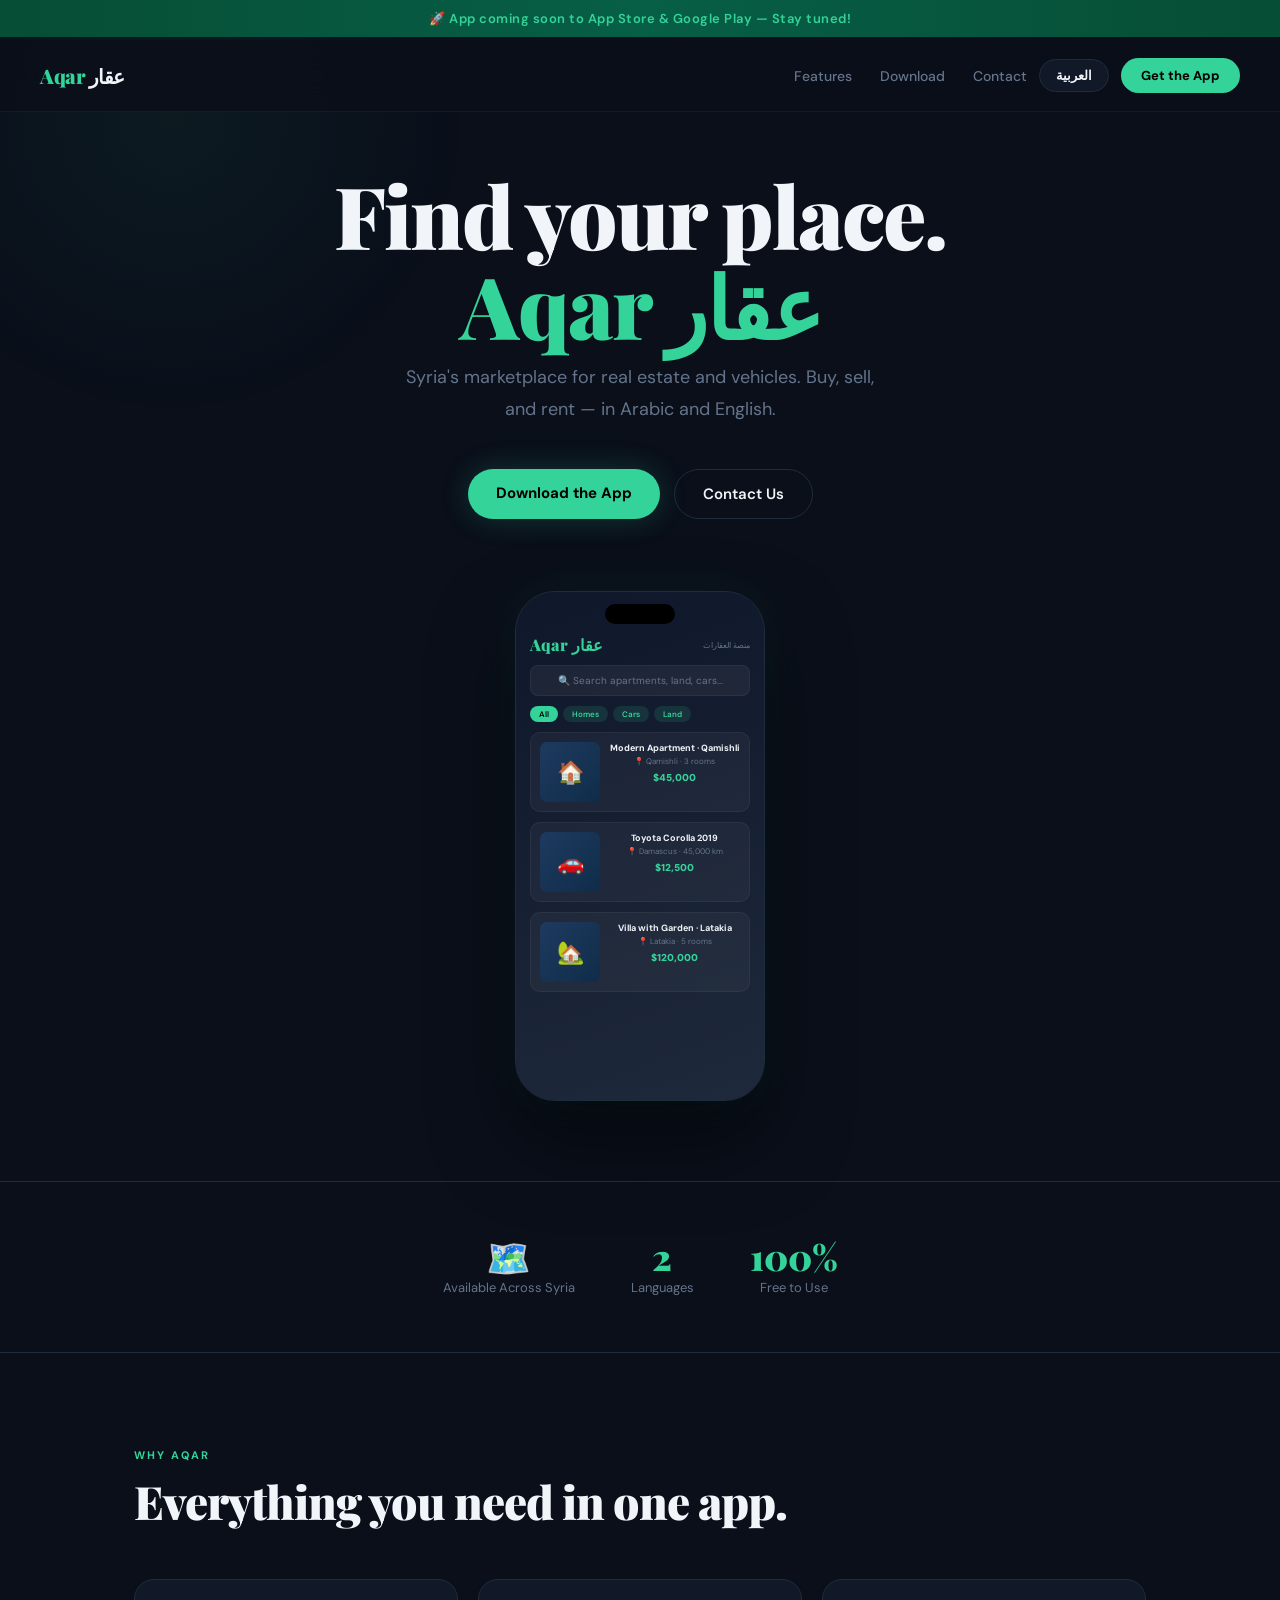
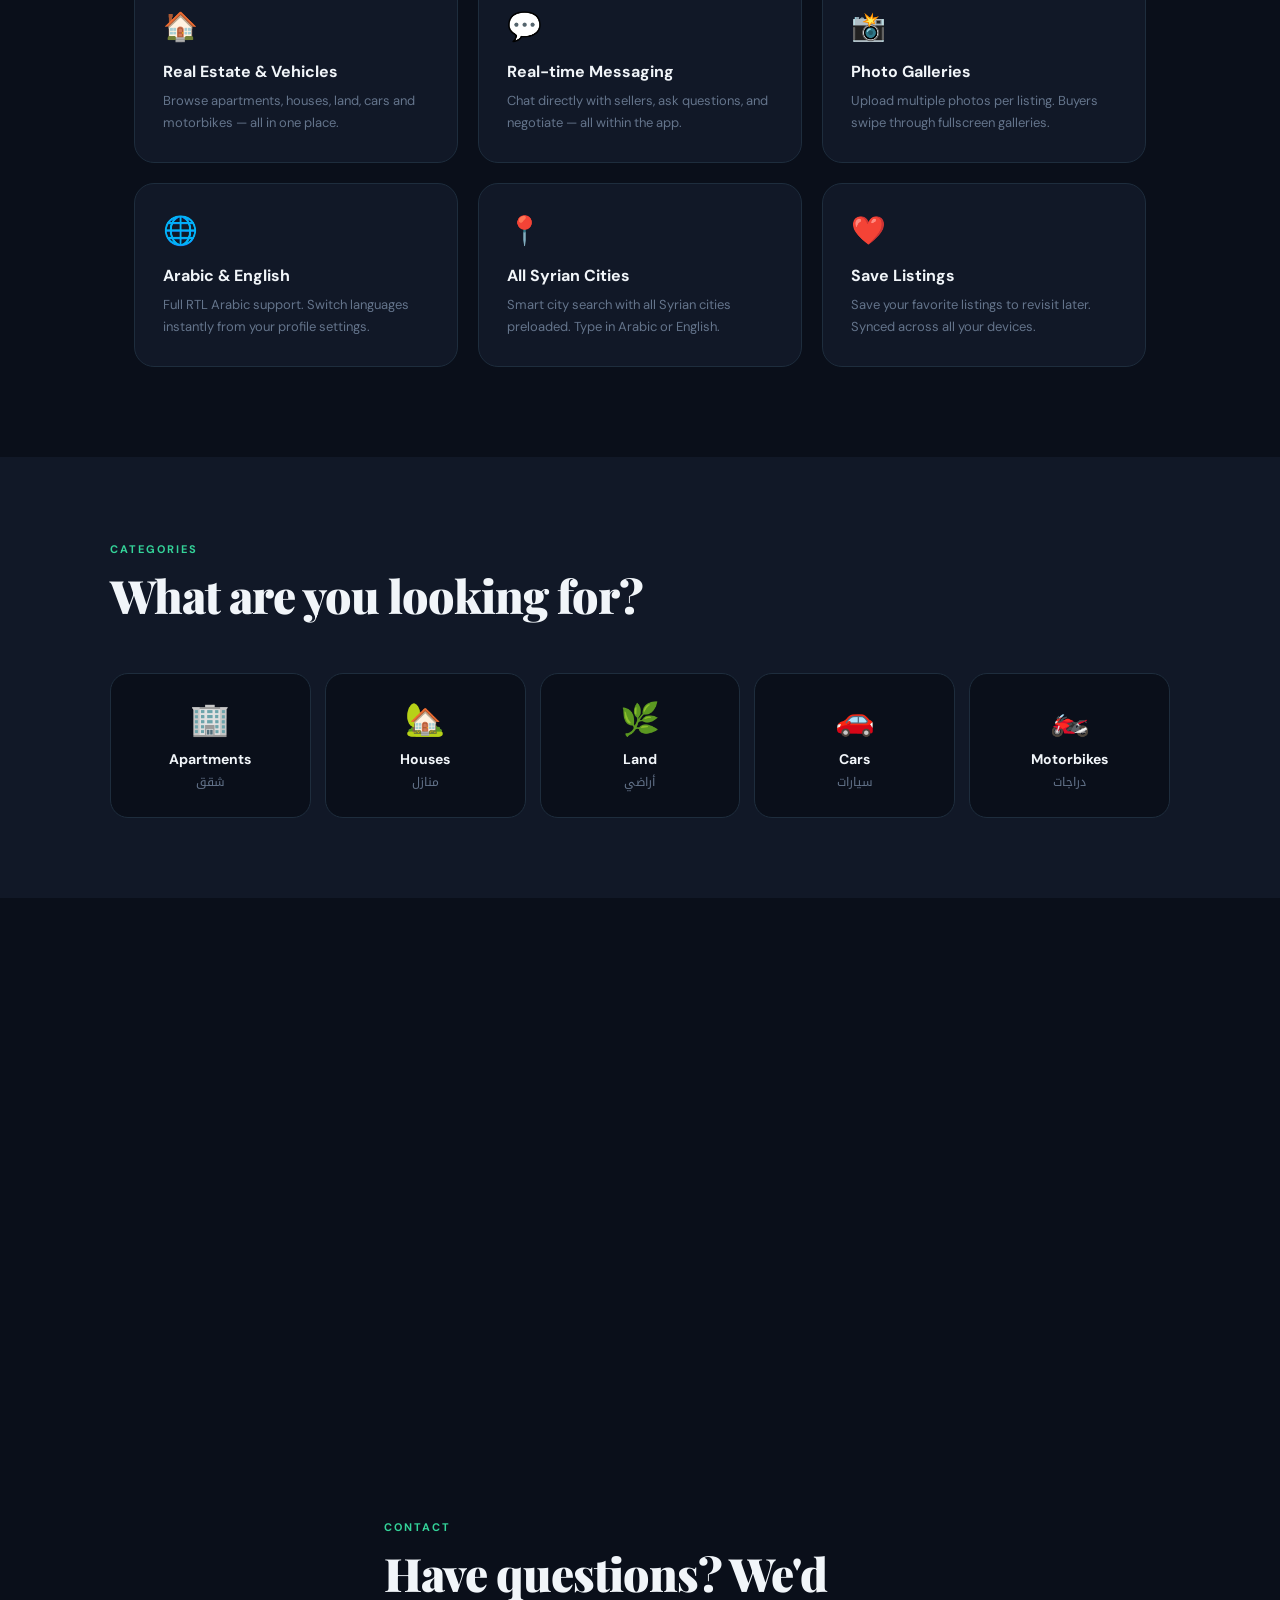
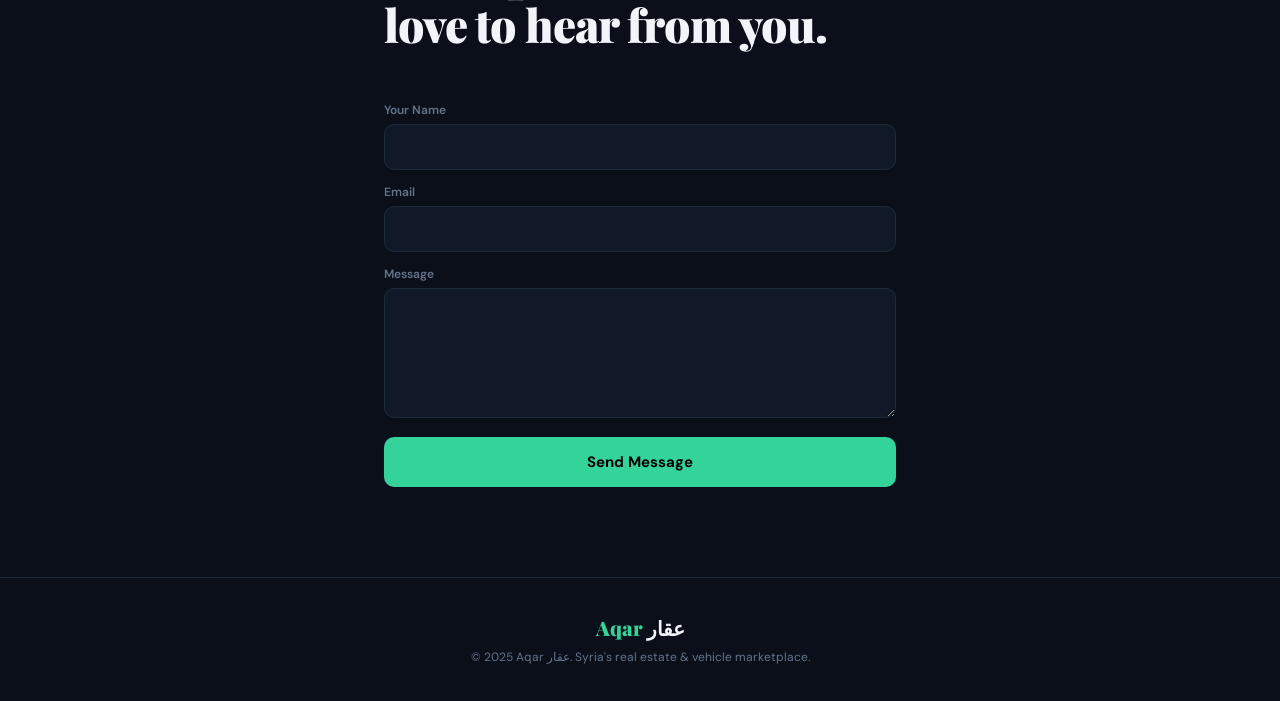
==== index.html @ 012011b3 "Fix banner height" ====
<!DOCTYPE html>
<html lang="en" dir="ltr">
<head>
  <meta charset="UTF-8" />
  <meta name="viewport" content="width=device-width, initial-scale=1.0" />
  <title>Aqar عقار</title>
  <link href="https://fonts.googleapis.com/css2?family=Playfair+Display:wght@700;900&family=DM+Sans:wght@300;400;500;600;700&family=Noto+Kufi+Arabic:wght@400;600;700;900&display=swap" rel="stylesheet">
  <style>
    *, *::before, *::after { box-sizing: border-box; margin: 0; padding: 0; }

    :root {
      --bg: #0a0f1a;
      --card: #111827;
      --border: #1e2d3d;
      --primary: #34d399;
      --text: #f1f5f9;
      --muted: #64748b;
      --subtle: #111827;
    }

    html { scroll-behavior: smooth; }

    body {
      background: var(--bg);
      color: var(--text);
      font-family: 'DM Sans', sans-serif;
      overflow-x: hidden;
    }

    body.ar {
      font-family: 'Noto Kufi Arabic', sans-serif;
      direction: rtl;
    }

    body::before {
      content: '';
      position: fixed; top: -20%; left: -10%;
      width: 600px; height: 600px;
      background: radial-gradient(circle, rgba(52,211,153,0.06) 0%, transparent 70%);
      pointer-events: none; z-index: 0;
    }

    /* NAV — always LTR so logo stays top-left */
    nav {
      position: fixed; top: 40px; left: 0; right: 0; z-index: 100;
      display: flex; align-items: center; justify-content: space-between;
      padding: 18px 40px;
      background: rgba(10,15,26,0.9);
      backdrop-filter: blur(20px);
      border-bottom: 1px solid rgba(255,255,255,0.05);
      direction: ltr;
    }

    .nav-logo {
      font-family: 'Playfair Display', serif;
      font-size: 20px; font-weight: 900;
      color: var(--primary); letter-spacing: -0.5px;
    }
    .nav-logo span { color: var(--text); }
    a.nav-logo { text-decoration: none; }
    .nav-right { display: flex; align-items: center; gap: 12px; }

    .nav-links { display: flex; gap: 28px; list-style: none; }
    .nav-links a {
      color: var(--muted); text-decoration: none;
      font-size: 14px; font-weight: 500; transition: color 0.2s;
    }
    .nav-links a:hover { color: var(--text); }

    .lang-btn {
      background: var(--card); border: 1px solid var(--border);
      color: var(--text); padding: 7px 16px; border-radius: 100px;
      font-size: 13px; font-weight: 600; cursor: pointer;
      transition: border-color 0.2s; font-family: inherit;
    }
    .lang-btn:hover { border-color: var(--primary); }

    .nav-cta {
      background: var(--primary); color: #000;
      border: none; padding: 9px 20px; border-radius: 100px;
      font-weight: 700; font-size: 13px; cursor: pointer;
      text-decoration: none; transition: opacity 0.2s;
    }
    .nav-cta:hover { opacity: 0.85; }

    /* HERO */
    .hero {
      min-height: 100vh;
      display: flex; flex-direction: column;
      align-items: center; justify-content: center;
      text-align: center; padding: 170px 24px 80px;
      position: relative; z-index: 1;
    }

    .hero-title {
      font-family: 'Playfair Display', serif;
      font-size: clamp(44px, 8vw, 86px);
      font-weight: 900; line-height: 1.05;
      letter-spacing: -2px; margin-bottom: 10px;
      animation: fadeUp 0.6s ease both;
    }
    body.ar .hero-title {
      font-family: 'Noto Kufi Arabic', sans-serif; letter-spacing: 0;
    }
    .hero-title-ar { display: block; color: var(--primary); }

    .hero-sub {
      font-size: clamp(15px, 2.5vw, 18px);
      color: var(--muted); max-width: 500px;
      line-height: 1.8; margin: 0 auto 44px;
      animation: fadeUp 0.6s ease 0.15s both;
    }

    .hero-buttons {
      display: flex; gap: 14px; flex-wrap: wrap;
      justify-content: center;
      animation: fadeUp 0.6s ease 0.25s both;
    }

    .btn-primary {
      background: var(--primary); color: #000;
      padding: 14px 28px; border-radius: 100px;
      font-weight: 700; font-size: 15px; text-decoration: none;
      transition: opacity 0.2s, transform 0.2s;
      box-shadow: 0 0 30px rgba(52,211,153,0.2);
    }
    .btn-primary:hover { opacity: 0.85; transform: translateY(-2px); }

    .btn-secondary {
      background: transparent; color: var(--text);
      padding: 14px 28px; border-radius: 100px;
      font-weight: 600; font-size: 15px; text-decoration: none;
      border: 1px solid var(--border); transition: border-color 0.2s;
    }
    .btn-secondary:hover { border-color: var(--primary); }

    /* PHONE */
    .phone-wrap {
      margin-top: 72px;
      animation: fadeUp 0.8s ease 0.35s both;
    }

    .phone-frame {
      width: 250px; height: 510px;
      background: var(--card); border-radius: 40px;
      border: 1px solid var(--border); overflow: hidden;
      position: relative; margin: 0 auto;
      box-shadow: 0 40px 80px rgba(0,0,0,0.5), 0 0 50px rgba(52,211,153,0.07);
    }
    .phone-notch {
      position: absolute; top: 12px; left: 50%;
      transform: translateX(-50%);
      width: 70px; height: 20px;
      background: #000; border-radius: 20px; z-index: 2;
    }
    .phone-screen {
      width: 100%; height: 100%;
      background: linear-gradient(160deg, #0f172a 0%, #1e293b 100%);
      padding: 42px 14px 14px;
      display: flex; flex-direction: column; gap: 10px;
    }
    .ps-header { display: flex; justify-content: space-between; align-items: center; }
    .ps-logo { font-family: 'Playfair Display', serif; font-size: 16px; font-weight: 900; color: var(--primary); }
    .ps-sub { font-size: 8px; color: var(--muted); }
    .ps-search {
      background: rgba(255,255,255,0.05); border-radius: 8px;
      padding: 8px 12px; font-size: 10px; color: var(--muted);
      border: 1px solid rgba(255,255,255,0.05);
    }
    .ps-cats { display: flex; gap: 5px; }
    .ps-cat {
      background: rgba(52,211,153,0.12); color: var(--primary);
      border-radius: 20px; padding: 3px 9px; font-size: 8px; font-weight: 600;
    }
    .ps-cat.active { background: var(--primary); color: #000; }
    .ps-card {
      background: rgba(255,255,255,0.04); border-radius: 10px;
      padding: 9px; display: flex; gap: 9px;
      border: 1px solid rgba(255,255,255,0.05);
    }
    .ps-img {
      width: 60px; height: 60px; border-radius: 7px; flex-shrink: 0;
      background: linear-gradient(135deg, #1e3a5f, #0f2d4a);
      display: flex; align-items: center; justify-content: center; font-size: 22px;
    }
    .ps-info { flex: 1; }
    .ps-title { font-size: 9px; font-weight: 700; color: var(--text); margin-bottom: 2px; }
    .ps-loc { font-size: 8px; color: var(--muted); margin-bottom: 5px; }
    .ps-price { font-size: 10px; font-weight: 900; color: var(--primary); }

    /* STATS */
    .stats {
      display: flex; justify-content: center;
      gap: 56px; flex-wrap: wrap;
      padding: 56px 24px;
      border-top: 1px solid var(--border);
      border-bottom: 1px solid var(--border);
      position: relative; z-index: 1;
    }
    .stat-item { text-align: center; }
    .stat-number {
      font-family: 'Playfair Display', serif;
      font-size: 36px; font-weight: 900;
      color: var(--primary); line-height: 1; margin-bottom: 5px;
    }
    .stat-label { font-size: 13px; color: var(--muted); }

    /* FEATURES */
    .features {
      padding: 90px 24px; max-width: 1060px;
      margin: 0 auto; position: relative; z-index: 1;
    }
    .section-label {
      display: inline-block; color: var(--primary);
      font-size: 11px; font-weight: 700;
      letter-spacing: 2px; text-transform: uppercase; margin-bottom: 14px;
    }
    .section-title {
      font-family: 'Playfair Display', serif;
      font-size: clamp(28px, 4vw, 46px); font-weight: 900;
      line-height: 1.1; letter-spacing: -1px; margin-bottom: 52px;
    }
    body.ar .section-title { font-family: 'Noto Kufi Arabic', sans-serif; letter-spacing: 0; }

    .features-grid {
      display: grid;
      grid-template-columns: repeat(auto-fit, minmax(280px, 1fr));
      gap: 20px;
    }
    .feature-card {
      background: var(--card); border: 1px solid var(--border);
      border-radius: 20px; padding: 28px;
      transition: border-color 0.3s, transform 0.3s;
    }
    .feature-card:hover { border-color: rgba(52,211,153,0.4); transform: translateY(-3px); }
    .feature-icon { font-size: 28px; margin-bottom: 16px; display: block; }
    .feature-title { font-size: 16px; font-weight: 700; margin-bottom: 8px; }
    .feature-desc { font-size: 13px; color: var(--muted); line-height: 1.7; }

    /* CATEGORIES */
    .categories { padding: 80px 24px; background: var(--subtle); position: relative; z-index: 1; }
    .categories-inner { max-width: 1060px; margin: 0 auto; }
    .cats-grid {
      display: grid;
      grid-template-columns: repeat(auto-fit, minmax(160px, 1fr));
      gap: 14px; margin-top: 44px;
    }
    .cat-card {
      background: var(--bg); border: 1px solid var(--border);
      border-radius: 18px; padding: 24px 20px; text-align: center;
      transition: border-color 0.3s, transform 0.3s;
    }
    .cat-card:hover { border-color: var(--primary); transform: translateY(-3px); }
    .cat-emoji { font-size: 32px; display: block; margin-bottom: 10px; }
    .cat-name { font-size: 14px; font-weight: 700; margin-bottom: 3px; }
    .cat-name-secondary { font-family: 'Noto Kufi Arabic', sans-serif; font-size: 12px; color: var(--muted); }

    /* DOWNLOAD */
    .download { padding: 90px 24px; text-align: center; position: relative; z-index: 1; }
    .download-card {
      max-width: 640px; margin: 0 auto;
      background: var(--card); border: 1px solid var(--border);
      border-radius: 28px; padding: 52px 36px; position: relative; overflow: hidden;
    }
    .download-card::before {
      content: ''; position: absolute; top: 0; left: 0; right: 0; height: 2px;
      background: linear-gradient(to right, transparent, var(--primary), transparent);
    }
    .download-title {
      font-family: 'Playfair Display', serif;
      font-size: clamp(26px, 4vw, 40px); font-weight: 900;
      margin-bottom: 14px; letter-spacing: -1px;
    }
    body.ar .download-title { font-family: 'Noto Kufi Arabic', sans-serif; letter-spacing: 0; }
    .download-sub { color: var(--muted); font-size: 15px; margin-bottom: 36px; line-height: 1.7; }

    .store-buttons { display: flex; gap: 14px; justify-content: center; flex-wrap: wrap; }
    .store-btn {
      display: flex; align-items: center; gap: 12px;
      background: var(--bg); border: 1px solid var(--border);
      border-radius: 14px; padding: 13px 22px;
      text-decoration: none; color: var(--text);
      transition: border-color 0.2s, background 0.2s; min-width: 170px;
    }
    .store-btn:hover { border-color: var(--primary); background: rgba(52,211,153,0.04); }
    .store-btn-text { text-align: left; }
    body.ar .store-btn-text { text-align: right; }
    .store-btn-label { font-size: 10px; color: var(--muted); }
    .store-btn-name { font-size: 15px; font-weight: 700; }
    .store-icon svg { width: 30px; height: 30px; display: block; }
    .coming-tag {
      display: inline-block; margin-top: 24px;
      background: rgba(52,211,153,0.1); color: var(--primary);
      border-radius: 100px; padding: 6px 16px; font-size: 12px; font-weight: 600;
    }

    /* CONTACT */
    .contact { padding: 90px 24px; max-width: 560px; margin: 0 auto; position: relative; z-index: 1; }
    .contact-form { display: flex; flex-direction: column; gap: 14px; margin-top: 44px; }
    .form-label { font-size: 12px; font-weight: 600; color: var(--muted); display: block; margin-bottom: 6px; }
    .form-input, .form-textarea {
      width: 100%; background: var(--card); border: 1px solid var(--border);
      border-radius: 10px; padding: 13px 15px; color: var(--text);
      font-size: 14px; font-family: inherit; outline: none; transition: border-color 0.2s;
    }
    .form-input:focus, .form-textarea:focus { border-color: var(--primary); }
    .form-input::placeholder, .form-textarea::placeholder { color: var(--muted); }
    .form-textarea { height: 130px; resize: vertical; }
    .form-submit {
      background: var(--primary); color: #000; border: none;
      padding: 15px; border-radius: 10px; font-size: 15px; font-weight: 700;
      cursor: pointer; font-family: inherit; transition: opacity 0.2s;
    }
    .form-submit:hover { opacity: 0.85; }

    /* FOOTER */
    footer {
      border-top: 1px solid var(--border); padding: 36px 24px;
      text-align: center; position: relative; z-index: 1;
    }
    .footer-logo {
      font-family: 'Playfair Display', serif; font-size: 20px; font-weight: 900;
      color: var(--primary); margin-bottom: 8px; display: inline-block;
      direction: ltr; unicode-bidi: isolate;
    }
    .footer-logo span { color: var(--text); }
    .footer-text { font-size: 12px; color: var(--muted); }

    /* ANIMATIONS */
    @keyframes fadeUp {
      from { opacity: 0; transform: translateY(20px); }
      to { opacity: 1; transform: translateY(0); }
    }
    .reveal { opacity: 0; transform: translateY(24px); transition: opacity 0.6s ease, transform 0.6s ease; }
    .reveal.visible { opacity: 1; transform: translateY(0); }

    @media (max-width: 640px) {
      nav { padding: 14px 18px; }
      .nav-links { display: none; }
    }
  </style>
</head>
<body>

  <!-- COMING SOON BANNER -->
  <div id="topBanner" style="background: linear-gradient(90deg, #064e35, #065f46, #064e35); text-align: center; padding: 10px 24px; font-size: 13px; font-weight: 600; color: #34d399; letter-spacing: 0.5px; position: fixed; top: 0; left: 0; right: 0; z-index: 101;">
    <span data-en="🚀 App coming soon to App Store & Google Play — Stay tuned!" data-ar="🚀 التطبيق قادم قريباً على App Store و Google Play — ابقَ على اطلاع!">🚀 App coming soon to App Store & Google Play — Stay tuned!</span>
  </div>

  <nav>
    <a href="#" class="nav-logo" style="text-decoration:none;">Aqar <span>عقار</span></a>
    <div class="nav-right">
      <ul class="nav-links">
        <li><a href="#features" data-en="Features" data-ar="المميزات">Features</a></li>
        <li><a href="#download" data-en="Download" data-ar="تحميل">Download</a></li>
        <li><a href="#contact" data-en="Contact" data-ar="تواصل">Contact</a></li>
      </ul>
      <button class="lang-btn" onclick="toggleLang()" id="langBtn">العربية</button>
      <a href="#download" class="nav-cta" data-en="Get the App" data-ar="حمّل التطبيق">Get the App</a>
    </div>
  </nav>

  <!-- HERO -->
  <section class="hero">
    <h1 class="hero-title">
      <span data-en="Find your place." data-ar="ابحث عن مكانك.">Find your place.</span><br>
      <span class="hero-title-ar" data-en="Aqar عقار" data-ar="عقار — بيتك هنا">Aqar عقار</span>
    </h1>
    <p class="hero-sub" data-en="Syria's marketplace for real estate and vehicles. Buy, sell, and rent — in Arabic and English." data-ar="منصة سوريا للعقارات والسيارات. بيع واشترِ واستأجر — بالعربية والإنجليزية.">
      Syria's marketplace for real estate and vehicles. Buy, sell, and rent — in Arabic and English.
    </p>
    <div class="hero-buttons">
      <a href="#download" class="btn-primary" data-en="Download the App" data-ar="حمّل التطبيق">Download the App</a>
      <a href="#contact" class="btn-secondary" data-en="Contact Us" data-ar="تواصل معنا">Contact Us</a>
    </div>

    <div class="phone-wrap">
      <div class="phone-frame">
        <div class="phone-notch"></div>
        <div class="phone-screen">
          <div class="ps-header">
            <div class="ps-logo">Aqar عقار</div>
            <div class="ps-sub">منصة العقارات</div>
          </div>
          <div class="ps-search">🔍 Search apartments, land, cars...</div>
          <div class="ps-cats">
            <div class="ps-cat active">All</div>
            <div class="ps-cat">Homes</div>
            <div class="ps-cat">Cars</div>
            <div class="ps-cat">Land</div>
          </div>
          <div class="ps-card">
            <div class="ps-img">🏠</div>
            <div class="ps-info">
              <div class="ps-title">Modern Apartment · Qamishli</div>
              <div class="ps-loc">📍 Qamishli · 3 rooms</div>
              <div class="ps-price">$45,000</div>
            </div>
          </div>
          <div class="ps-card">
            <div class="ps-img">🚗</div>
            <div class="ps-info">
              <div class="ps-title">Toyota Corolla 2019</div>
              <div class="ps-loc">📍 Damascus · 45,000 km</div>
              <div class="ps-price">$12,500</div>
            </div>
          </div>
          <div class="ps-card">
            <div class="ps-img">🏡</div>
            <div class="ps-info">
              <div class="ps-title">Villa with Garden · Latakia</div>
              <div class="ps-loc">📍 Latakia · 5 rooms</div>
              <div class="ps-price">$120,000</div>
            </div>
          </div>
        </div>
      </div>
    </div>
  </section>

  <!-- STATS -->
  <div class="stats">
    <div class="stat-item reveal">
      <div class="stat-number">🗺️</div>
      <div class="stat-label" data-en="Available Across Syria" data-ar="متاح في كل سوريا">Available Across Syria</div>
    </div>
    <div class="stat-item reveal">
      <div class="stat-number">2</div>
      <div class="stat-label" data-en="Languages" data-ar="لغتان">Languages</div>
    </div>
    <div class="stat-item reveal">
      <div class="stat-number">100%</div>
      <div class="stat-label" data-en="Free to Use" data-ar="مجاني تماماً">Free to Use</div>
    </div>
  </div>

  <!-- FEATURES -->
  <section class="features" id="features">
    <div class="reveal">
      <span class="section-label" data-en="Why Aqar" data-ar="لماذا عقار">Why Aqar</span>
      <h2 class="section-title" data-en="Everything you need in one app." data-ar="كل ما تحتاجه في تطبيق واحد.">Everything you need in one app.</h2>
    </div>
    <div class="features-grid">
      <div class="feature-card reveal">
        <span class="feature-icon">🏠</span>
        <div class="feature-title" data-en="Real Estate & Vehicles" data-ar="عقارات وسيارات">Real Estate & Vehicles</div>
        <div class="feature-desc" data-en="Browse apartments, houses, land, cars and motorbikes — all in one place." data-ar="تصفح الشقق والمنازل والأراضي والسيارات — كل شيء في مكان واحد.">Browse apartments, houses, land, cars and motorbikes — all in one place.</div>
      </div>
      <div class="feature-card reveal">
        <span class="feature-icon">💬</span>
        <div class="feature-title" data-en="Real-time Messaging" data-ar="مراسلة فورية">Real-time Messaging</div>
        <div class="feature-desc" data-en="Chat directly with sellers, ask questions, and negotiate — all within the app." data-ar="تواصل مع البائعين مباشرة، اسأل وتفاوض — كل ذلك داخل التطبيق.">Chat directly with sellers, ask questions, and negotiate — all within the app.</div>
      </div>
      <div class="feature-card reveal">
        <span class="feature-icon">📸</span>
        <div class="feature-title" data-en="Photo Galleries" data-ar="معرض صور">Photo Galleries</div>
        <div class="feature-desc" data-en="Upload multiple photos per listing. Buyers swipe through fullscreen galleries." data-ar="أضف صوراً متعددة لكل إعلان. المشترون يتصفحون الصور بشاشة كاملة.">Upload multiple photos per listing. Buyers swipe through fullscreen galleries.</div>
      </div>
      <div class="feature-card reveal">
        <span class="feature-icon">🌐</span>
        <div class="feature-title" data-en="Arabic & English" data-ar="عربي وإنجليزي">Arabic & English</div>
        <div class="feature-desc" data-en="Full RTL Arabic support. Switch languages instantly from your profile settings." data-ar="دعم كامل للعربية مع RTL. غيّر اللغة فوراً من إعدادات ملفك الشخصي.">Full RTL Arabic support. Switch languages instantly from your profile settings.</div>
      </div>
      <div class="feature-card reveal">
        <span class="feature-icon">📍</span>
        <div class="feature-title" data-en="All Syrian Cities" data-ar="جميع المدن السورية">All Syrian Cities</div>
        <div class="feature-desc" data-en="Smart city search with all Syrian cities preloaded. Type in Arabic or English." data-ar="بحث ذكي بجميع المدن السورية. اكتب بالعربية أو الإنجليزية.">Smart city search with all Syrian cities preloaded. Type in Arabic or English.</div>
      </div>
      <div class="feature-card reveal">
        <span class="feature-icon">❤️</span>
        <div class="feature-title" data-en="Save Listings" data-ar="احفظ الإعلانات">Save Listings</div>
        <div class="feature-desc" data-en="Save your favorite listings to revisit later. Synced across all your devices." data-ar="احفظ إعلاناتك المفضلة للرجوع إليها. متزامنة على جميع أجهزتك.">Save your favorite listings to revisit later. Synced across all your devices.</div>
      </div>
    </div>
  </section>

  <!-- CATEGORIES -->
  <section class="categories" id="categories">
    <div class="categories-inner">
      <div class="reveal">
        <span class="section-label" data-en="Categories" data-ar="الفئات">Categories</span>
        <h2 class="section-title" data-en="What are you looking for?" data-ar="ماذا تبحث عن؟">What are you looking for?</h2>
      </div>
      <div class="cats-grid">
        <div class="cat-card reveal">
          <span class="cat-emoji">🏢</span>
          <div class="cat-name" data-en="Apartments" data-ar="شقق">Apartments</div>
          <div class="cat-name-secondary" data-en="شقق" data-ar="Apartments">شقق</div>
        </div>
        <div class="cat-card reveal">
          <span class="cat-emoji">🏡</span>
          <div class="cat-name" data-en="Houses" data-ar="منازل">Houses</div>
          <div class="cat-name-secondary" data-en="منازل" data-ar="Houses">منازل</div>
        </div>
        <div class="cat-card reveal">
          <span class="cat-emoji">🌿</span>
          <div class="cat-name" data-en="Land" data-ar="أراضي">Land</div>
          <div class="cat-name-secondary" data-en="أراضي" data-ar="Land">أراضي</div>
        </div>
        <div class="cat-card reveal">
          <span class="cat-emoji">🚗</span>
          <div class="cat-name" data-en="Cars" data-ar="سيارات">Cars</div>
          <div class="cat-name-secondary" data-en="سيارات" data-ar="Cars">سيارات</div>
        </div>
        <div class="cat-card reveal">
          <span class="cat-emoji">🏍️</span>
          <div class="cat-name" data-en="Motorbikes" data-ar="دراجات">Motorbikes</div>
          <div class="cat-name-secondary" data-en="دراجات" data-ar="Motorbikes">دراجات</div>
        </div>
      </div>
    </div>
  </section>

  <!-- DOWNLOAD -->
  <section class="download" id="download">
    <div class="download-card reveal">
      <div class="download-title" data-en="Get Aqar on your phone." data-ar="حمّل عقار على هاتفك.">Get Aqar on your phone.</div>
      <p class="download-sub" data-en="Available soon on iOS and Android." data-ar="قريباً على iOS وAndroid.">Available soon on iOS and Android.</p>
      <div class="store-buttons">
        <a href="#" class="store-btn">
          <span class="store-icon">
            <svg viewBox="0 0 24 24" fill="white" xmlns="http://www.w3.org/2000/svg">
              <path d="M18.71 19.5c-.83 1.24-1.71 2.45-3.05 2.47-1.34.03-1.77-.79-3.29-.79-1.53 0-2 .77-3.27.82-1.31.05-2.3-1.32-3.14-2.53C4.25 17 2.94 12.45 4.7 9.39c.87-1.52 2.43-2.48 4.12-2.51 1.28-.02 2.5.87 3.29.87.78 0 2.26-1.07 3.8-.91.65.03 2.47.26 3.64 1.98-.09.06-2.17 1.28-2.15 3.81.03 3.02 2.65 4.03 2.68 4.04-.03.07-.42 1.44-1.38 2.83M13 3.5c.73-.83 1.94-1.46 2.94-1.5.13 1.17-.34 2.35-1.04 3.19-.69.85-1.83 1.51-2.95 1.42-.15-1.15.41-2.35 1.05-3.11z"/>
            </svg>
          </span>
          <div class="store-btn-text">
            <div class="store-btn-label" data-en="Download on the" data-ar="حمّل من">Download on the</div>
            <div class="store-btn-name">App Store</div>
          </div>
        </a>
        <a href="#" class="store-btn">
          <span class="store-icon">
            <svg viewBox="0 0 24 24" xmlns="http://www.w3.org/2000/svg">
              <path d="M3.18 23.76c.37.2.8.22 1.2.04l12.35-7.13-2.8-2.8-10.75 9.89z" fill="#EA4335"/>
              <path d="M22.33 10.3L19.88 8.9l-3.15 3.1 3.15 3.1 2.47-1.43c.7-.4.7-1.37.01-1.77l-.03.4z" fill="#FBBC04"/>
              <path d="M1.47.53C1.17.84 1 1.32 1 1.96v20.08c0 .64.17 1.12.48 1.43l.08.07 11.25-11.25v-.27L1.55.46l-.08.07z" fill="#4285F4"/>
              <path d="M16.73 8.9L12.8 5 1.55.53l11.26 11.47 3.92-3.1z" fill="#34A853"/>
            </svg>
          </span>
          <div class="store-btn-text">
            <div class="store-btn-label" data-en="Get it on" data-ar="احصل عليه من">Get it on</div>
            <div class="store-btn-name">Google Play</div>
          </div>
        </a>
      </div>
      <div class="coming-tag" data-en="🚀 Launching soon" data-ar="🚀 قريباً">🚀 Launching soon</div>
    </div>
  </section>

  <!-- CONTACT -->
  <section class="contact" id="contact">
    <div class="reveal">
      <span class="section-label" data-en="Contact" data-ar="تواصل">Contact</span>
      <h2 class="section-title" data-en="Have questions? We'd love to hear from you." data-ar="هل لديك أسئلة؟ نرحب بتواصلك.">Have questions? We'd love to hear from you.</h2>
    </div>
    <form class="contact-form reveal" action="https://formspree.io/f/mqeyavga" method="POST" enctype="application/x-www-form-urlencoded">
      <div>
        <label class="form-label" data-en="Your Name" data-ar="اسمك">Your Name</label>
        <input class="form-input" type="text" name="name" required />
      </div>
      <div>
        <label class="form-label" data-en="Email" data-ar="البريد الإلكتروني">Email</label>
        <input class="form-input" type="email" name="email" required />
      </div>
      <div>
        <label class="form-label" data-en="Message" data-ar="الرسالة">Message</label>
        <textarea class="form-textarea" name="message" required></textarea>
      </div>
      <button class="form-submit" type="submit" data-en="Send Message" data-ar="إرسال الرسالة">Send Message</button>
    </form>
  </section>

  <!-- FOOTER -->
  <footer>
    <div class="footer-logo">Aqar <span>عقار</span></div>
    <p class="footer-text" data-en="© 2025 Aqar عقار. Syria's real estate & vehicle marketplace." data-ar="© 2025 عقار. منصة العقارات والسيارات في سوريا.">© 2025 Aqar عقار. Syria's real estate & vehicle marketplace.</p>
  </footer>

  <script>
    let isAr = false;

    function toggleLang() {
      isAr = !isAr;
      const html = document.documentElement;
      const btn = document.getElementById('langBtn');

      html.lang = isAr ? 'ar' : 'en';
      html.dir = isAr ? 'rtl' : 'ltr';
      document.body.classList.toggle('ar', isAr);
      btn.textContent = isAr ? 'English' : 'العربية';

      document.querySelectorAll('[data-en]').forEach(el => {
        el.textContent = isAr ? el.dataset.ar : el.dataset.en;
      });
    }

    // Scroll reveal
    const observer = new IntersectionObserver((entries) => {
      entries.forEach((entry, i) => {
        if (entry.isIntersecting) {
          setTimeout(() => entry.target.classList.add('visible'), i * 70);
        }
      });
    }, { threshold: 0.1 });
    document.querySelectorAll('.reveal').forEach(el => observer.observe(el));
  </script>
</body>
</html>
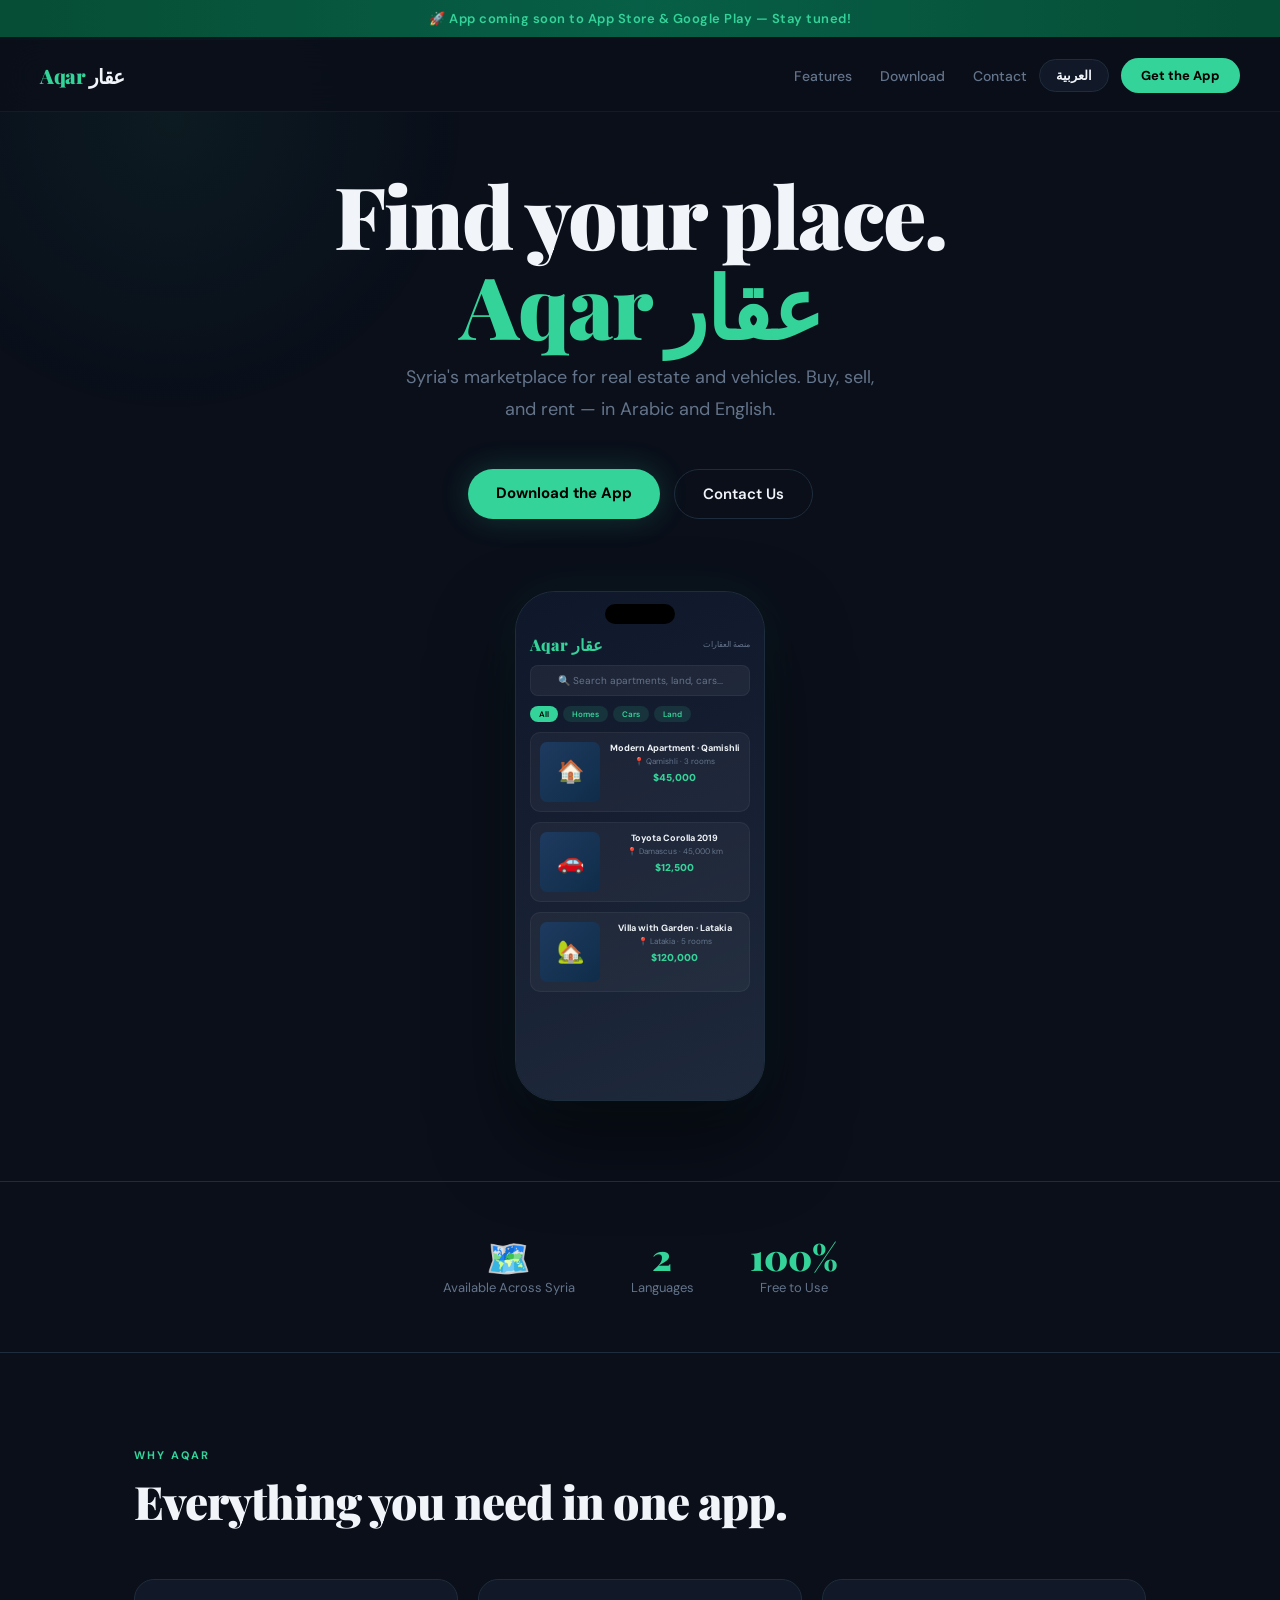
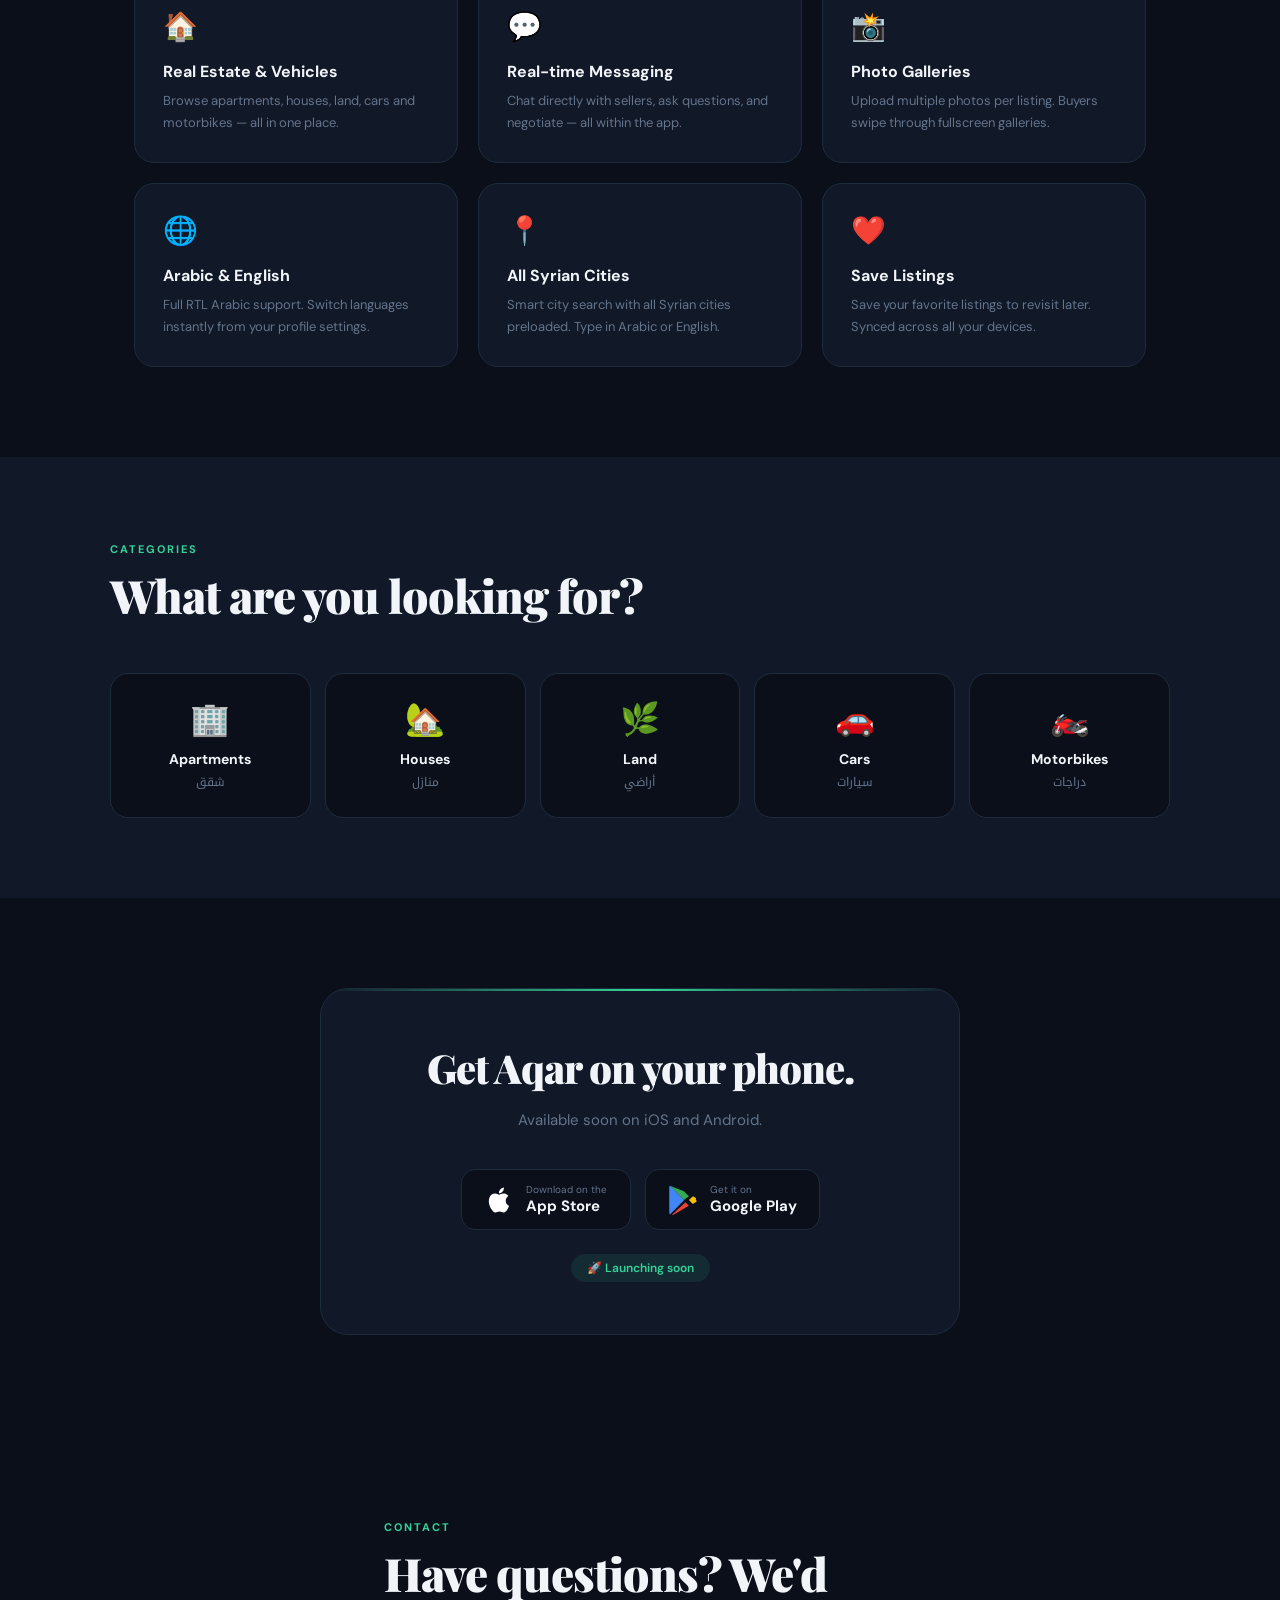
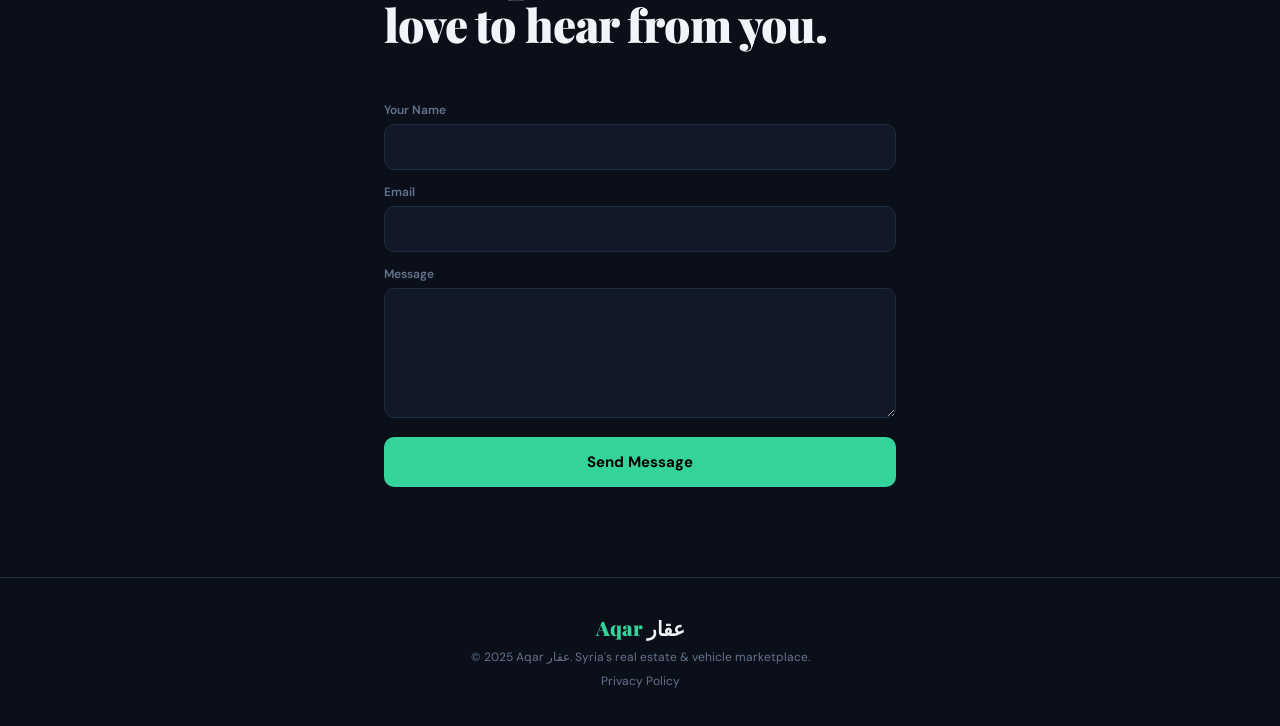
==== commit 4cc58875: "Add privacy policy link to footer" ====
--- a/index.html
+++ b/index.html
@@ -574,7 +574,7 @@
   <footer>
     <div class="footer-logo">Aqar <span>عقار</span></div>
     <p class="footer-text" data-en="© 2025 Aqar عقار. Syria's real estate & vehicle marketplace." data-ar="© 2025 عقار. منصة العقارات والسيارات في سوريا.">© 2025 Aqar عقار. Syria's real estate & vehicle marketplace.</p>
-  </footer>
+    <a href="privacy.html" style="font-size: 12px; color: #64748b; text-decoration: none; margin-top: 8px; display: inline-block;" data-en="Privacy Policy" data-ar="سياسة الخصوصية">Privacy Policy</a>  </footer>
 
   <script>
     let isAr = false;
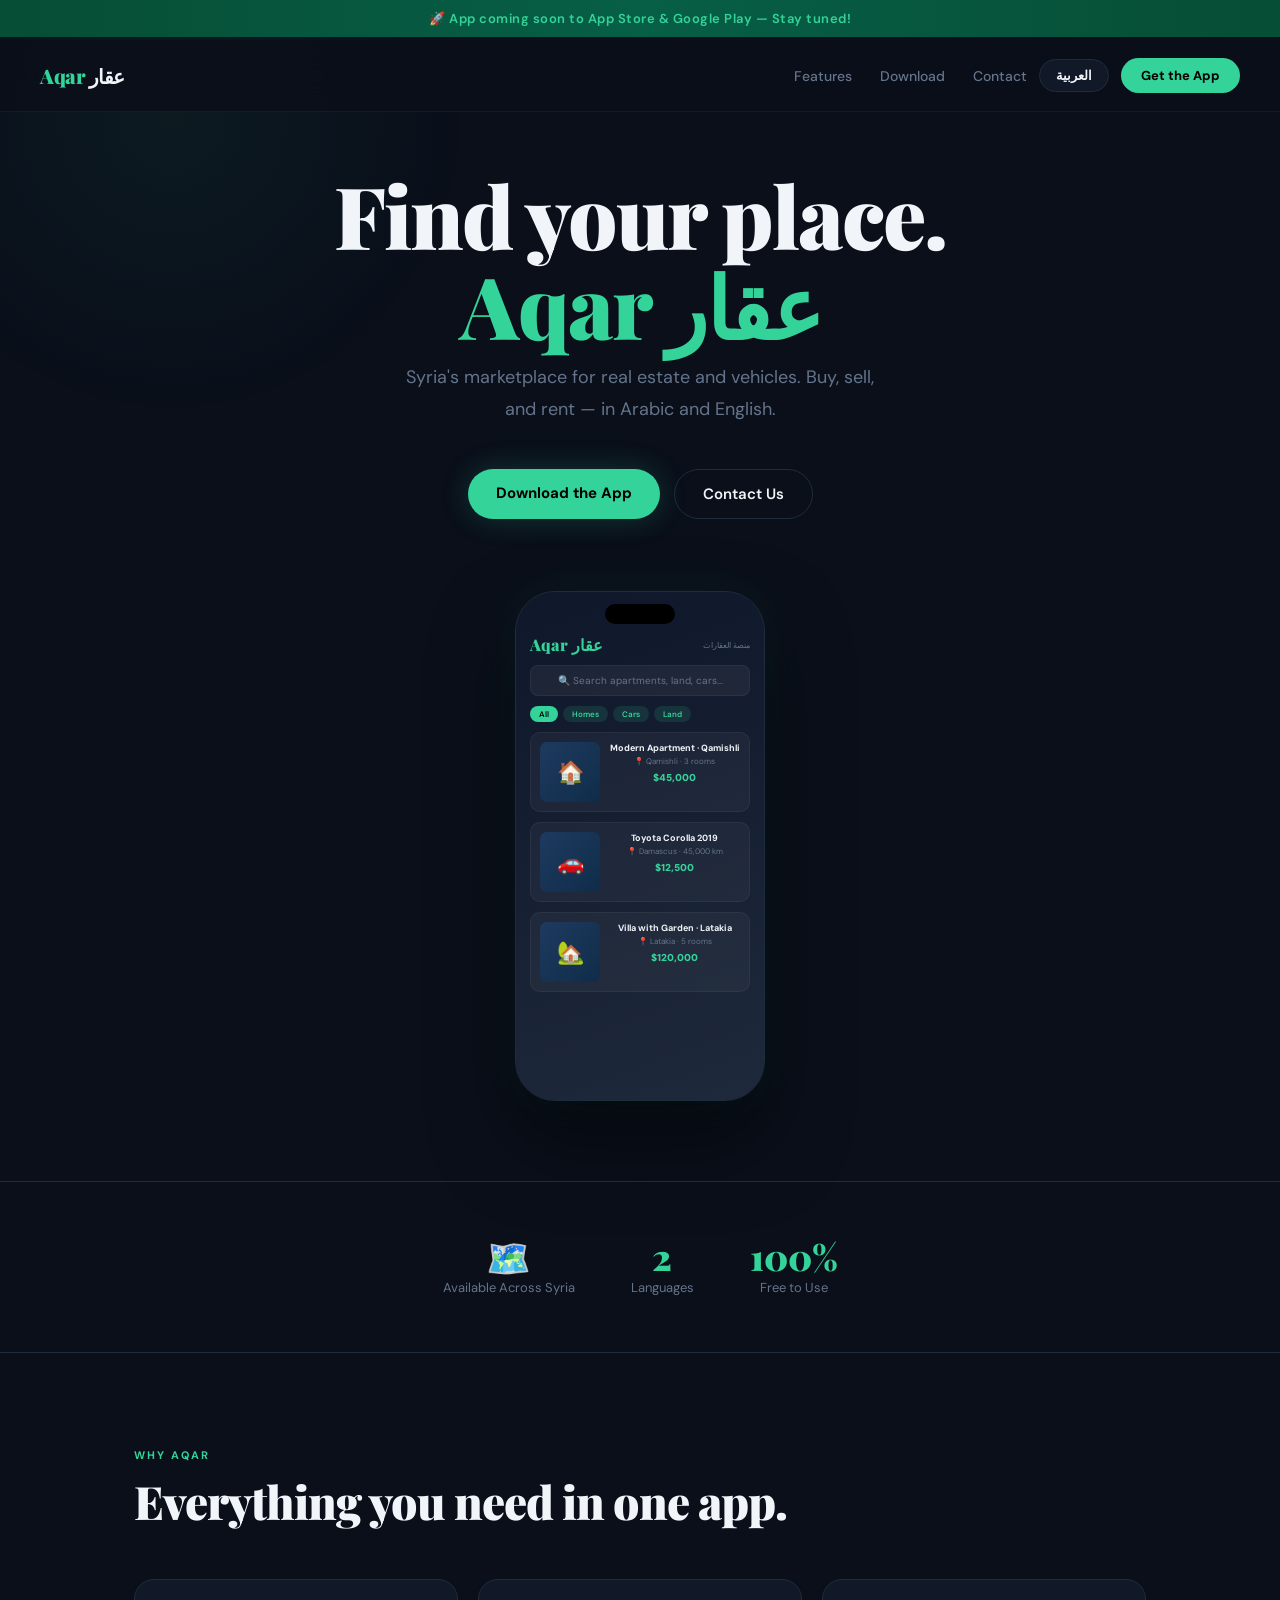
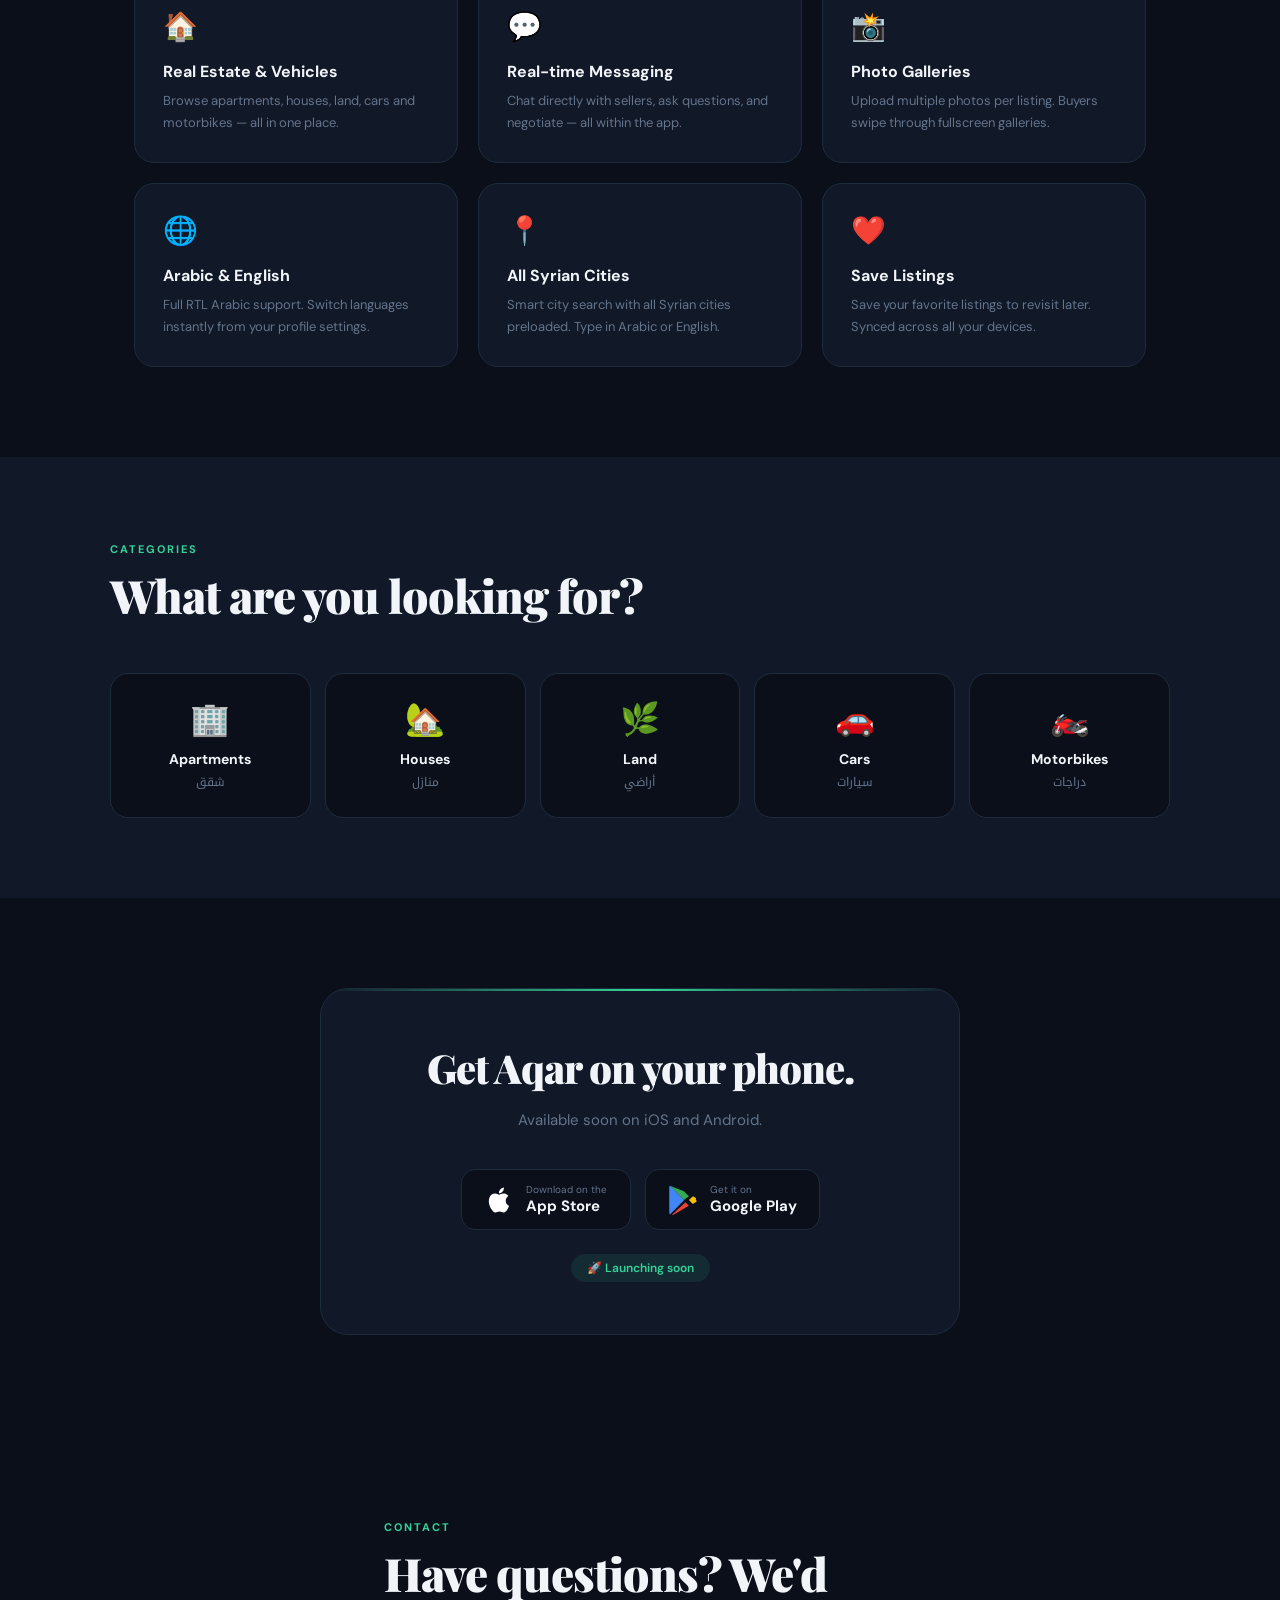
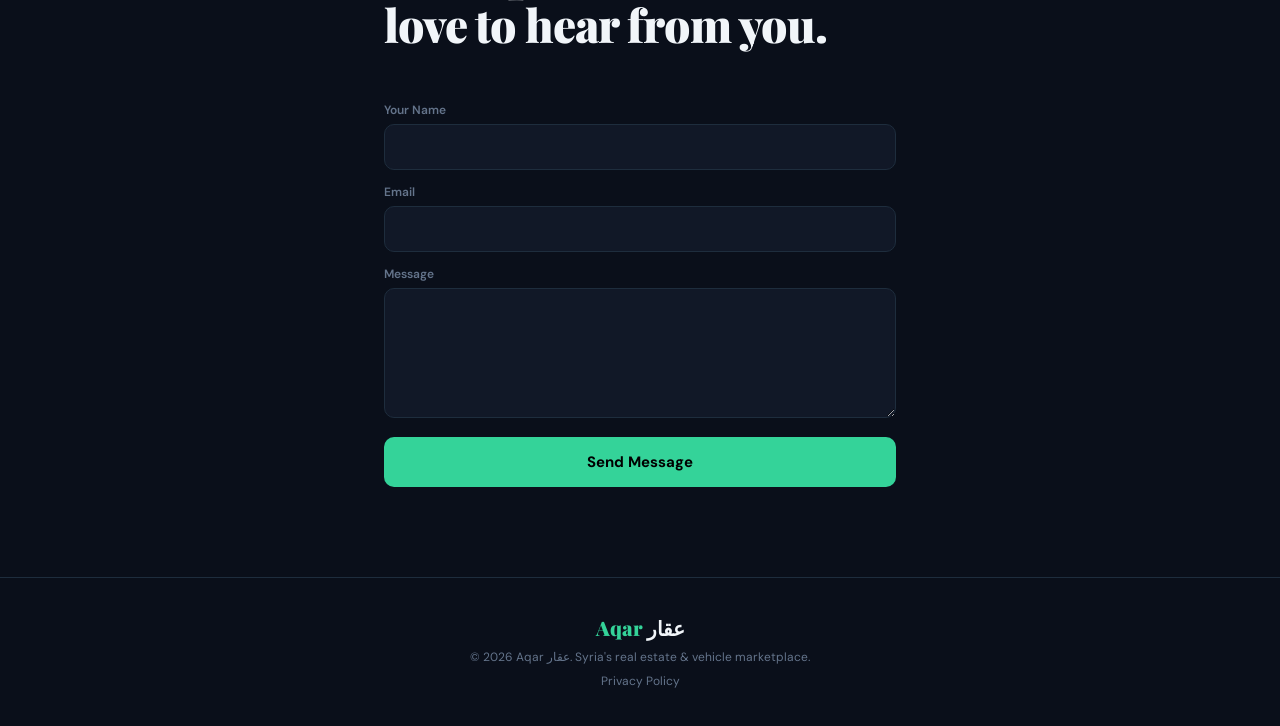
==== commit 2926a483: "Fix contact link and update year to 2026" ====
--- a/index.html
+++ b/index.html
@@ -573,7 +573,7 @@
   <!-- FOOTER -->
   <footer>
     <div class="footer-logo">Aqar <span>عقار</span></div>
-    <p class="footer-text" data-en="© 2025 Aqar عقار. Syria's real estate & vehicle marketplace." data-ar="© 2025 عقار. منصة العقارات والسيارات في سوريا.">© 2025 Aqar عقار. Syria's real estate & vehicle marketplace.</p>
+    <p class="footer-text" data-en="© 2026 Aqar عقار. Syria's real estate & vehicle marketplace." data-ar="© 2026 عقار. منصة العقارات والسيارات في سوريا.">© 2026 Aqar عقار. Syria's real estate & vehicle marketplace.</p>    
     <a href="privacy.html" style="font-size: 12px; color: #64748b; text-decoration: none; margin-top: 8px; display: inline-block;" data-en="Privacy Policy" data-ar="سياسة الخصوصية">Privacy Policy</a>  </footer>
 
   <script>
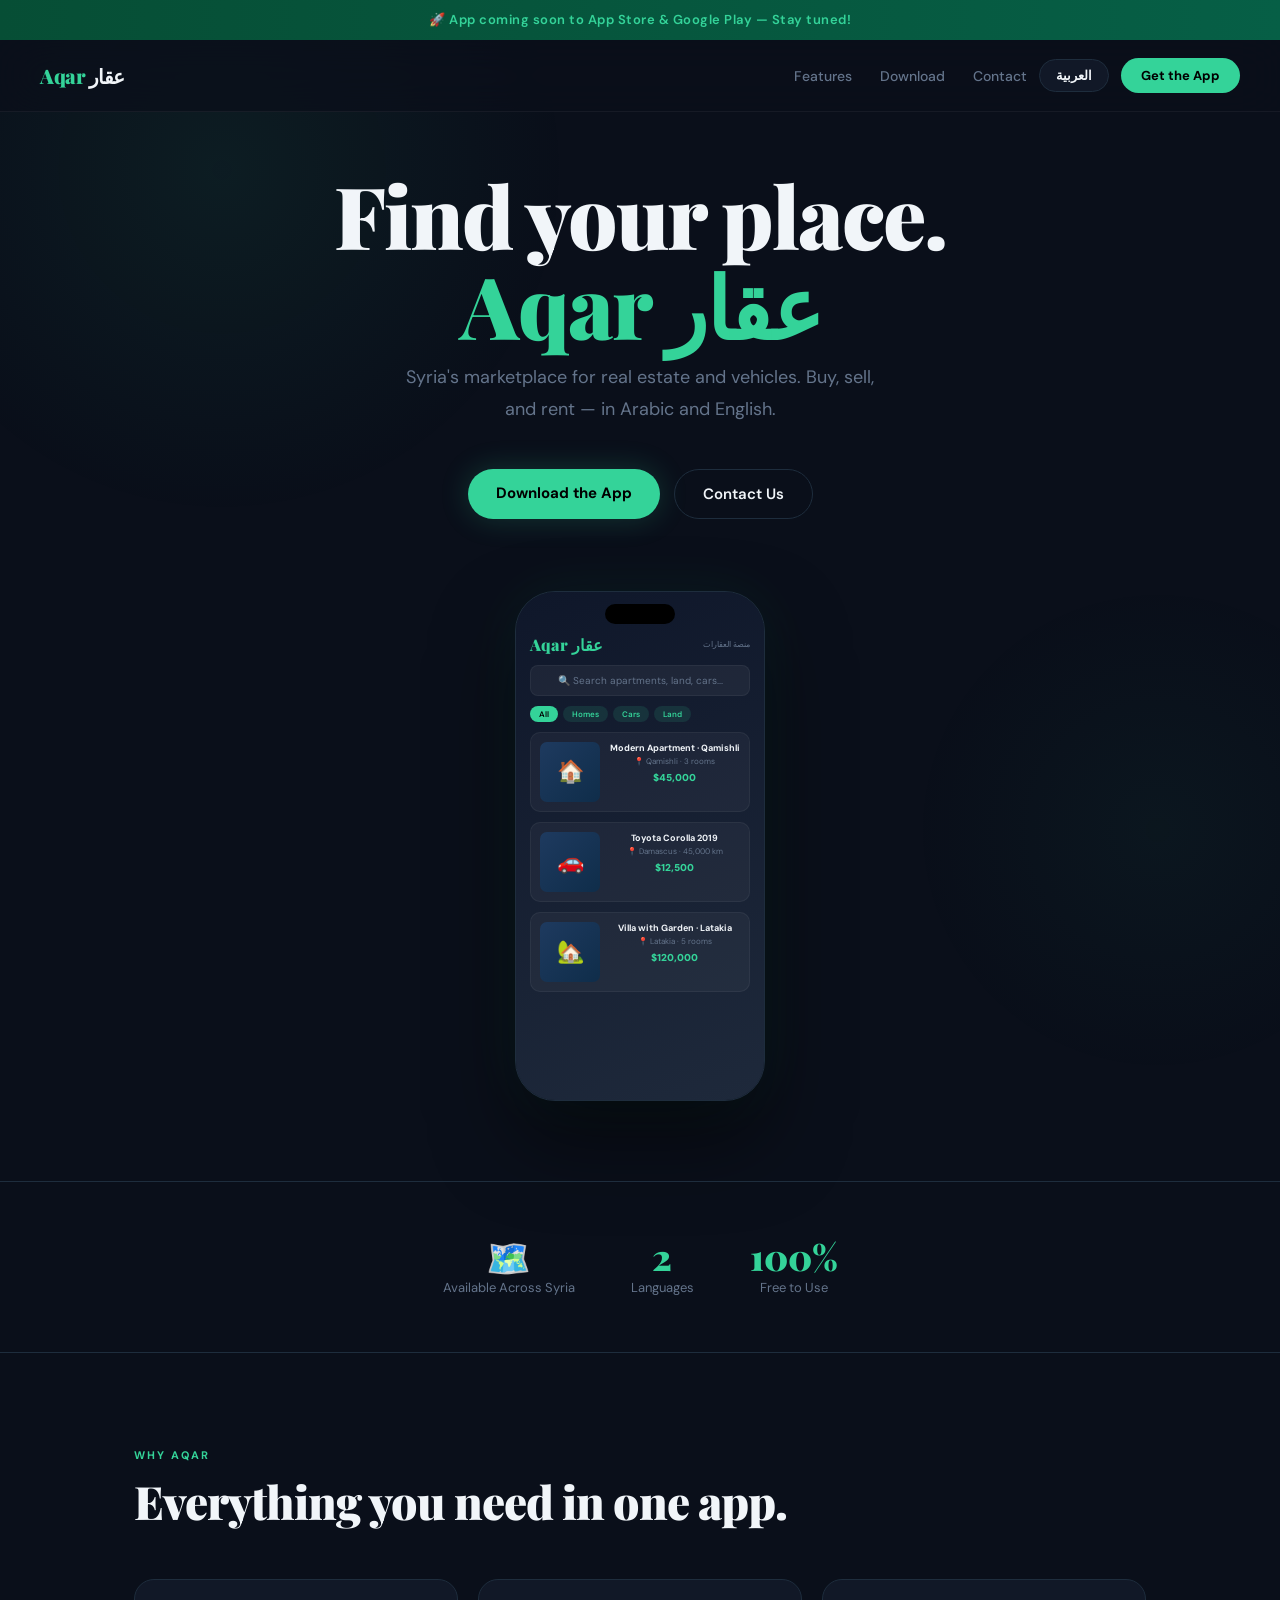
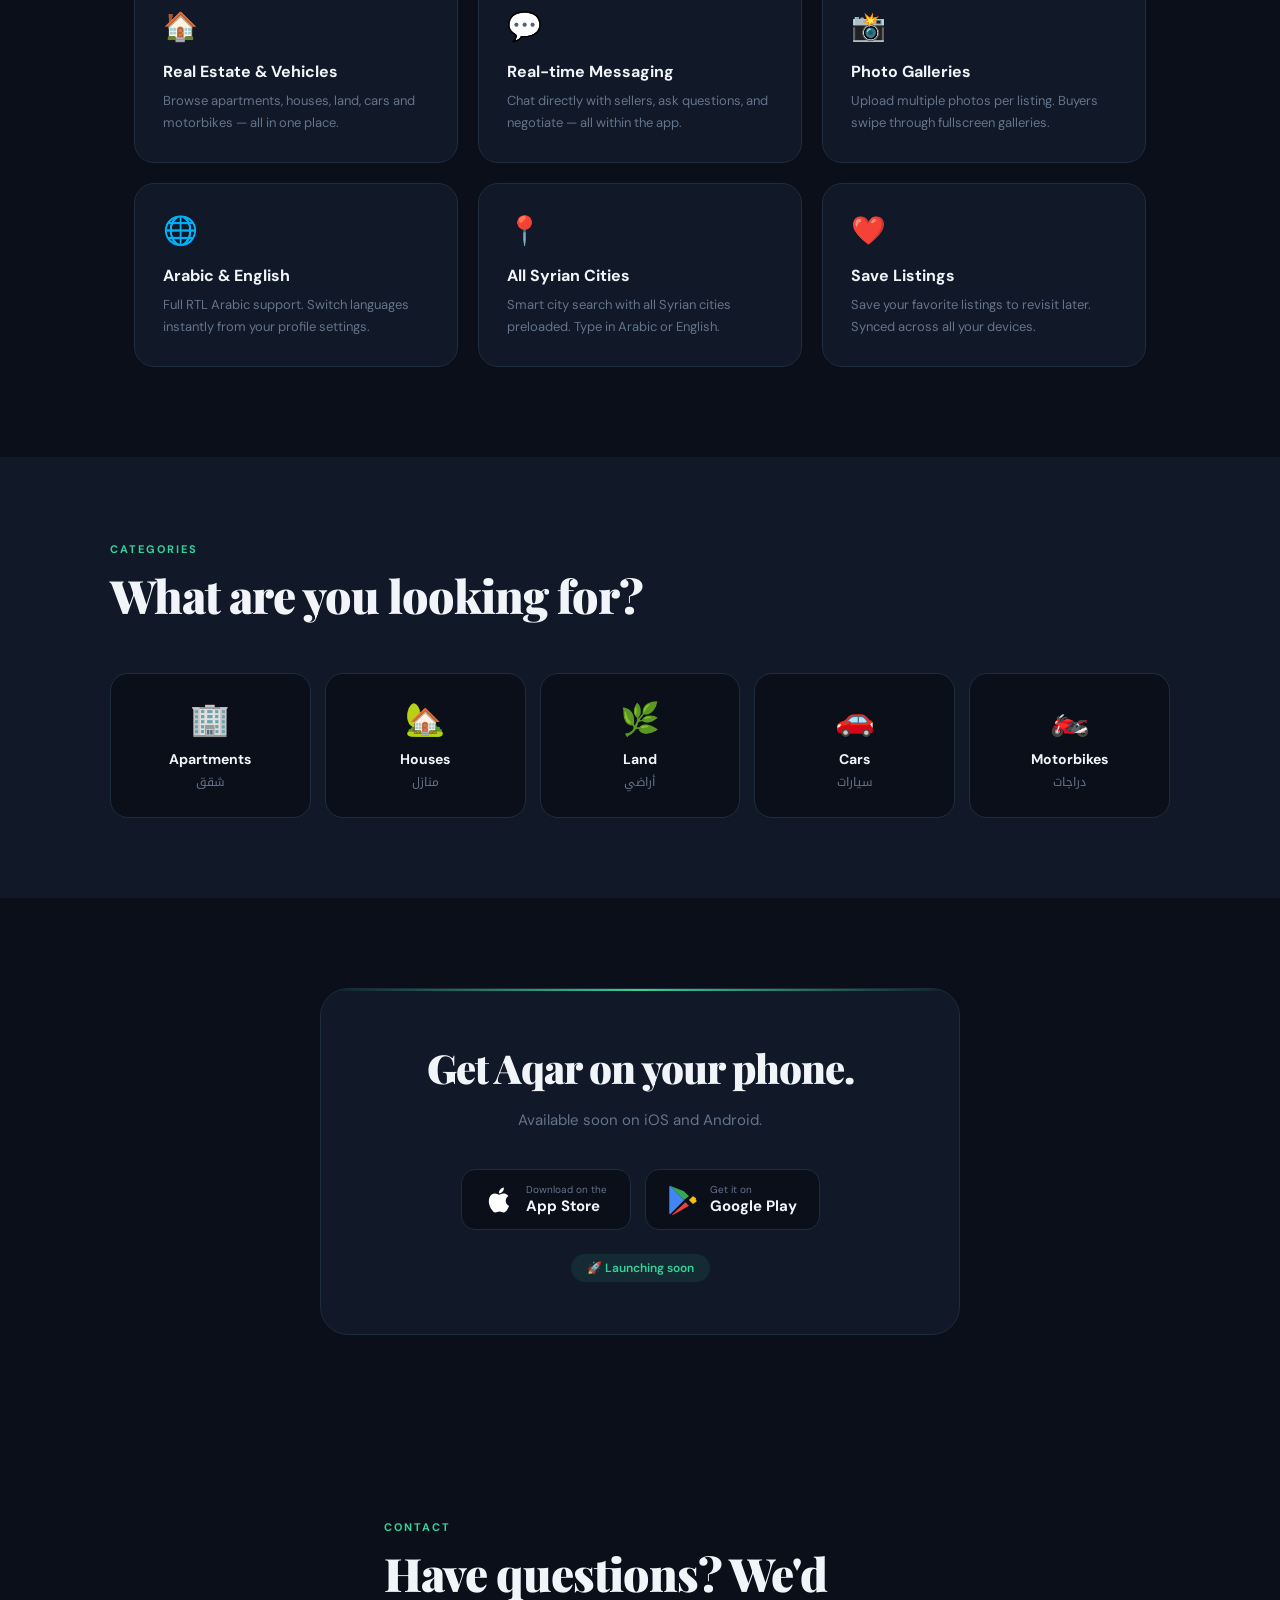
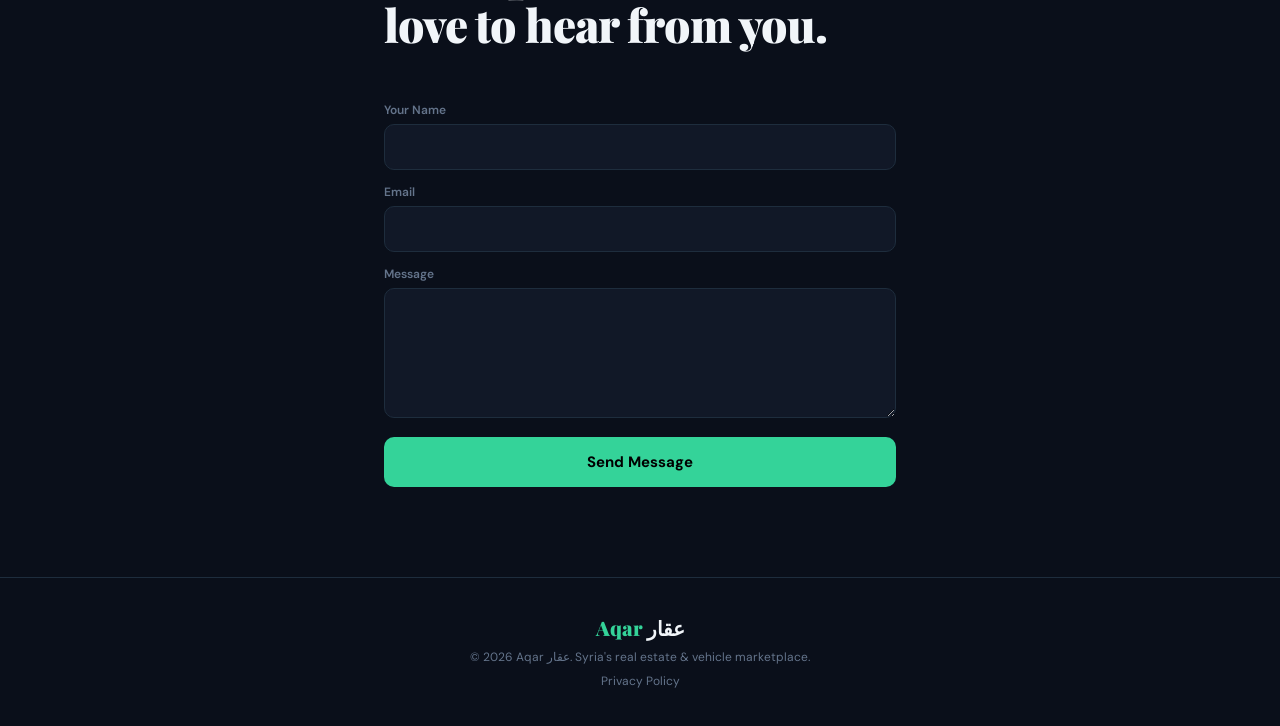
==== commit 54c0450f: "Separate HTML/CSS/JS and add animations" ====
--- a/index.html
+++ b/index.html
@@ -5,350 +5,18 @@
   <meta name="viewport" content="width=device-width, initial-scale=1.0" />
   <title>Aqar عقار</title>
   <link href="https://fonts.googleapis.com/css2?family=Playfair+Display:wght@700;900&family=DM+Sans:wght@300;400;500;600;700&family=Noto+Kufi+Arabic:wght@400;600;700;900&display=swap" rel="stylesheet">
-  <style>
-    *, *::before, *::after { box-sizing: border-box; margin: 0; padding: 0; }
-
-    :root {
-      --bg: #0a0f1a;
-      --card: #111827;
-      --border: #1e2d3d;
-      --primary: #34d399;
-      --text: #f1f5f9;
-      --muted: #64748b;
-      --subtle: #111827;
-    }
-
-    html { scroll-behavior: smooth; }
-
-    body {
-      background: var(--bg);
-      color: var(--text);
-      font-family: 'DM Sans', sans-serif;
-      overflow-x: hidden;
-    }
-
-    body.ar {
-      font-family: 'Noto Kufi Arabic', sans-serif;
-      direction: rtl;
-    }
-
-    body::before {
-      content: '';
-      position: fixed; top: -20%; left: -10%;
-      width: 600px; height: 600px;
-      background: radial-gradient(circle, rgba(52,211,153,0.06) 0%, transparent 70%);
-      pointer-events: none; z-index: 0;
-    }
-
-    /* NAV — always LTR so logo stays top-left */
-    nav {
-      position: fixed; top: 40px; left: 0; right: 0; z-index: 100;
-      display: flex; align-items: center; justify-content: space-between;
-      padding: 18px 40px;
-      background: rgba(10,15,26,0.9);
-      backdrop-filter: blur(20px);
-      border-bottom: 1px solid rgba(255,255,255,0.05);
-      direction: ltr;
-    }
-
-    .nav-logo {
-      font-family: 'Playfair Display', serif;
-      font-size: 20px; font-weight: 900;
-      color: var(--primary); letter-spacing: -0.5px;
-    }
-    .nav-logo span { color: var(--text); }
-    a.nav-logo { text-decoration: none; }
-    .nav-right { display: flex; align-items: center; gap: 12px; }
-
-    .nav-links { display: flex; gap: 28px; list-style: none; }
-    .nav-links a {
-      color: var(--muted); text-decoration: none;
-      font-size: 14px; font-weight: 500; transition: color 0.2s;
-    }
-    .nav-links a:hover { color: var(--text); }
-
-    .lang-btn {
-      background: var(--card); border: 1px solid var(--border);
-      color: var(--text); padding: 7px 16px; border-radius: 100px;
-      font-size: 13px; font-weight: 600; cursor: pointer;
-      transition: border-color 0.2s; font-family: inherit;
-    }
-    .lang-btn:hover { border-color: var(--primary); }
-
-    .nav-cta {
-      background: var(--primary); color: #000;
-      border: none; padding: 9px 20px; border-radius: 100px;
-      font-weight: 700; font-size: 13px; cursor: pointer;
-      text-decoration: none; transition: opacity 0.2s;
-    }
-    .nav-cta:hover { opacity: 0.85; }
-
-    /* HERO */
-    .hero {
-      min-height: 100vh;
-      display: flex; flex-direction: column;
-      align-items: center; justify-content: center;
-      text-align: center; padding: 170px 24px 80px;
-      position: relative; z-index: 1;
-    }
-
-    .hero-title {
-      font-family: 'Playfair Display', serif;
-      font-size: clamp(44px, 8vw, 86px);
-      font-weight: 900; line-height: 1.05;
-      letter-spacing: -2px; margin-bottom: 10px;
-      animation: fadeUp 0.6s ease both;
-    }
-    body.ar .hero-title {
-      font-family: 'Noto Kufi Arabic', sans-serif; letter-spacing: 0;
-    }
-    .hero-title-ar { display: block; color: var(--primary); }
-
-    .hero-sub {
-      font-size: clamp(15px, 2.5vw, 18px);
-      color: var(--muted); max-width: 500px;
-      line-height: 1.8; margin: 0 auto 44px;
-      animation: fadeUp 0.6s ease 0.15s both;
-    }
-
-    .hero-buttons {
-      display: flex; gap: 14px; flex-wrap: wrap;
-      justify-content: center;
-      animation: fadeUp 0.6s ease 0.25s both;
-    }
-
-    .btn-primary {
-      background: var(--primary); color: #000;
-      padding: 14px 28px; border-radius: 100px;
-      font-weight: 700; font-size: 15px; text-decoration: none;
-      transition: opacity 0.2s, transform 0.2s;
-      box-shadow: 0 0 30px rgba(52,211,153,0.2);
-    }
-    .btn-primary:hover { opacity: 0.85; transform: translateY(-2px); }
-
-    .btn-secondary {
-      background: transparent; color: var(--text);
-      padding: 14px 28px; border-radius: 100px;
-      font-weight: 600; font-size: 15px; text-decoration: none;
-      border: 1px solid var(--border); transition: border-color 0.2s;
-    }
-    .btn-secondary:hover { border-color: var(--primary); }
-
-    /* PHONE */
-    .phone-wrap {
-      margin-top: 72px;
-      animation: fadeUp 0.8s ease 0.35s both;
-    }
-
-    .phone-frame {
-      width: 250px; height: 510px;
-      background: var(--card); border-radius: 40px;
-      border: 1px solid var(--border); overflow: hidden;
-      position: relative; margin: 0 auto;
-      box-shadow: 0 40px 80px rgba(0,0,0,0.5), 0 0 50px rgba(52,211,153,0.07);
-    }
-    .phone-notch {
-      position: absolute; top: 12px; left: 50%;
-      transform: translateX(-50%);
-      width: 70px; height: 20px;
-      background: #000; border-radius: 20px; z-index: 2;
-    }
-    .phone-screen {
-      width: 100%; height: 100%;
-      background: linear-gradient(160deg, #0f172a 0%, #1e293b 100%);
-      padding: 42px 14px 14px;
-      display: flex; flex-direction: column; gap: 10px;
-    }
-    .ps-header { display: flex; justify-content: space-between; align-items: center; }
-    .ps-logo { font-family: 'Playfair Display', serif; font-size: 16px; font-weight: 900; color: var(--primary); }
-    .ps-sub { font-size: 8px; color: var(--muted); }
-    .ps-search {
-      background: rgba(255,255,255,0.05); border-radius: 8px;
-      padding: 8px 12px; font-size: 10px; color: var(--muted);
-      border: 1px solid rgba(255,255,255,0.05);
-    }
-    .ps-cats { display: flex; gap: 5px; }
-    .ps-cat {
-      background: rgba(52,211,153,0.12); color: var(--primary);
-      border-radius: 20px; padding: 3px 9px; font-size: 8px; font-weight: 600;
-    }
-    .ps-cat.active { background: var(--primary); color: #000; }
-    .ps-card {
-      background: rgba(255,255,255,0.04); border-radius: 10px;
-      padding: 9px; display: flex; gap: 9px;
-      border: 1px solid rgba(255,255,255,0.05);
-    }
-    .ps-img {
-      width: 60px; height: 60px; border-radius: 7px; flex-shrink: 0;
-      background: linear-gradient(135deg, #1e3a5f, #0f2d4a);
-      display: flex; align-items: center; justify-content: center; font-size: 22px;
-    }
-    .ps-info { flex: 1; }
-    .ps-title { font-size: 9px; font-weight: 700; color: var(--text); margin-bottom: 2px; }
-    .ps-loc { font-size: 8px; color: var(--muted); margin-bottom: 5px; }
-    .ps-price { font-size: 10px; font-weight: 900; color: var(--primary); }
-
-    /* STATS */
-    .stats {
-      display: flex; justify-content: center;
-      gap: 56px; flex-wrap: wrap;
-      padding: 56px 24px;
-      border-top: 1px solid var(--border);
-      border-bottom: 1px solid var(--border);
-      position: relative; z-index: 1;
-    }
-    .stat-item { text-align: center; }
-    .stat-number {
-      font-family: 'Playfair Display', serif;
-      font-size: 36px; font-weight: 900;
-      color: var(--primary); line-height: 1; margin-bottom: 5px;
-    }
-    .stat-label { font-size: 13px; color: var(--muted); }
-
-    /* FEATURES */
-    .features {
-      padding: 90px 24px; max-width: 1060px;
-      margin: 0 auto; position: relative; z-index: 1;
-    }
-    .section-label {
-      display: inline-block; color: var(--primary);
-      font-size: 11px; font-weight: 700;
-      letter-spacing: 2px; text-transform: uppercase; margin-bottom: 14px;
-    }
-    .section-title {
-      font-family: 'Playfair Display', serif;
-      font-size: clamp(28px, 4vw, 46px); font-weight: 900;
-      line-height: 1.1; letter-spacing: -1px; margin-bottom: 52px;
-    }
-    body.ar .section-title { font-family: 'Noto Kufi Arabic', sans-serif; letter-spacing: 0; }
-
-    .features-grid {
-      display: grid;
-      grid-template-columns: repeat(auto-fit, minmax(280px, 1fr));
-      gap: 20px;
-    }
-    .feature-card {
-      background: var(--card); border: 1px solid var(--border);
-      border-radius: 20px; padding: 28px;
-      transition: border-color 0.3s, transform 0.3s;
-    }
-    .feature-card:hover { border-color: rgba(52,211,153,0.4); transform: translateY(-3px); }
-    .feature-icon { font-size: 28px; margin-bottom: 16px; display: block; }
-    .feature-title { font-size: 16px; font-weight: 700; margin-bottom: 8px; }
-    .feature-desc { font-size: 13px; color: var(--muted); line-height: 1.7; }
-
-    /* CATEGORIES */
-    .categories { padding: 80px 24px; background: var(--subtle); position: relative; z-index: 1; }
-    .categories-inner { max-width: 1060px; margin: 0 auto; }
-    .cats-grid {
-      display: grid;
-      grid-template-columns: repeat(auto-fit, minmax(160px, 1fr));
-      gap: 14px; margin-top: 44px;
-    }
-    .cat-card {
-      background: var(--bg); border: 1px solid var(--border);
-      border-radius: 18px; padding: 24px 20px; text-align: center;
-      transition: border-color 0.3s, transform 0.3s;
-    }
-    .cat-card:hover { border-color: var(--primary); transform: translateY(-3px); }
-    .cat-emoji { font-size: 32px; display: block; margin-bottom: 10px; }
-    .cat-name { font-size: 14px; font-weight: 700; margin-bottom: 3px; }
-    .cat-name-secondary { font-family: 'Noto Kufi Arabic', sans-serif; font-size: 12px; color: var(--muted); }
-
-    /* DOWNLOAD */
-    .download { padding: 90px 24px; text-align: center; position: relative; z-index: 1; }
-    .download-card {
-      max-width: 640px; margin: 0 auto;
-      background: var(--card); border: 1px solid var(--border);
-      border-radius: 28px; padding: 52px 36px; position: relative; overflow: hidden;
-    }
-    .download-card::before {
-      content: ''; position: absolute; top: 0; left: 0; right: 0; height: 2px;
-      background: linear-gradient(to right, transparent, var(--primary), transparent);
-    }
-    .download-title {
-      font-family: 'Playfair Display', serif;
-      font-size: clamp(26px, 4vw, 40px); font-weight: 900;
-      margin-bottom: 14px; letter-spacing: -1px;
-    }
-    body.ar .download-title { font-family: 'Noto Kufi Arabic', sans-serif; letter-spacing: 0; }
-    .download-sub { color: var(--muted); font-size: 15px; margin-bottom: 36px; line-height: 1.7; }
-
-    .store-buttons { display: flex; gap: 14px; justify-content: center; flex-wrap: wrap; }
-    .store-btn {
-      display: flex; align-items: center; gap: 12px;
-      background: var(--bg); border: 1px solid var(--border);
-      border-radius: 14px; padding: 13px 22px;
-      text-decoration: none; color: var(--text);
-      transition: border-color 0.2s, background 0.2s; min-width: 170px;
-    }
-    .store-btn:hover { border-color: var(--primary); background: rgba(52,211,153,0.04); }
-    .store-btn-text { text-align: left; }
-    body.ar .store-btn-text { text-align: right; }
-    .store-btn-label { font-size: 10px; color: var(--muted); }
-    .store-btn-name { font-size: 15px; font-weight: 700; }
-    .store-icon svg { width: 30px; height: 30px; display: block; }
-    .coming-tag {
-      display: inline-block; margin-top: 24px;
-      background: rgba(52,211,153,0.1); color: var(--primary);
-      border-radius: 100px; padding: 6px 16px; font-size: 12px; font-weight: 600;
-    }
-
-    /* CONTACT */
-    .contact { padding: 90px 24px; max-width: 560px; margin: 0 auto; position: relative; z-index: 1; }
-    .contact-form { display: flex; flex-direction: column; gap: 14px; margin-top: 44px; }
-    .form-label { font-size: 12px; font-weight: 600; color: var(--muted); display: block; margin-bottom: 6px; }
-    .form-input, .form-textarea {
-      width: 100%; background: var(--card); border: 1px solid var(--border);
-      border-radius: 10px; padding: 13px 15px; color: var(--text);
-      font-size: 14px; font-family: inherit; outline: none; transition: border-color 0.2s;
-    }
-    .form-input:focus, .form-textarea:focus { border-color: var(--primary); }
-    .form-input::placeholder, .form-textarea::placeholder { color: var(--muted); }
-    .form-textarea { height: 130px; resize: vertical; }
-    .form-submit {
-      background: var(--primary); color: #000; border: none;
-      padding: 15px; border-radius: 10px; font-size: 15px; font-weight: 700;
-      cursor: pointer; font-family: inherit; transition: opacity 0.2s;
-    }
-    .form-submit:hover { opacity: 0.85; }
-
-    /* FOOTER */
-    footer {
-      border-top: 1px solid var(--border); padding: 36px 24px;
-      text-align: center; position: relative; z-index: 1;
-    }
-    .footer-logo {
-      font-family: 'Playfair Display', serif; font-size: 20px; font-weight: 900;
-      color: var(--primary); margin-bottom: 8px; display: inline-block;
-      direction: ltr; unicode-bidi: isolate;
-    }
-    .footer-logo span { color: var(--text); }
-    .footer-text { font-size: 12px; color: var(--muted); }
-
-    /* ANIMATIONS */
-    @keyframes fadeUp {
-      from { opacity: 0; transform: translateY(20px); }
-      to { opacity: 1; transform: translateY(0); }
-    }
-    .reveal { opacity: 0; transform: translateY(24px); transition: opacity 0.6s ease, transform 0.6s ease; }
-    .reveal.visible { opacity: 1; transform: translateY(0); }
-
-    @media (max-width: 640px) {
-      nav { padding: 14px 18px; }
-      .nav-links { display: none; }
-    }
-  </style>
+  <link rel="stylesheet" href="style.css">
 </head>
 <body>
 
   <!-- COMING SOON BANNER -->
-  <div id="topBanner" style="background: linear-gradient(90deg, #064e35, #065f46, #064e35); text-align: center; padding: 10px 24px; font-size: 13px; font-weight: 600; color: #34d399; letter-spacing: 0.5px; position: fixed; top: 0; left: 0; right: 0; z-index: 101;">
+  <div id="topBanner">
     <span data-en="🚀 App coming soon to App Store & Google Play — Stay tuned!" data-ar="🚀 التطبيق قادم قريباً على App Store و Google Play — ابقَ على اطلاع!">🚀 App coming soon to App Store & Google Play — Stay tuned!</span>
   </div>
 
-  <nav>
-    <a href="#" class="nav-logo" style="text-decoration:none;">Aqar <span>عقار</span></a>
+  <!-- NAV -->
+  <nav id="mainNav">
+    <a href="#" class="nav-logo">Aqar <span>عقار</span></a>
     <div class="nav-right">
       <ul class="nav-links">
         <li><a href="#features" data-en="Features" data-ar="المميزات">Features</a></li>
@@ -573,36 +241,10 @@
   <!-- FOOTER -->
   <footer>
     <div class="footer-logo">Aqar <span>عقار</span></div>
-    <p class="footer-text" data-en="© 2026 Aqar عقار. Syria's real estate & vehicle marketplace." data-ar="© 2026 عقار. منصة العقارات والسيارات في سوريا.">© 2026 Aqar عقار. Syria's real estate & vehicle marketplace.</p>    
-    <a href="privacy.html" style="font-size: 12px; color: #64748b; text-decoration: none; margin-top: 8px; display: inline-block;" data-en="Privacy Policy" data-ar="سياسة الخصوصية">Privacy Policy</a>  </footer>
-
-  <script>
-    let isAr = false;
-
-    function toggleLang() {
-      isAr = !isAr;
-      const html = document.documentElement;
-      const btn = document.getElementById('langBtn');
-
-      html.lang = isAr ? 'ar' : 'en';
-      html.dir = isAr ? 'rtl' : 'ltr';
-      document.body.classList.toggle('ar', isAr);
-      btn.textContent = isAr ? 'English' : 'العربية';
-
-      document.querySelectorAll('[data-en]').forEach(el => {
-        el.textContent = isAr ? el.dataset.ar : el.dataset.en;
-      });
-    }
-
-    // Scroll reveal
-    const observer = new IntersectionObserver((entries) => {
-      entries.forEach((entry, i) => {
-        if (entry.isIntersecting) {
-          setTimeout(() => entry.target.classList.add('visible'), i * 70);
-        }
-      });
-    }, { threshold: 0.1 });
-    document.querySelectorAll('.reveal').forEach(el => observer.observe(el));
-  </script>
+    <p class="footer-text" data-en="© 2026 Aqar عقار. Syria's real estate & vehicle marketplace." data-ar="© 2026 عقار. منصة العقارات والسيارات في سوريا.">© 2026 Aqar عقار. Syria's real estate & vehicle marketplace.</p>
+    <a href="privacy.html" class="footer-privacy" data-en="Privacy Policy" data-ar="سياسة الخصوصية">Privacy Policy</a>
+  </footer>
+
+  <script src="main.js"></script>
 </body>
 </html>
--- a/style.css
+++ b/style.css
@@ -0,0 +1,569 @@
+/* ============================================
+   AQAR عقار — Global Stylesheet
+   ============================================ */
+
+*, *::before, *::after { box-sizing: border-box; margin: 0; padding: 0; }
+
+:root {
+  --bg: #0a0f1a;
+  --card: #111827;
+  --border: #1e2d3d;
+  --primary: #34d399;
+  --primary-glow: rgba(52, 211, 153, 0.15);
+  --text: #f1f5f9;
+  --muted: #64748b;
+  --subtle: #111827;
+}
+
+html { scroll-behavior: smooth; }
+
+body {
+  background: var(--bg);
+  color: var(--text);
+  font-family: 'DM Sans', sans-serif;
+  overflow-x: hidden;
+}
+
+body.ar {
+  font-family: 'Noto Kufi Arabic', sans-serif;
+  direction: rtl;
+}
+
+/* ── Ambient background glow ── */
+body::before {
+  content: '';
+  position: fixed; top: -20%; left: -10%;
+  width: 700px; height: 700px;
+  background: radial-gradient(circle, rgba(52,211,153,0.07) 0%, transparent 70%);
+  pointer-events: none; z-index: 0;
+  animation: ambientDrift 12s ease-in-out infinite alternate;
+}
+body::after {
+  content: '';
+  position: fixed; bottom: -20%; right: -10%;
+  width: 500px; height: 500px;
+  background: radial-gradient(circle, rgba(52,211,153,0.04) 0%, transparent 70%);
+  pointer-events: none; z-index: 0;
+  animation: ambientDrift 16s ease-in-out infinite alternate-reverse;
+}
+
+@keyframes ambientDrift {
+  from { transform: translate(0, 0); }
+  to   { transform: translate(40px, 30px); }
+}
+
+/* ============================================
+   COMING SOON BANNER
+   ============================================ */
+#topBanner {
+  background: linear-gradient(90deg, #064e35, #065f46, #064e35);
+  background-size: 200% 100%;
+  text-align: center;
+  padding: 0 24px;
+  height: 40px;
+  line-height: 40px;
+  font-size: 13px;
+  font-weight: 600;
+  color: #34d399;
+  letter-spacing: 0.5px;
+  position: fixed;
+  top: 0; left: 0; right: 0;
+  z-index: 101;
+  animation: bannerShimmer 4s ease-in-out infinite;
+}
+
+@keyframes bannerShimmer {
+  0%, 100% { background-position: 0% 50%; }
+  50%       { background-position: 100% 50%; }
+}
+
+/* ============================================
+   NAV — always LTR so logo stays top-left
+   ============================================ */
+nav {
+  position: fixed; top: 40px; left: 0; right: 0; z-index: 100;
+  display: flex; align-items: center; justify-content: space-between;
+  padding: 18px 40px;
+  background: rgba(10,15,26,0.7);
+  backdrop-filter: blur(24px);
+  -webkit-backdrop-filter: blur(24px);
+  border-bottom: 1px solid rgba(255,255,255,0.05);
+  direction: ltr;
+  transition: background 0.3s ease, box-shadow 0.3s ease;
+}
+
+nav.scrolled {
+  background: rgba(10,15,26,0.95);
+  box-shadow: 0 4px 30px rgba(0,0,0,0.3);
+}
+
+.nav-logo {
+  font-family: 'Playfair Display', serif;
+  font-size: 20px; font-weight: 900;
+  color: var(--primary); letter-spacing: -0.5px;
+  text-decoration: none;
+  transition: opacity 0.2s;
+}
+.nav-logo:hover { opacity: 0.8; }
+.nav-logo span { color: var(--text); }
+
+.nav-right { display: flex; align-items: center; gap: 12px; }
+
+.nav-links { display: flex; gap: 28px; list-style: none; }
+.nav-links a {
+  color: var(--muted); text-decoration: none;
+  font-size: 14px; font-weight: 500;
+  transition: color 0.2s;
+  position: relative;
+}
+.nav-links a::after {
+  content: '';
+  position: absolute; bottom: -3px; left: 0; right: 0;
+  height: 1px; background: var(--primary);
+  transform: scaleX(0); transform-origin: left;
+  transition: transform 0.25s ease;
+}
+.nav-links a:hover { color: var(--text); }
+.nav-links a:hover::after { transform: scaleX(1); }
+
+.lang-btn {
+  background: var(--card); border: 1px solid var(--border);
+  color: var(--text); padding: 7px 16px; border-radius: 100px;
+  font-size: 13px; font-weight: 600; cursor: pointer;
+  transition: border-color 0.2s, background 0.2s; font-family: inherit;
+}
+.lang-btn:hover { border-color: var(--primary); background: rgba(52,211,153,0.06); }
+
+.nav-cta {
+  background: var(--primary); color: #000;
+  border: none; padding: 9px 20px; border-radius: 100px;
+  font-weight: 700; font-size: 13px; cursor: pointer;
+  text-decoration: none;
+  transition: opacity 0.2s, transform 0.2s, box-shadow 0.2s;
+  box-shadow: 0 0 0 rgba(52,211,153,0);
+}
+.nav-cta:hover {
+  opacity: 0.9;
+  transform: translateY(-1px);
+  box-shadow: 0 4px 20px rgba(52,211,153,0.3);
+}
+
+/* ============================================
+   HERO
+   ============================================ */
+.hero {
+  min-height: 100vh;
+  display: flex; flex-direction: column;
+  align-items: center; justify-content: center;
+  text-align: center; padding: 170px 24px 80px;
+  position: relative; z-index: 1;
+}
+
+.hero-title {
+  font-family: 'Playfair Display', serif;
+  font-size: clamp(44px, 8vw, 86px);
+  font-weight: 900; line-height: 1.05;
+  letter-spacing: -2px; margin-bottom: 10px;
+  animation: fadeUp 0.7s cubic-bezier(0.22,1,0.36,1) both;
+}
+body.ar .hero-title {
+  font-family: 'Noto Kufi Arabic', sans-serif; letter-spacing: 0;
+}
+.hero-title-ar { display: block; color: var(--primary); }
+
+.hero-sub {
+  font-size: clamp(15px, 2.5vw, 18px);
+  color: var(--muted); max-width: 500px;
+  line-height: 1.8; margin: 0 auto 44px;
+  animation: fadeUp 0.7s cubic-bezier(0.22,1,0.36,1) 0.12s both;
+}
+
+.hero-buttons {
+  display: flex; gap: 14px; flex-wrap: wrap;
+  justify-content: center;
+  animation: fadeUp 0.7s cubic-bezier(0.22,1,0.36,1) 0.22s both;
+}
+
+.btn-primary {
+  background: var(--primary); color: #000;
+  padding: 14px 28px; border-radius: 100px;
+  font-weight: 700; font-size: 15px; text-decoration: none;
+  transition: opacity 0.2s, transform 0.2s, box-shadow 0.2s;
+  box-shadow: 0 0 30px rgba(52,211,153,0.2);
+}
+.btn-primary:hover {
+  opacity: 0.88;
+  transform: translateY(-2px);
+  box-shadow: 0 8px 32px rgba(52,211,153,0.35);
+}
+
+.btn-secondary {
+  background: transparent; color: var(--text);
+  padding: 14px 28px; border-radius: 100px;
+  font-weight: 600; font-size: 15px; text-decoration: none;
+  border: 1px solid var(--border);
+  transition: border-color 0.2s, background 0.2s, transform 0.2s;
+}
+.btn-secondary:hover {
+  border-color: var(--primary);
+  background: rgba(52,211,153,0.04);
+  transform: translateY(-2px);
+}
+
+/* ── Phone mockup ── */
+.phone-wrap {
+  margin-top: 72px;
+  animation: fadeUp 0.9s cubic-bezier(0.22,1,0.36,1) 0.35s both;
+}
+
+.phone-frame {
+  width: 250px; height: 510px;
+  background: var(--card); border-radius: 40px;
+  border: 1px solid var(--border); overflow: hidden;
+  position: relative; margin: 0 auto;
+  box-shadow: 0 40px 80px rgba(0,0,0,0.5), 0 0 60px rgba(52,211,153,0.08);
+  animation: phoneFloat 5s ease-in-out infinite;
+}
+
+@keyframes phoneFloat {
+  0%, 100% { transform: translateY(0px); }
+  50%       { transform: translateY(-12px); }
+}
+
+.phone-notch {
+  position: absolute; top: 12px; left: 50%;
+  transform: translateX(-50%);
+  width: 70px; height: 20px;
+  background: #000; border-radius: 20px; z-index: 2;
+}
+.phone-screen {
+  width: 100%; height: 100%;
+  background: linear-gradient(160deg, #0f172a 0%, #1e293b 100%);
+  padding: 42px 14px 14px;
+  display: flex; flex-direction: column; gap: 10px;
+}
+.ps-header { display: flex; justify-content: space-between; align-items: center; }
+.ps-logo { font-family: 'Playfair Display', serif; font-size: 16px; font-weight: 900; color: var(--primary); }
+.ps-sub { font-size: 8px; color: var(--muted); }
+.ps-search {
+  background: rgba(255,255,255,0.05); border-radius: 8px;
+  padding: 8px 12px; font-size: 10px; color: var(--muted);
+  border: 1px solid rgba(255,255,255,0.05);
+}
+.ps-cats { display: flex; gap: 5px; }
+.ps-cat {
+  background: rgba(52,211,153,0.12); color: var(--primary);
+  border-radius: 20px; padding: 3px 9px; font-size: 8px; font-weight: 600;
+}
+.ps-cat.active { background: var(--primary); color: #000; }
+.ps-card {
+  background: rgba(255,255,255,0.04); border-radius: 10px;
+  padding: 9px; display: flex; gap: 9px;
+  border: 1px solid rgba(255,255,255,0.05);
+  transition: background 0.2s;
+}
+.ps-img {
+  width: 60px; height: 60px; border-radius: 7px; flex-shrink: 0;
+  background: linear-gradient(135deg, #1e3a5f, #0f2d4a);
+  display: flex; align-items: center; justify-content: center; font-size: 22px;
+}
+.ps-info { flex: 1; }
+.ps-title { font-size: 9px; font-weight: 700; color: var(--text); margin-bottom: 2px; }
+.ps-loc { font-size: 8px; color: var(--muted); margin-bottom: 5px; }
+.ps-price { font-size: 10px; font-weight: 900; color: var(--primary); }
+
+/* ============================================
+   STATS
+   ============================================ */
+.stats {
+  display: flex; justify-content: center;
+  gap: 56px; flex-wrap: wrap;
+  padding: 56px 24px;
+  border-top: 1px solid var(--border);
+  border-bottom: 1px solid var(--border);
+  position: relative; z-index: 1;
+}
+.stat-item { text-align: center; }
+.stat-number {
+  font-family: 'Playfair Display', serif;
+  font-size: 36px; font-weight: 900;
+  color: var(--primary); line-height: 1; margin-bottom: 5px;
+  transition: transform 0.3s ease;
+}
+.stat-item:hover .stat-number { transform: scale(1.1); }
+.stat-label { font-size: 13px; color: var(--muted); }
+
+/* ============================================
+   SECTIONS — shared
+   ============================================ */
+.section-label {
+  display: inline-block; color: var(--primary);
+  font-size: 11px; font-weight: 700;
+  letter-spacing: 2px; text-transform: uppercase; margin-bottom: 14px;
+}
+.section-title {
+  font-family: 'Playfair Display', serif;
+  font-size: clamp(28px, 4vw, 46px); font-weight: 900;
+  line-height: 1.1; letter-spacing: -1px; margin-bottom: 52px;
+}
+body.ar .section-title { font-family: 'Noto Kufi Arabic', sans-serif; letter-spacing: 0; }
+
+/* ============================================
+   FEATURES
+   ============================================ */
+.features {
+  padding: 90px 24px; max-width: 1060px;
+  margin: 0 auto; position: relative; z-index: 1;
+}
+.features-grid {
+  display: grid;
+  grid-template-columns: repeat(auto-fit, minmax(280px, 1fr));
+  gap: 20px;
+}
+.feature-card {
+  background: var(--card); border: 1px solid var(--border);
+  border-radius: 20px; padding: 28px;
+  transition: border-color 0.3s, transform 0.3s, box-shadow 0.3s;
+  position: relative; overflow: hidden;
+}
+.feature-card::before {
+  content: '';
+  position: absolute; top: 0; left: 0; right: 0; bottom: 0;
+  background: radial-gradient(circle at 50% 0%, rgba(52,211,153,0.06) 0%, transparent 60%);
+  opacity: 0; transition: opacity 0.3s;
+}
+.feature-card:hover {
+  border-color: rgba(52,211,153,0.4);
+  transform: translateY(-4px);
+  box-shadow: 0 12px 40px rgba(0,0,0,0.3), 0 0 0 1px rgba(52,211,153,0.1);
+}
+.feature-card:hover::before { opacity: 1; }
+.feature-icon { font-size: 28px; margin-bottom: 16px; display: block; }
+.feature-title { font-size: 16px; font-weight: 700; margin-bottom: 8px; }
+.feature-desc { font-size: 13px; color: var(--muted); line-height: 1.7; }
+
+/* ============================================
+   CATEGORIES
+   ============================================ */
+.categories { padding: 80px 24px; background: var(--subtle); position: relative; z-index: 1; }
+.categories-inner { max-width: 1060px; margin: 0 auto; }
+.cats-grid {
+  display: grid;
+  grid-template-columns: repeat(auto-fit, minmax(160px, 1fr));
+  gap: 14px; margin-top: 44px;
+}
+.cat-card {
+  background: var(--bg); border: 1px solid var(--border);
+  border-radius: 18px; padding: 24px 20px; text-align: center;
+  transition: border-color 0.3s, transform 0.3s, box-shadow 0.3s;
+  cursor: default;
+}
+.cat-card:hover {
+  border-color: var(--primary);
+  transform: translateY(-4px);
+  box-shadow: 0 8px 30px rgba(52,211,153,0.1);
+}
+.cat-emoji {
+  font-size: 32px; display: block; margin-bottom: 10px;
+  transition: transform 0.3s ease;
+}
+.cat-card:hover .cat-emoji { transform: scale(1.2) rotate(-5deg); }
+.cat-name { font-size: 14px; font-weight: 700; margin-bottom: 3px; }
+.cat-name-secondary { font-family: 'Noto Kufi Arabic', sans-serif; font-size: 12px; color: var(--muted); }
+
+/* ============================================
+   DOWNLOAD
+   ============================================ */
+.download { padding: 90px 24px; text-align: center; position: relative; z-index: 1; }
+.download-card {
+  max-width: 640px; margin: 0 auto;
+  background: var(--card); border: 1px solid var(--border);
+  border-radius: 28px; padding: 52px 36px; position: relative; overflow: hidden;
+}
+.download-card::before {
+  content: ''; position: absolute; top: 0; left: 0; right: 0; height: 2px;
+  background: linear-gradient(to right, transparent, var(--primary), transparent);
+  animation: lineSlide 3s ease-in-out infinite;
+}
+@keyframes lineSlide {
+  0%, 100% { opacity: 0.5; transform: scaleX(0.6); }
+  50%       { opacity: 1; transform: scaleX(1); }
+}
+.download-title {
+  font-family: 'Playfair Display', serif;
+  font-size: clamp(26px, 4vw, 40px); font-weight: 900;
+  margin-bottom: 14px; letter-spacing: -1px;
+}
+body.ar .download-title { font-family: 'Noto Kufi Arabic', sans-serif; letter-spacing: 0; }
+.download-sub { color: var(--muted); font-size: 15px; margin-bottom: 36px; line-height: 1.7; }
+
+.store-buttons { display: flex; gap: 14px; justify-content: center; flex-wrap: wrap; }
+.store-btn {
+  display: flex; align-items: center; gap: 12px;
+  background: var(--bg); border: 1px solid var(--border);
+  border-radius: 14px; padding: 13px 22px;
+  text-decoration: none; color: var(--text);
+  transition: border-color 0.2s, background 0.2s, transform 0.2s; min-width: 170px;
+}
+.store-btn:hover {
+  border-color: var(--primary);
+  background: rgba(52,211,153,0.04);
+  transform: translateY(-2px);
+}
+.store-btn-text { text-align: left; }
+body.ar .store-btn-text { text-align: right; }
+.store-btn-label { font-size: 10px; color: var(--muted); }
+.store-btn-name { font-size: 15px; font-weight: 700; }
+.store-icon svg { width: 30px; height: 30px; display: block; }
+.coming-tag {
+  display: inline-block; margin-top: 24px;
+  background: rgba(52,211,153,0.1); color: var(--primary);
+  border-radius: 100px; padding: 6px 16px; font-size: 12px; font-weight: 600;
+  animation: pulseBadge 2.5s ease-in-out infinite;
+}
+@keyframes pulseBadge {
+  0%, 100% { box-shadow: 0 0 0 0 rgba(52,211,153,0.2); }
+  50%       { box-shadow: 0 0 0 8px rgba(52,211,153,0); }
+}
+
+/* ============================================
+   CONTACT
+   ============================================ */
+.contact { padding: 90px 24px; max-width: 560px; margin: 0 auto; position: relative; z-index: 1; }
+.contact-form { display: flex; flex-direction: column; gap: 14px; margin-top: 44px; }
+.form-label { font-size: 12px; font-weight: 600; color: var(--muted); display: block; margin-bottom: 6px; }
+.form-input, .form-textarea {
+  width: 100%; background: var(--card); border: 1px solid var(--border);
+  border-radius: 10px; padding: 13px 15px; color: var(--text);
+  font-size: 14px; font-family: inherit; outline: none;
+  transition: border-color 0.2s, box-shadow 0.2s;
+}
+.form-input:focus, .form-textarea:focus {
+  border-color: var(--primary);
+  box-shadow: 0 0 0 3px rgba(52,211,153,0.1);
+}
+.form-input::placeholder, .form-textarea::placeholder { color: var(--muted); }
+.form-textarea { height: 130px; resize: vertical; }
+.form-submit {
+  background: var(--primary); color: #000; border: none;
+  padding: 15px; border-radius: 10px; font-size: 15px; font-weight: 700;
+  cursor: pointer; font-family: inherit;
+  transition: opacity 0.2s, transform 0.2s, box-shadow 0.2s;
+}
+.form-submit:hover {
+  opacity: 0.88;
+  transform: translateY(-1px);
+  box-shadow: 0 6px 20px rgba(52,211,153,0.3);
+}
+.form-submit:active { transform: translateY(0); }
+
+/* ============================================
+   FOOTER
+   ============================================ */
+footer {
+  border-top: 1px solid var(--border); padding: 36px 24px;
+  text-align: center; position: relative; z-index: 1;
+}
+.footer-logo {
+  font-family: 'Playfair Display', serif; font-size: 20px; font-weight: 900;
+  color: var(--primary); margin-bottom: 8px; display: inline-block;
+  direction: ltr; unicode-bidi: isolate;
+}
+.footer-logo span { color: var(--text); }
+.footer-text { font-size: 12px; color: var(--muted); }
+.footer-privacy {
+  font-size: 12px; color: var(--muted); text-decoration: none;
+  margin-top: 8px; display: inline-block;
+  transition: color 0.2s;
+}
+.footer-privacy:hover { color: var(--primary); }
+
+/* ============================================
+   ANIMATIONS
+   ============================================ */
+@keyframes fadeUp {
+  from { opacity: 0; transform: translateY(24px); }
+  to   { opacity: 1; transform: translateY(0); }
+}
+
+/* Scroll reveal */
+.reveal {
+  opacity: 0;
+  transform: translateY(28px);
+  transition: opacity 0.65s cubic-bezier(0.22,1,0.36,1),
+              transform 0.65s cubic-bezier(0.22,1,0.36,1);
+}
+.reveal.visible { opacity: 1; transform: translateY(0); }
+
+/* ============================================
+   PRIVACY PAGE SPECIFIC
+   ============================================ */
+.privacy-nav {
+  display: flex; align-items: center; justify-content: space-between;
+  padding: 18px 40px;
+  background: rgba(10,15,26,0.95);
+  border-bottom: 1px solid var(--border);
+  direction: ltr;
+}
+.privacy-nav .nav-logo {
+  font-family: 'Playfair Display', serif;
+}
+
+.container {
+  max-width: 760px;
+  margin: 0 auto;
+  padding: 60px 24px 100px;
+}
+.page-title {
+  font-size: 36px; font-weight: 900;
+  margin-bottom: 8px; color: var(--text);
+  animation: fadeUp 0.6s cubic-bezier(0.22,1,0.36,1) both;
+}
+.page-date {
+  font-size: 13px; color: var(--muted);
+  margin-bottom: 48px;
+  animation: fadeUp 0.6s cubic-bezier(0.22,1,0.36,1) 0.1s both;
+}
+.privacy-body { animation: fadeUp 0.6s cubic-bezier(0.22,1,0.36,1) 0.2s both; }
+
+.container h2 {
+  font-size: 18px; font-weight: 700;
+  color: var(--primary);
+  margin-top: 40px; margin-bottom: 12px;
+}
+.container p {
+  font-size: 15px; color: #94a3b8;
+  margin-bottom: 16px;
+}
+.container ul {
+  margin: 0 0 16px 20px;
+  color: #94a3b8; font-size: 15px;
+}
+body.ar .container ul { margin: 0 20px 16px 0; }
+.container li { margin-bottom: 8px; }
+.container a { color: var(--primary); }
+
+.divider {
+  border: none;
+  border-top: 1px solid var(--border);
+  margin: 40px 0;
+}
+.contact-box {
+  background: var(--card);
+  border: 1px solid var(--border);
+  border-radius: 16px;
+  padding: 24px;
+  margin-top: 40px;
+  transition: border-color 0.3s;
+}
+.contact-box:hover { border-color: rgba(52,211,153,0.3); }
+.contact-box p { margin: 0; }
+
+/* ============================================
+   RESPONSIVE
+   ============================================ */
+@media (max-width: 640px) {
+  nav { padding: 14px 18px; }
+  .nav-links { display: none; }
+  .privacy-nav { padding: 14px 18px; }
+}
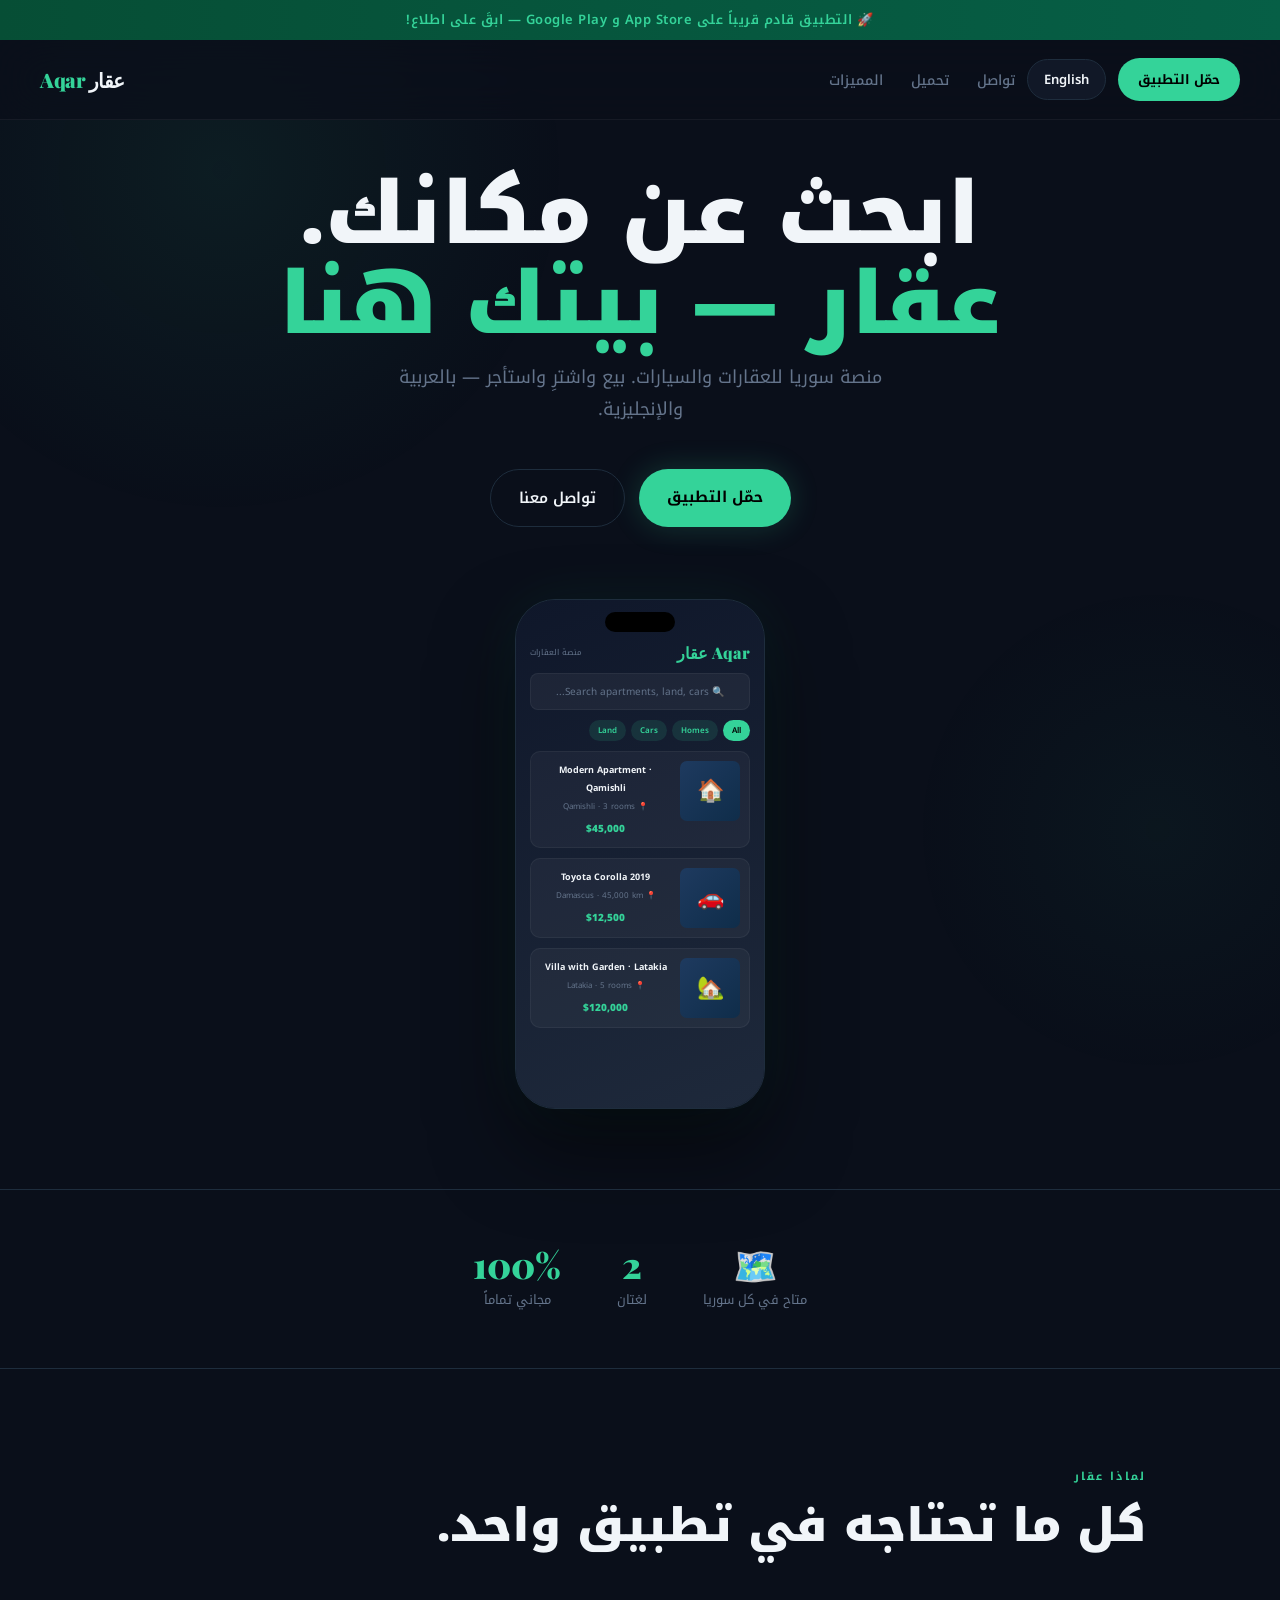
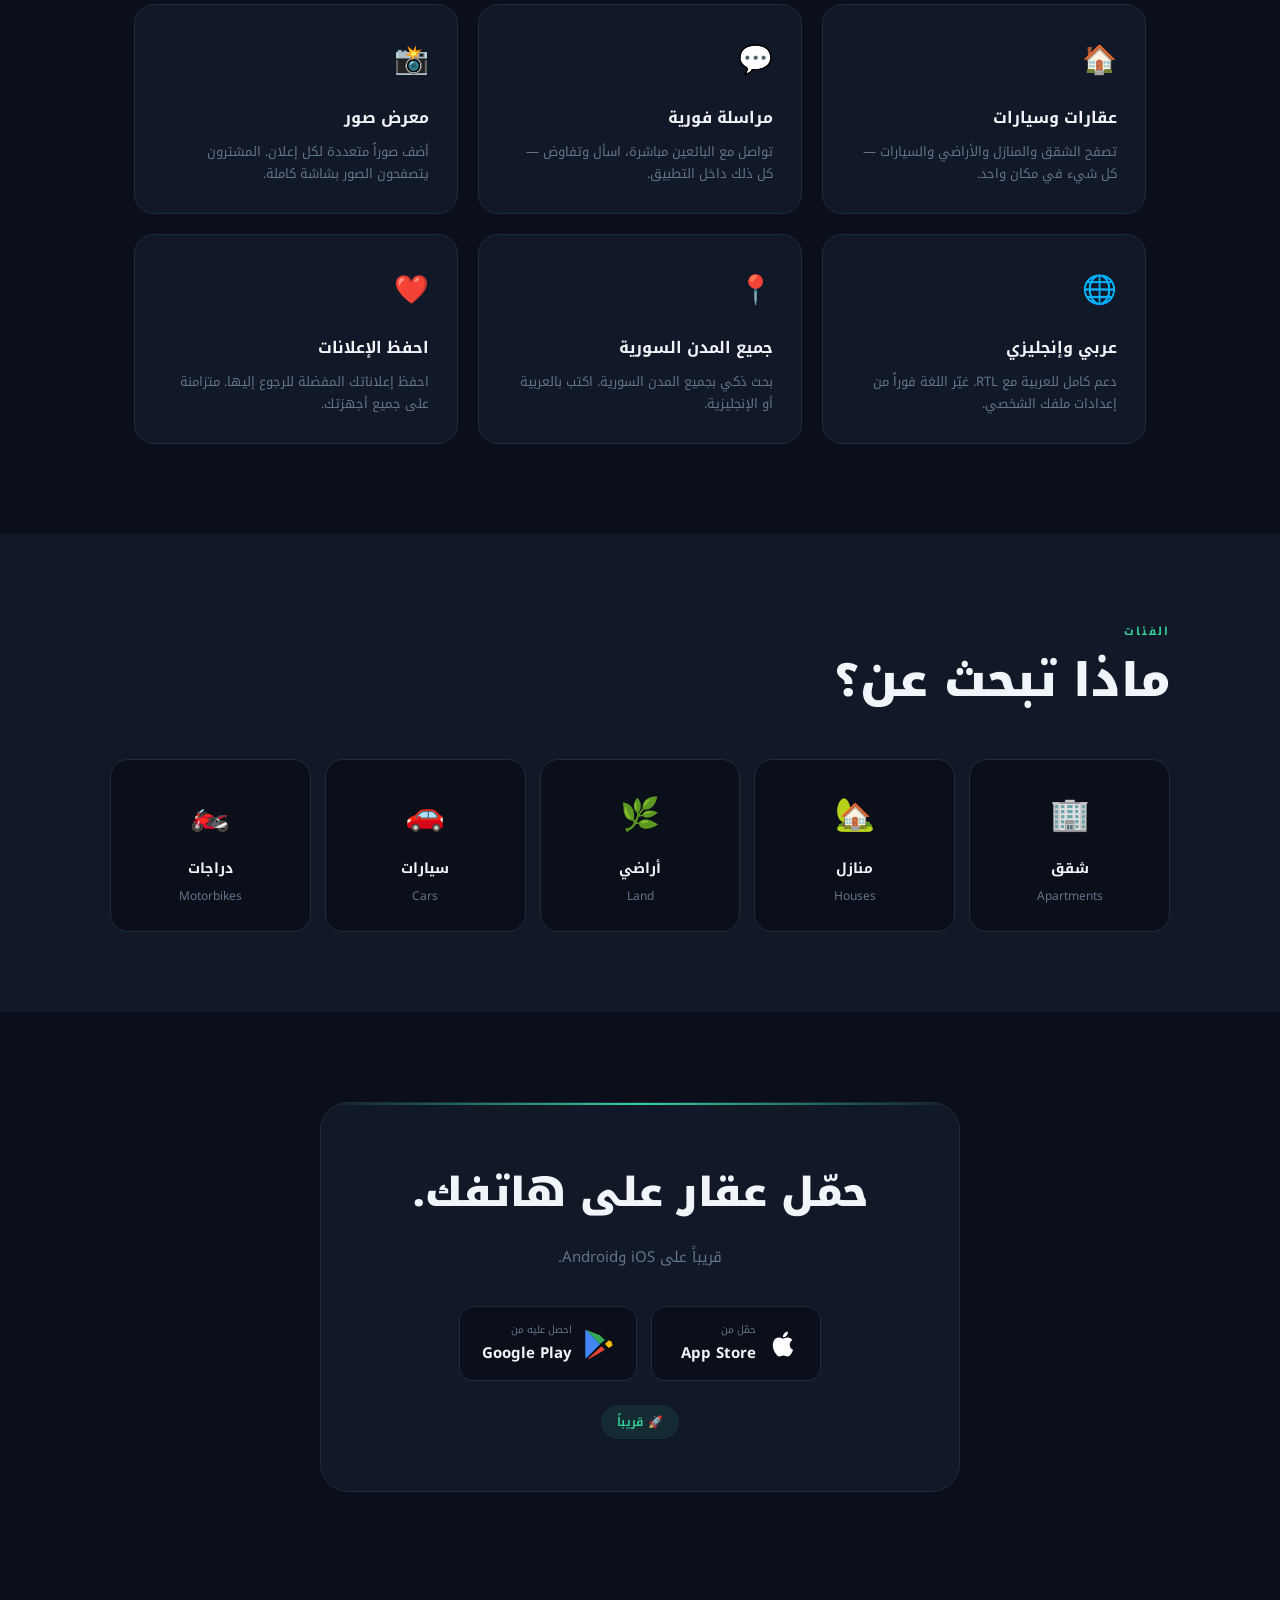
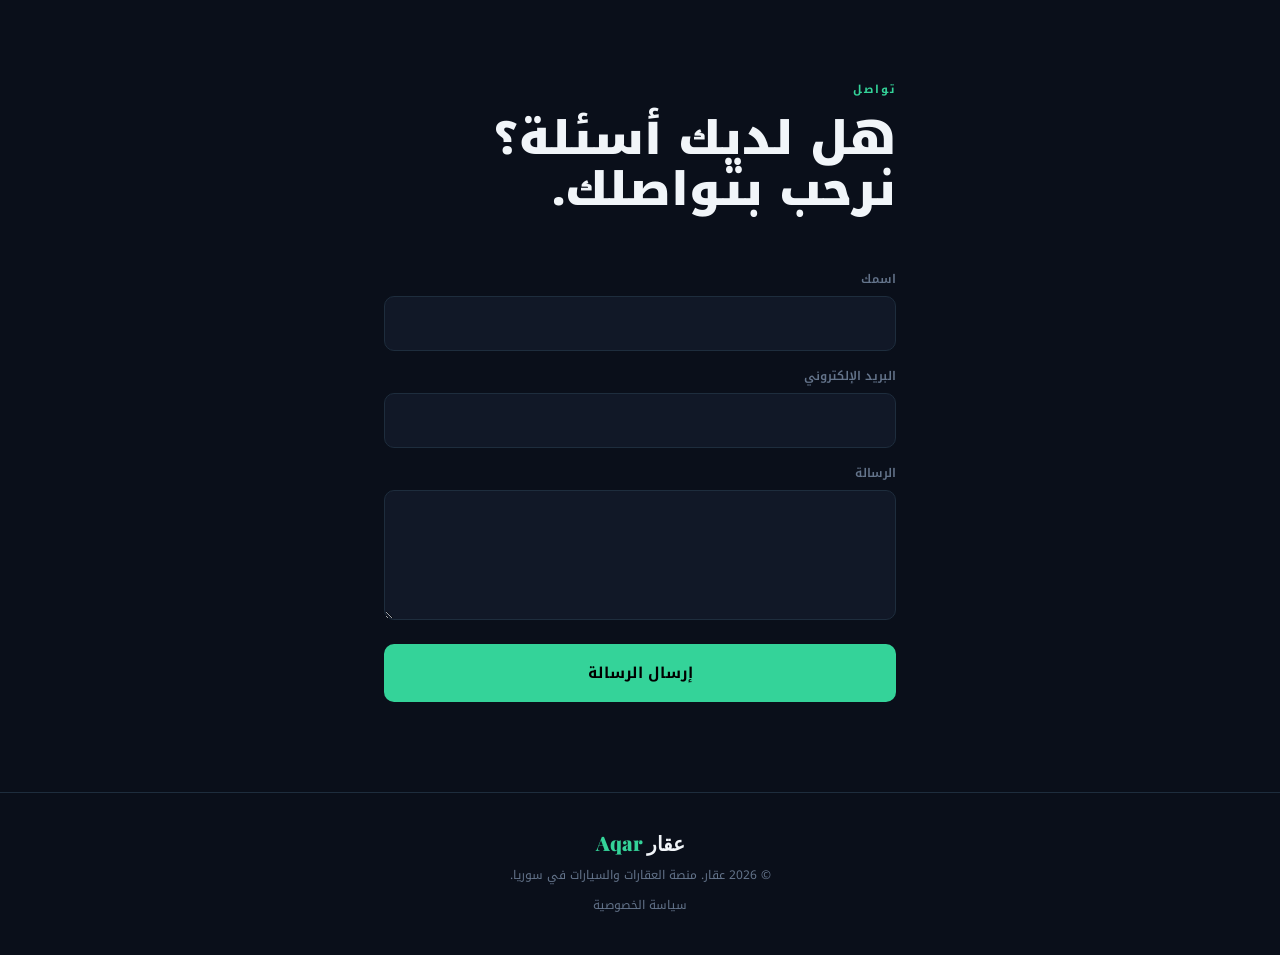
==== commit 7829d10a: "Set Arabic as default language" ====
--- a/index.html
+++ b/index.html
@@ -1,6 +1,6 @@
 <!DOCTYPE html>
-<html lang="en" dir="ltr">
-<head>
+<html lang="ar" dir="rtl">
+  <head>
   <meta charset="UTF-8" />
   <meta name="viewport" content="width=device-width, initial-scale=1.0" />
   <title>Aqar عقار</title>
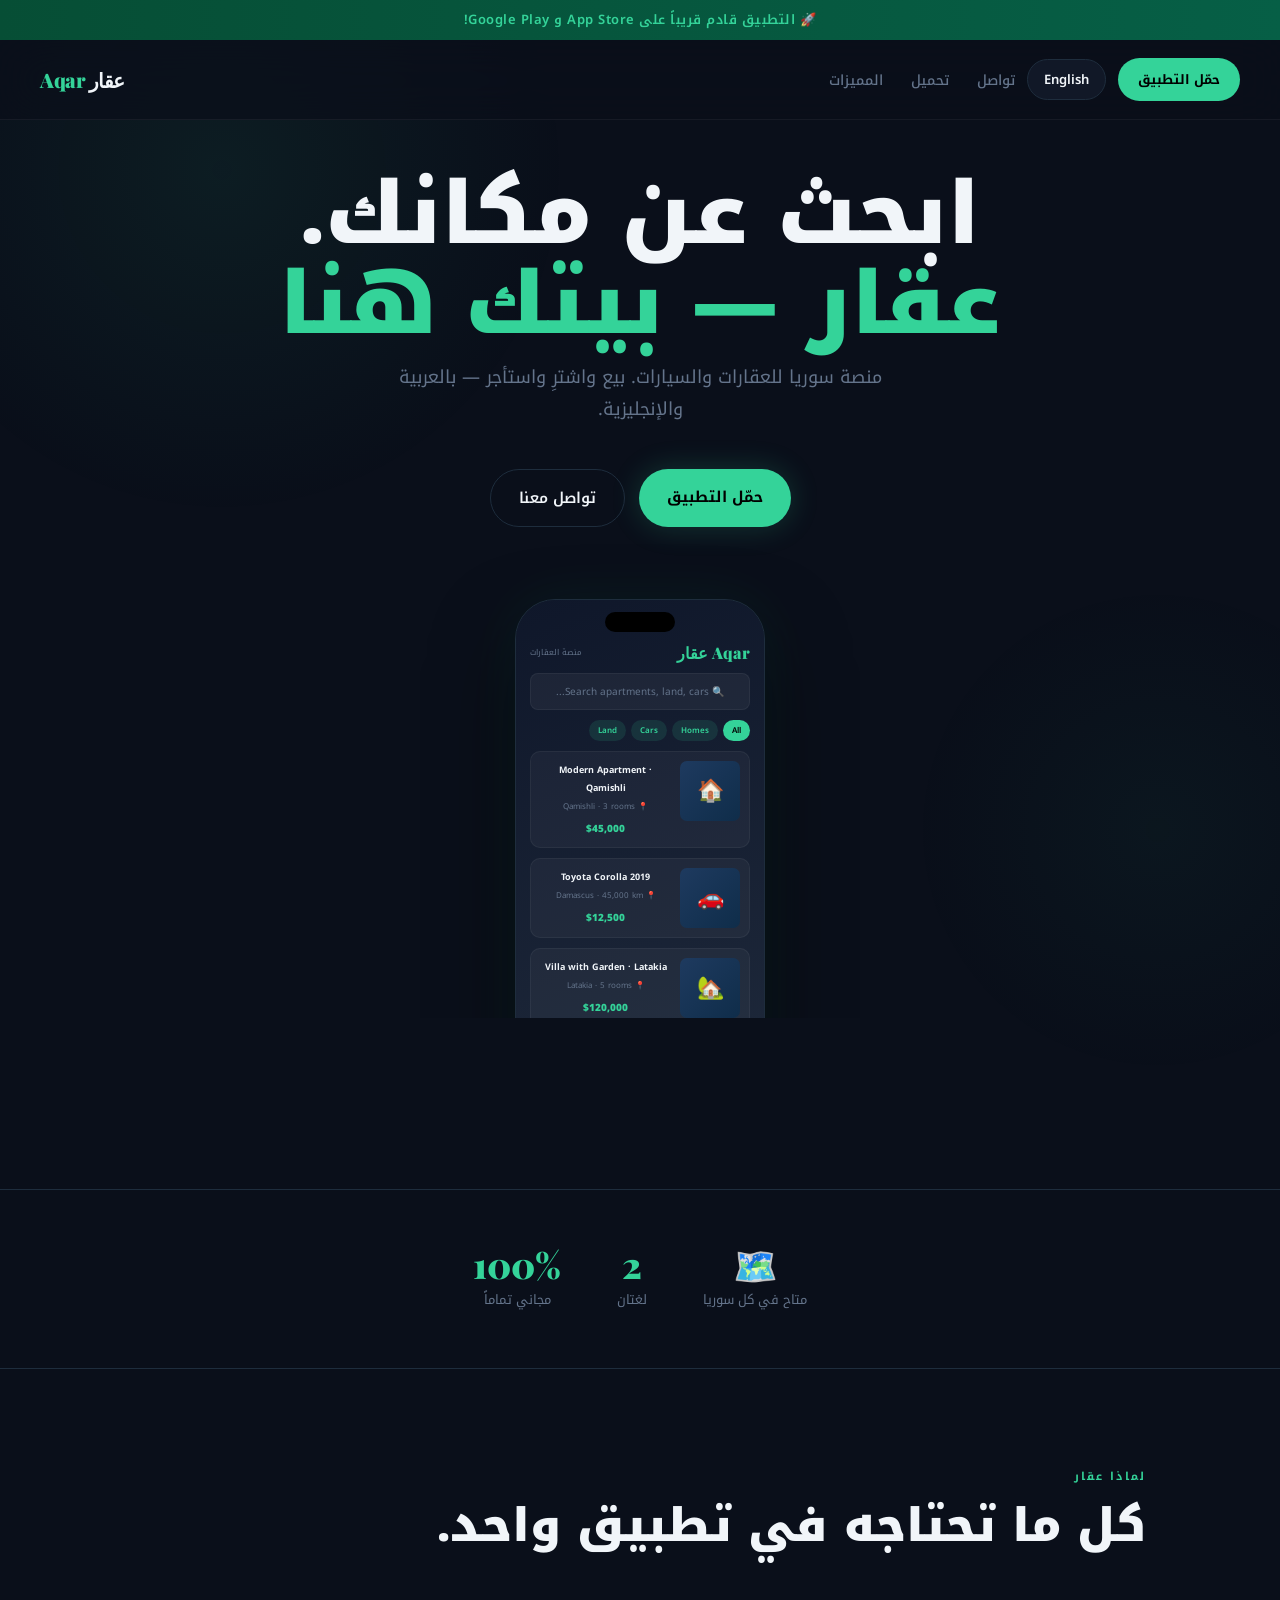
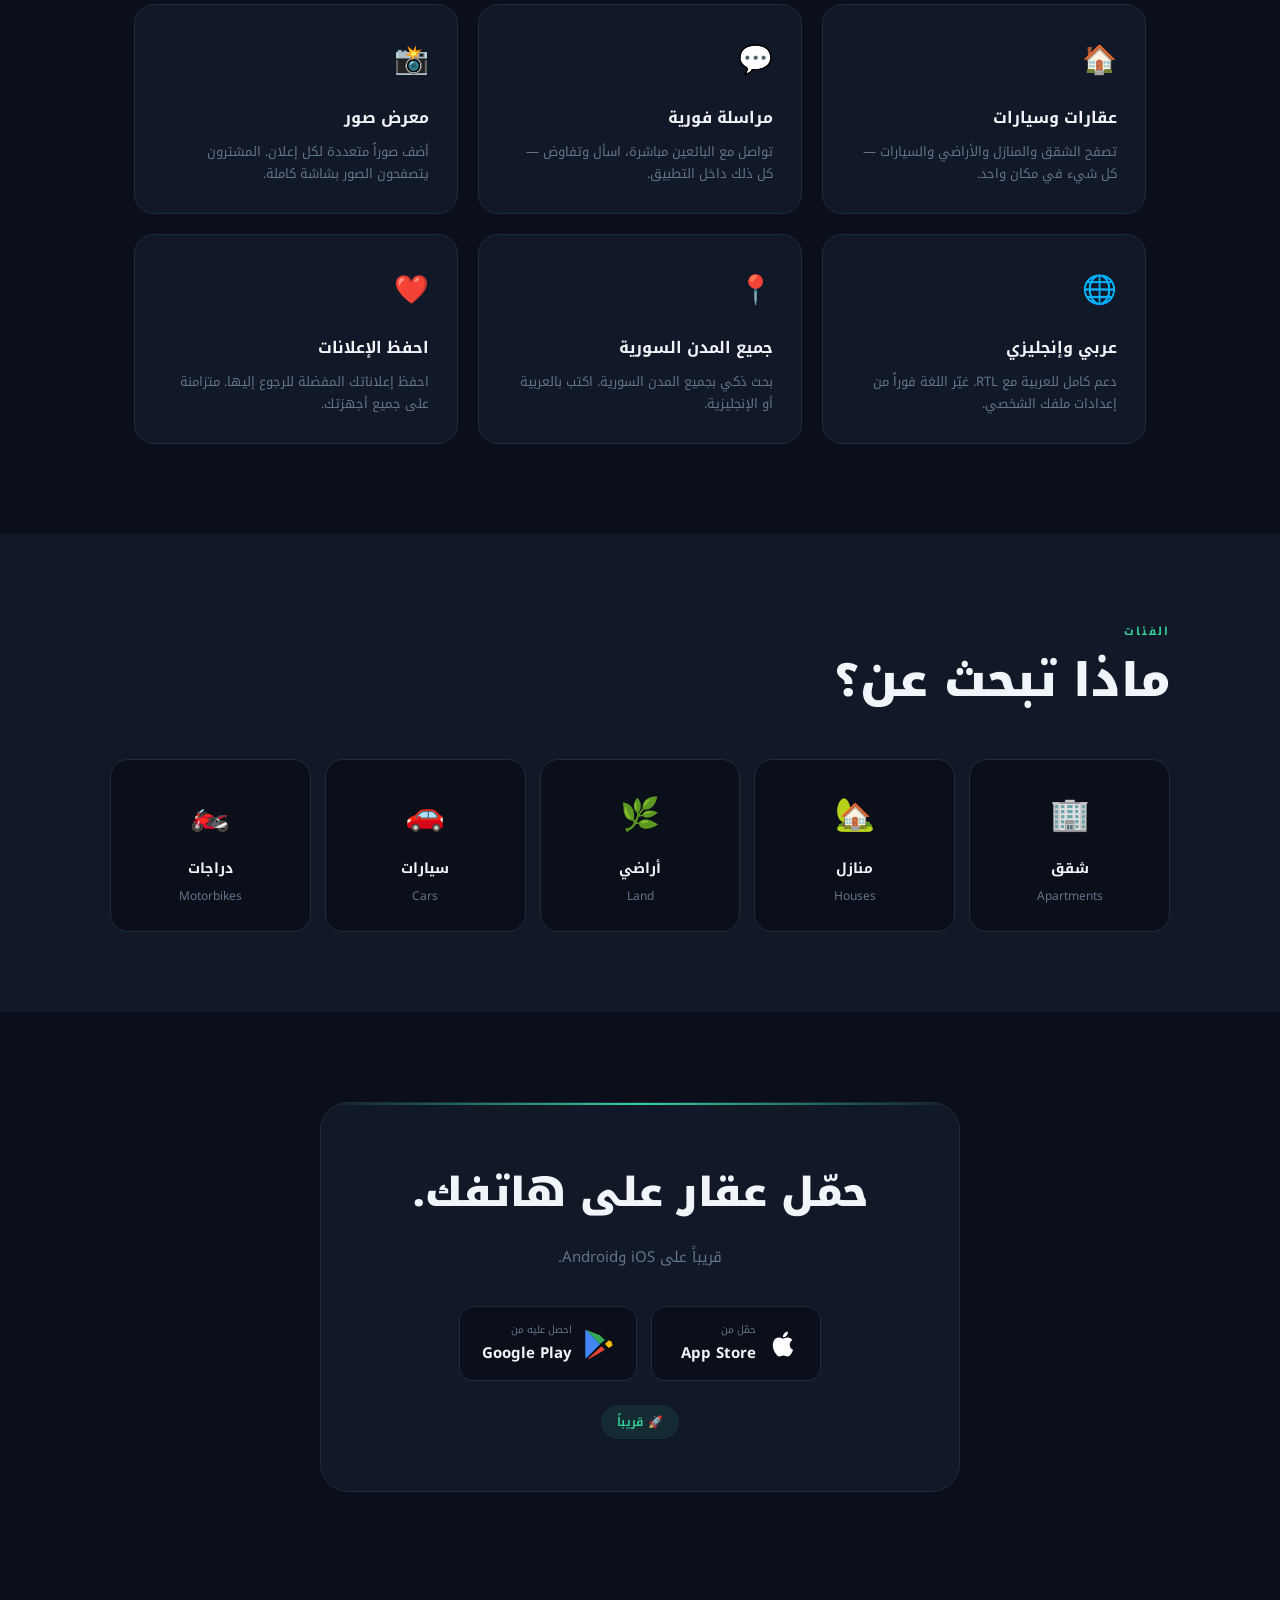
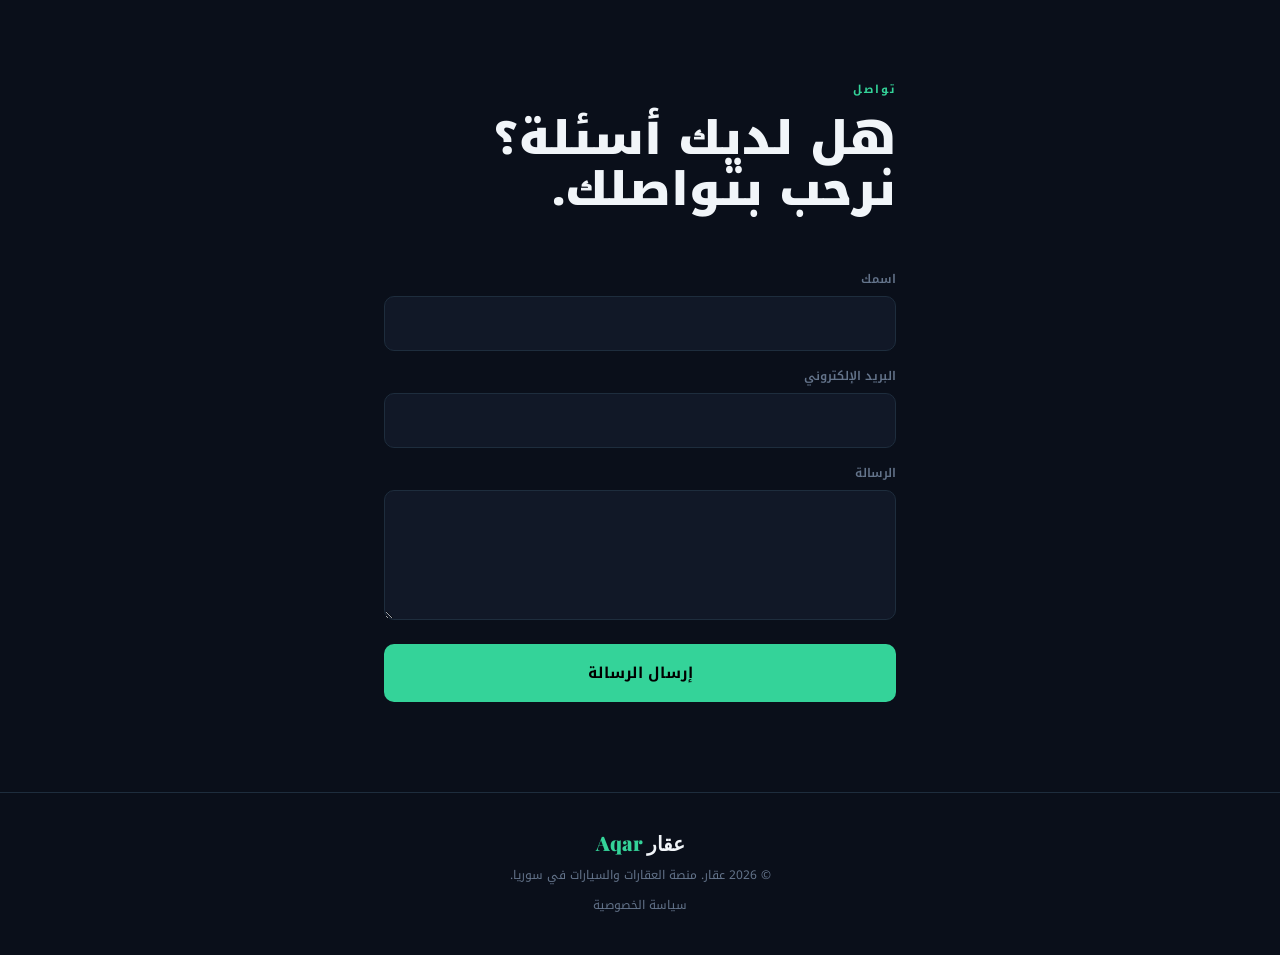
==== commit 7ba950c0: "Fix Arabic banner text on mobile" ====
--- a/index.html
+++ b/index.html
@@ -1,17 +1,22 @@
 <!DOCTYPE html>
 <html lang="ar" dir="rtl">
-  <head>
+
+<head>
   <meta charset="UTF-8" />
   <meta name="viewport" content="width=device-width, initial-scale=1.0" />
   <title>Aqar عقار</title>
-  <link href="https://fonts.googleapis.com/css2?family=Playfair+Display:wght@700;900&family=DM+Sans:wght@300;400;500;600;700&family=Noto+Kufi+Arabic:wght@400;600;700;900&display=swap" rel="stylesheet">
+  <link
+    href="https://fonts.googleapis.com/css2?family=Playfair+Display:wght@700;900&family=DM+Sans:wght@300;400;500;600;700&family=Noto+Kufi+Arabic:wght@400;600;700;900&display=swap"
+    rel="stylesheet">
   <link rel="stylesheet" href="style.css">
 </head>
+
 <body>
 
   <!-- COMING SOON BANNER -->
   <div id="topBanner">
-    <span data-en="🚀 App coming soon to App Store & Google Play — Stay tuned!" data-ar="🚀 التطبيق قادم قريباً على App Store و Google Play — ابقَ على اطلاع!">🚀 App coming soon to App Store & Google Play — Stay tuned!</span>
+    <span data-en="🚀 App coming soon to App Store & Google Play — Stay tuned!"
+      data-ar="🚀 التطبيق قادم قريباً على App Store و Google Play!">
   </div>
 
   <!-- NAV -->
@@ -34,7 +39,9 @@
       <span data-en="Find your place." data-ar="ابحث عن مكانك.">Find your place.</span><br>
       <span class="hero-title-ar" data-en="Aqar عقار" data-ar="عقار — بيتك هنا">Aqar عقار</span>
     </h1>
-    <p class="hero-sub" data-en="Syria's marketplace for real estate and vehicles. Buy, sell, and rent — in Arabic and English." data-ar="منصة سوريا للعقارات والسيارات. بيع واشترِ واستأجر — بالعربية والإنجليزية.">
+    <p class="hero-sub"
+      data-en="Syria's marketplace for real estate and vehicles. Buy, sell, and rent — in Arabic and English."
+      data-ar="منصة سوريا للعقارات والسيارات. بيع واشترِ واستأجر — بالعربية والإنجليزية.">
       Syria's marketplace for real estate and vehicles. Buy, sell, and rent — in Arabic and English.
     </p>
     <div class="hero-buttons">
@@ -106,38 +113,57 @@
   <section class="features" id="features">
     <div class="reveal">
       <span class="section-label" data-en="Why Aqar" data-ar="لماذا عقار">Why Aqar</span>
-      <h2 class="section-title" data-en="Everything you need in one app." data-ar="كل ما تحتاجه في تطبيق واحد.">Everything you need in one app.</h2>
+      <h2 class="section-title" data-en="Everything you need in one app." data-ar="كل ما تحتاجه في تطبيق واحد.">
+        Everything you need in one app.</h2>
     </div>
     <div class="features-grid">
       <div class="feature-card reveal">
         <span class="feature-icon">🏠</span>
-        <div class="feature-title" data-en="Real Estate & Vehicles" data-ar="عقارات وسيارات">Real Estate & Vehicles</div>
-        <div class="feature-desc" data-en="Browse apartments, houses, land, cars and motorbikes — all in one place." data-ar="تصفح الشقق والمنازل والأراضي والسيارات — كل شيء في مكان واحد.">Browse apartments, houses, land, cars and motorbikes — all in one place.</div>
+        <div class="feature-title" data-en="Real Estate & Vehicles" data-ar="عقارات وسيارات">Real Estate & Vehicles
+        </div>
+        <div class="feature-desc" data-en="Browse apartments, houses, land, cars and motorbikes — all in one place."
+          data-ar="تصفح الشقق والمنازل والأراضي والسيارات — كل شيء في مكان واحد.">Browse apartments, houses, land, cars
+          and motorbikes — all in one place.</div>
       </div>
       <div class="feature-card reveal">
         <span class="feature-icon">💬</span>
         <div class="feature-title" data-en="Real-time Messaging" data-ar="مراسلة فورية">Real-time Messaging</div>
-        <div class="feature-desc" data-en="Chat directly with sellers, ask questions, and negotiate — all within the app." data-ar="تواصل مع البائعين مباشرة، اسأل وتفاوض — كل ذلك داخل التطبيق.">Chat directly with sellers, ask questions, and negotiate — all within the app.</div>
+        <div class="feature-desc"
+          data-en="Chat directly with sellers, ask questions, and negotiate — all within the app."
+          data-ar="تواصل مع البائعين مباشرة، اسأل وتفاوض — كل ذلك داخل التطبيق.">Chat directly with sellers, ask
+          questions, and negotiate — all within the app.</div>
       </div>
       <div class="feature-card reveal">
         <span class="feature-icon">📸</span>
         <div class="feature-title" data-en="Photo Galleries" data-ar="معرض صور">Photo Galleries</div>
-        <div class="feature-desc" data-en="Upload multiple photos per listing. Buyers swipe through fullscreen galleries." data-ar="أضف صوراً متعددة لكل إعلان. المشترون يتصفحون الصور بشاشة كاملة.">Upload multiple photos per listing. Buyers swipe through fullscreen galleries.</div>
+        <div class="feature-desc"
+          data-en="Upload multiple photos per listing. Buyers swipe through fullscreen galleries."
+          data-ar="أضف صوراً متعددة لكل إعلان. المشترون يتصفحون الصور بشاشة كاملة.">Upload multiple photos per listing.
+          Buyers swipe through fullscreen galleries.</div>
       </div>
       <div class="feature-card reveal">
         <span class="feature-icon">🌐</span>
         <div class="feature-title" data-en="Arabic & English" data-ar="عربي وإنجليزي">Arabic & English</div>
-        <div class="feature-desc" data-en="Full RTL Arabic support. Switch languages instantly from your profile settings." data-ar="دعم كامل للعربية مع RTL. غيّر اللغة فوراً من إعدادات ملفك الشخصي.">Full RTL Arabic support. Switch languages instantly from your profile settings.</div>
+        <div class="feature-desc"
+          data-en="Full RTL Arabic support. Switch languages instantly from your profile settings."
+          data-ar="دعم كامل للعربية مع RTL. غيّر اللغة فوراً من إعدادات ملفك الشخصي.">Full RTL Arabic support. Switch
+          languages instantly from your profile settings.</div>
       </div>
       <div class="feature-card reveal">
         <span class="feature-icon">📍</span>
         <div class="feature-title" data-en="All Syrian Cities" data-ar="جميع المدن السورية">All Syrian Cities</div>
-        <div class="feature-desc" data-en="Smart city search with all Syrian cities preloaded. Type in Arabic or English." data-ar="بحث ذكي بجميع المدن السورية. اكتب بالعربية أو الإنجليزية.">Smart city search with all Syrian cities preloaded. Type in Arabic or English.</div>
+        <div class="feature-desc"
+          data-en="Smart city search with all Syrian cities preloaded. Type in Arabic or English."
+          data-ar="بحث ذكي بجميع المدن السورية. اكتب بالعربية أو الإنجليزية.">Smart city search with all Syrian cities
+          preloaded. Type in Arabic or English.</div>
       </div>
       <div class="feature-card reveal">
         <span class="feature-icon">❤️</span>
         <div class="feature-title" data-en="Save Listings" data-ar="احفظ الإعلانات">Save Listings</div>
-        <div class="feature-desc" data-en="Save your favorite listings to revisit later. Synced across all your devices." data-ar="احفظ إعلاناتك المفضلة للرجوع إليها. متزامنة على جميع أجهزتك.">Save your favorite listings to revisit later. Synced across all your devices.</div>
+        <div class="feature-desc"
+          data-en="Save your favorite listings to revisit later. Synced across all your devices."
+          data-ar="احفظ إعلاناتك المفضلة للرجوع إليها. متزامنة على جميع أجهزتك.">Save your favorite listings to revisit
+          later. Synced across all your devices.</div>
       </div>
     </div>
   </section>
@@ -147,7 +173,8 @@
     <div class="categories-inner">
       <div class="reveal">
         <span class="section-label" data-en="Categories" data-ar="الفئات">Categories</span>
-        <h2 class="section-title" data-en="What are you looking for?" data-ar="ماذا تبحث عن؟">What are you looking for?</h2>
+        <h2 class="section-title" data-en="What are you looking for?" data-ar="ماذا تبحث عن؟">What are you looking for?
+        </h2>
       </div>
       <div class="cats-grid">
         <div class="cat-card reveal">
@@ -182,13 +209,16 @@
   <!-- DOWNLOAD -->
   <section class="download" id="download">
     <div class="download-card reveal">
-      <div class="download-title" data-en="Get Aqar on your phone." data-ar="حمّل عقار على هاتفك.">Get Aqar on your phone.</div>
-      <p class="download-sub" data-en="Available soon on iOS and Android." data-ar="قريباً على iOS وAndroid.">Available soon on iOS and Android.</p>
+      <div class="download-title" data-en="Get Aqar on your phone." data-ar="حمّل عقار على هاتفك.">Get Aqar on your
+        phone.</div>
+      <p class="download-sub" data-en="Available soon on iOS and Android." data-ar="قريباً على iOS وAndroid.">Available
+        soon on iOS and Android.</p>
       <div class="store-buttons">
         <a href="#" class="store-btn">
           <span class="store-icon">
             <svg viewBox="0 0 24 24" fill="white" xmlns="http://www.w3.org/2000/svg">
-              <path d="M18.71 19.5c-.83 1.24-1.71 2.45-3.05 2.47-1.34.03-1.77-.79-3.29-.79-1.53 0-2 .77-3.27.82-1.31.05-2.3-1.32-3.14-2.53C4.25 17 2.94 12.45 4.7 9.39c.87-1.52 2.43-2.48 4.12-2.51 1.28-.02 2.5.87 3.29.87.78 0 2.26-1.07 3.8-.91.65.03 2.47.26 3.64 1.98-.09.06-2.17 1.28-2.15 3.81.03 3.02 2.65 4.03 2.68 4.04-.03.07-.42 1.44-1.38 2.83M13 3.5c.73-.83 1.94-1.46 2.94-1.5.13 1.17-.34 2.35-1.04 3.19-.69.85-1.83 1.51-2.95 1.42-.15-1.15.41-2.35 1.05-3.11z"/>
+              <path
+                d="M18.71 19.5c-.83 1.24-1.71 2.45-3.05 2.47-1.34.03-1.77-.79-3.29-.79-1.53 0-2 .77-3.27.82-1.31.05-2.3-1.32-3.14-2.53C4.25 17 2.94 12.45 4.7 9.39c.87-1.52 2.43-2.48 4.12-2.51 1.28-.02 2.5.87 3.29.87.78 0 2.26-1.07 3.8-.91.65.03 2.47.26 3.64 1.98-.09.06-2.17 1.28-2.15 3.81.03 3.02 2.65 4.03 2.68 4.04-.03.07-.42 1.44-1.38 2.83M13 3.5c.73-.83 1.94-1.46 2.94-1.5.13 1.17-.34 2.35-1.04 3.19-.69.85-1.83 1.51-2.95 1.42-.15-1.15.41-2.35 1.05-3.11z" />
             </svg>
           </span>
           <div class="store-btn-text">
@@ -199,10 +229,13 @@
         <a href="#" class="store-btn">
           <span class="store-icon">
             <svg viewBox="0 0 24 24" xmlns="http://www.w3.org/2000/svg">
-              <path d="M3.18 23.76c.37.2.8.22 1.2.04l12.35-7.13-2.8-2.8-10.75 9.89z" fill="#EA4335"/>
-              <path d="M22.33 10.3L19.88 8.9l-3.15 3.1 3.15 3.1 2.47-1.43c.7-.4.7-1.37.01-1.77l-.03.4z" fill="#FBBC04"/>
-              <path d="M1.47.53C1.17.84 1 1.32 1 1.96v20.08c0 .64.17 1.12.48 1.43l.08.07 11.25-11.25v-.27L1.55.46l-.08.07z" fill="#4285F4"/>
-              <path d="M16.73 8.9L12.8 5 1.55.53l11.26 11.47 3.92-3.1z" fill="#34A853"/>
+              <path d="M3.18 23.76c.37.2.8.22 1.2.04l12.35-7.13-2.8-2.8-10.75 9.89z" fill="#EA4335" />
+              <path d="M22.33 10.3L19.88 8.9l-3.15 3.1 3.15 3.1 2.47-1.43c.7-.4.7-1.37.01-1.77l-.03.4z"
+                fill="#FBBC04" />
+              <path
+                d="M1.47.53C1.17.84 1 1.32 1 1.96v20.08c0 .64.17 1.12.48 1.43l.08.07 11.25-11.25v-.27L1.55.46l-.08.07z"
+                fill="#4285F4" />
+              <path d="M16.73 8.9L12.8 5 1.55.53l11.26 11.47 3.92-3.1z" fill="#34A853" />
             </svg>
           </span>
           <div class="store-btn-text">
@@ -219,9 +252,11 @@
   <section class="contact" id="contact">
     <div class="reveal">
       <span class="section-label" data-en="Contact" data-ar="تواصل">Contact</span>
-      <h2 class="section-title" data-en="Have questions? We'd love to hear from you." data-ar="هل لديك أسئلة؟ نرحب بتواصلك.">Have questions? We'd love to hear from you.</h2>
-    </div>
-    <form class="contact-form reveal" action="https://formspree.io/f/mqeyavga" method="POST" enctype="application/x-www-form-urlencoded">
+      <h2 class="section-title" data-en="Have questions? We'd love to hear from you."
+        data-ar="هل لديك أسئلة؟ نرحب بتواصلك.">Have questions? We'd love to hear from you.</h2>
+    </div>
+    <form class="contact-form reveal" action="https://formspree.io/f/mqeyavga" method="POST"
+      enctype="application/x-www-form-urlencoded">
       <div>
         <label class="form-label" data-en="Your Name" data-ar="اسمك">Your Name</label>
         <input class="form-input" type="text" name="name" required />
@@ -241,10 +276,13 @@
   <!-- FOOTER -->
   <footer>
     <div class="footer-logo">Aqar <span>عقار</span></div>
-    <p class="footer-text" data-en="© 2026 Aqar عقار. Syria's real estate & vehicle marketplace." data-ar="© 2026 عقار. منصة العقارات والسيارات في سوريا.">© 2026 Aqar عقار. Syria's real estate & vehicle marketplace.</p>
+    <p class="footer-text" data-en="© 2026 Aqar عقار. Syria's real estate & vehicle marketplace."
+      data-ar="© 2026 عقار. منصة العقارات والسيارات في سوريا.">© 2026 Aqar عقار. Syria's real estate & vehicle
+      marketplace.</p>
     <a href="privacy.html" class="footer-privacy" data-en="Privacy Policy" data-ar="سياسة الخصوصية">Privacy Policy</a>
   </footer>
 
   <script src="main.js"></script>
 </body>
-</html>
+
+</html>
--- a/style.css
+++ b/style.css
@@ -2,7 +2,13 @@
    AQAR عقار — Global Stylesheet
    ============================================ */
 
-*, *::before, *::after { box-sizing: border-box; margin: 0; padding: 0; }
+*,
+*::before,
+*::after {
+  box-sizing: border-box;
+  margin: 0;
+  padding: 0;
+}
 
 :root {
   --bg: #0a0f1a;
@@ -15,7 +21,9 @@
   --subtle: #111827;
 }
 
-html { scroll-behavior: smooth; }
+html {
+  scroll-behavior: smooth;
+}
 
 body {
   background: var(--bg);
@@ -32,24 +40,38 @@
 /* ── Ambient background glow ── */
 body::before {
   content: '';
-  position: fixed; top: -20%; left: -10%;
-  width: 700px; height: 700px;
-  background: radial-gradient(circle, rgba(52,211,153,0.07) 0%, transparent 70%);
-  pointer-events: none; z-index: 0;
+  position: fixed;
+  top: -20%;
+  left: -10%;
+  width: 700px;
+  height: 700px;
+  background: radial-gradient(circle, rgba(52, 211, 153, 0.07) 0%, transparent 70%);
+  pointer-events: none;
+  z-index: 0;
   animation: ambientDrift 12s ease-in-out infinite alternate;
 }
+
 body::after {
   content: '';
-  position: fixed; bottom: -20%; right: -10%;
-  width: 500px; height: 500px;
-  background: radial-gradient(circle, rgba(52,211,153,0.04) 0%, transparent 70%);
-  pointer-events: none; z-index: 0;
+  position: fixed;
+  bottom: -20%;
+  right: -10%;
+  width: 500px;
+  height: 500px;
+  background: radial-gradient(circle, rgba(52, 211, 153, 0.04) 0%, transparent 70%);
+  pointer-events: none;
+  z-index: 0;
   animation: ambientDrift 16s ease-in-out infinite alternate-reverse;
 }
 
 @keyframes ambientDrift {
-  from { transform: translate(0, 0); }
-  to   { transform: translate(40px, 30px); }
+  from {
+    transform: translate(0, 0);
+  }
+
+  to {
+    transform: translate(40px, 30px);
+  }
 }
 
 /* ============================================
@@ -67,85 +89,147 @@
   color: #34d399;
   letter-spacing: 0.5px;
   position: fixed;
-  top: 0; left: 0; right: 0;
+  top: 0;
+  left: 0;
+  right: 0;
   z-index: 101;
   animation: bannerShimmer 4s ease-in-out infinite;
 }
 
 @keyframes bannerShimmer {
-  0%, 100% { background-position: 0% 50%; }
-  50%       { background-position: 100% 50%; }
+
+  0%,
+  100% {
+    background-position: 0% 50%;
+  }
+
+  50% {
+    background-position: 100% 50%;
+  }
 }
 
 /* ============================================
    NAV — always LTR so logo stays top-left
    ============================================ */
 nav {
-  position: fixed; top: 40px; left: 0; right: 0; z-index: 100;
-  display: flex; align-items: center; justify-content: space-between;
+  position: fixed;
+  top: 40px;
+  left: 0;
+  right: 0;
+  z-index: 100;
+  display: flex;
+  align-items: center;
+  justify-content: space-between;
   padding: 18px 40px;
-  background: rgba(10,15,26,0.7);
+  background: rgba(10, 15, 26, 0.7);
   backdrop-filter: blur(24px);
   -webkit-backdrop-filter: blur(24px);
-  border-bottom: 1px solid rgba(255,255,255,0.05);
+  border-bottom: 1px solid rgba(255, 255, 255, 0.05);
   direction: ltr;
   transition: background 0.3s ease, box-shadow 0.3s ease;
 }
 
 nav.scrolled {
-  background: rgba(10,15,26,0.95);
-  box-shadow: 0 4px 30px rgba(0,0,0,0.3);
+  background: rgba(10, 15, 26, 0.95);
+  box-shadow: 0 4px 30px rgba(0, 0, 0, 0.3);
 }
 
 .nav-logo {
   font-family: 'Playfair Display', serif;
-  font-size: 20px; font-weight: 900;
-  color: var(--primary); letter-spacing: -0.5px;
+  font-size: 20px;
+  font-weight: 900;
+  color: var(--primary);
+  letter-spacing: -0.5px;
   text-decoration: none;
   transition: opacity 0.2s;
 }
-.nav-logo:hover { opacity: 0.8; }
-.nav-logo span { color: var(--text); }
-
-.nav-right { display: flex; align-items: center; gap: 12px; }
-
-.nav-links { display: flex; gap: 28px; list-style: none; }
+
+.nav-logo:hover {
+  opacity: 0.8;
+}
+
+.nav-logo span {
+  color: var(--text);
+}
+
+.nav-right {
+  display: flex;
+  align-items: center;
+  gap: 12px;
+}
+
+.nav-links {
+  display: flex;
+  gap: 28px;
+  list-style: none;
+}
+
 .nav-links a {
-  color: var(--muted); text-decoration: none;
-  font-size: 14px; font-weight: 500;
+  color: var(--muted);
+  text-decoration: none;
+  font-size: 14px;
+  font-weight: 500;
   transition: color 0.2s;
   position: relative;
 }
+
 .nav-links a::after {
   content: '';
-  position: absolute; bottom: -3px; left: 0; right: 0;
-  height: 1px; background: var(--primary);
-  transform: scaleX(0); transform-origin: left;
+  position: absolute;
+  bottom: -3px;
+  left: 0;
+  right: 0;
+  height: 1px;
+  background: var(--primary);
+  transform: scaleX(0);
+  transform-origin: left;
   transition: transform 0.25s ease;
 }
-.nav-links a:hover { color: var(--text); }
-.nav-links a:hover::after { transform: scaleX(1); }
+
+.nav-links a:hover {
+  color: var(--text);
+}
+
+.nav-links a:hover::after {
+  transform: scaleX(1);
+}
 
 .lang-btn {
-  background: var(--card); border: 1px solid var(--border);
-  color: var(--text); padding: 7px 16px; border-radius: 100px;
-  font-size: 13px; font-weight: 600; cursor: pointer;
-  transition: border-color 0.2s, background 0.2s; font-family: inherit;
-}
-.lang-btn:hover { border-color: var(--primary); background: rgba(52,211,153,0.06); }
+  background: var(--card);
+  border: 1px solid var(--border);
+  color: var(--text);
+  padding: 7px 16px;
+  border-radius: 100px;
+  font-size: 13px;
+  font-weight: 600;
+  cursor: pointer;
+  transition: border-color 0.2s, background 0.2s;
+  font-family: inherit;
+}
+
+.lang-btn:hover {
+  border-color: var(--primary);
+  background: rgba(52, 211, 153, 0.06);
+}
 
 .nav-cta {
-  background: var(--primary); color: #000;
-  border: none; padding: 9px 20px; border-radius: 100px;
-  font-weight: 700; font-size: 13px; cursor: pointer;
+  background: var(--primary);
+  color: #000;
+  border: none;
+  padding: 9px 20px;
+  border-radius: 100px;
+  font-weight: 700;
+  font-size: 13px;
+  cursor: pointer;
   text-decoration: none;
   transition: opacity 0.2s, transform 0.2s, box-shadow 0.2s;
-  box-shadow: 0 0 0 rgba(52,211,153,0);
-}
+  box-shadow: 0 0 0 rgba(52, 211, 153, 0);
+}
+
 .nav-cta:hover {
   opacity: 0.9;
   transform: translateY(-1px);
-  box-shadow: 0 4px 20px rgba(52,211,153,0.3);
+  box-shadow: 0 4px 20px rgba(52, 211, 153, 0.3);
 }
 
 /* ============================================
@@ -153,358 +237,731 @@
    ============================================ */
 .hero {
   min-height: 100vh;
-  display: flex; flex-direction: column;
-  align-items: center; justify-content: center;
-  text-align: center; padding: 170px 24px 80px;
-  position: relative; z-index: 1;
+  display: flex;
+  flex-direction: column;
+  align-items: center;
+  justify-content: center;
+  text-align: center;
+  padding: 170px 24px 80px;
+  position: relative;
+  z-index: 1;
 }
 
 .hero-title {
   font-family: 'Playfair Display', serif;
   font-size: clamp(44px, 8vw, 86px);
-  font-weight: 900; line-height: 1.05;
-  letter-spacing: -2px; margin-bottom: 10px;
-  animation: fadeUp 0.7s cubic-bezier(0.22,1,0.36,1) both;
-}
+  font-weight: 900;
+  line-height: 1.05;
+  letter-spacing: -2px;
+  margin-bottom: 10px;
+  animation: fadeUp 0.7s cubic-bezier(0.22, 1, 0.36, 1) both;
+}
+
 body.ar .hero-title {
-  font-family: 'Noto Kufi Arabic', sans-serif; letter-spacing: 0;
-}
-.hero-title-ar { display: block; color: var(--primary); }
+  font-family: 'Noto Kufi Arabic', sans-serif;
+  letter-spacing: 0;
+}
+
+.hero-title-ar {
+  display: block;
+  color: var(--primary);
+}
 
 .hero-sub {
   font-size: clamp(15px, 2.5vw, 18px);
-  color: var(--muted); max-width: 500px;
-  line-height: 1.8; margin: 0 auto 44px;
-  animation: fadeUp 0.7s cubic-bezier(0.22,1,0.36,1) 0.12s both;
+  color: var(--muted);
+  max-width: 500px;
+  line-height: 1.8;
+  margin: 0 auto 44px;
+  animation: fadeUp 0.7s cubic-bezier(0.22, 1, 0.36, 1) 0.12s both;
 }
 
 .hero-buttons {
-  display: flex; gap: 14px; flex-wrap: wrap;
+  display: flex;
+  gap: 14px;
+  flex-wrap: wrap;
   justify-content: center;
-  animation: fadeUp 0.7s cubic-bezier(0.22,1,0.36,1) 0.22s both;
+  animation: fadeUp 0.7s cubic-bezier(0.22, 1, 0.36, 1) 0.22s both;
 }
 
 .btn-primary {
-  background: var(--primary); color: #000;
-  padding: 14px 28px; border-radius: 100px;
-  font-weight: 700; font-size: 15px; text-decoration: none;
+  background: var(--primary);
+  color: #000;
+  padding: 14px 28px;
+  border-radius: 100px;
+  font-weight: 700;
+  font-size: 15px;
+  text-decoration: none;
   transition: opacity 0.2s, transform 0.2s, box-shadow 0.2s;
-  box-shadow: 0 0 30px rgba(52,211,153,0.2);
-}
+  box-shadow: 0 0 30px rgba(52, 211, 153, 0.2);
+}
+
 .btn-primary:hover {
   opacity: 0.88;
   transform: translateY(-2px);
-  box-shadow: 0 8px 32px rgba(52,211,153,0.35);
+  box-shadow: 0 8px 32px rgba(52, 211, 153, 0.35);
 }
 
 .btn-secondary {
-  background: transparent; color: var(--text);
-  padding: 14px 28px; border-radius: 100px;
-  font-weight: 600; font-size: 15px; text-decoration: none;
+  background: transparent;
+  color: var(--text);
+  padding: 14px 28px;
+  border-radius: 100px;
+  font-weight: 600;
+  font-size: 15px;
+  text-decoration: none;
   border: 1px solid var(--border);
   transition: border-color 0.2s, background 0.2s, transform 0.2s;
 }
+
 .btn-secondary:hover {
   border-color: var(--primary);
-  background: rgba(52,211,153,0.04);
+  background: rgba(52, 211, 153, 0.04);
   transform: translateY(-2px);
 }
 
 /* ── Phone mockup ── */
 .phone-wrap {
   margin-top: 72px;
-  animation: fadeUp 0.9s cubic-bezier(0.22,1,0.36,1) 0.35s both;
+  animation: fadeUp 0.9s cubic-bezier(0.22, 1, 0.36, 1) 0.35s both;
 }
 
 .phone-frame {
-  width: 250px; height: 510px;
-  background: var(--card); border-radius: 40px;
-  border: 1px solid var(--border); overflow: hidden;
-  position: relative; margin: 0 auto;
-  box-shadow: 0 40px 80px rgba(0,0,0,0.5), 0 0 60px rgba(52,211,153,0.08);
+  width: 250px;
+  height: 510px;
+  background: var(--card);
+  border-radius: 40px;
+  border: 1px solid var(--border);
+  overflow: hidden;
+  position: relative;
+  margin: 0 auto;
+  box-shadow: 0 40px 80px rgba(0, 0, 0, 0.5), 0 0 60px rgba(52, 211, 153, 0.08);
   animation: phoneFloat 5s ease-in-out infinite;
 }
 
 @keyframes phoneFloat {
-  0%, 100% { transform: translateY(0px); }
-  50%       { transform: translateY(-12px); }
+
+  0%,
+  100% {
+    transform: translateY(0px);
+  }
+
+  50% {
+    transform: translateY(-12px);
+  }
 }
 
 .phone-notch {
-  position: absolute; top: 12px; left: 50%;
+  position: absolute;
+  top: 12px;
+  left: 50%;
   transform: translateX(-50%);
-  width: 70px; height: 20px;
-  background: #000; border-radius: 20px; z-index: 2;
-}
+  width: 70px;
+  height: 20px;
+  background: #000;
+  border-radius: 20px;
+  z-index: 2;
+}
+
 .phone-screen {
-  width: 100%; height: 100%;
+  width: 100%;
+  height: 100%;
   background: linear-gradient(160deg, #0f172a 0%, #1e293b 100%);
   padding: 42px 14px 14px;
-  display: flex; flex-direction: column; gap: 10px;
-}
-.ps-header { display: flex; justify-content: space-between; align-items: center; }
-.ps-logo { font-family: 'Playfair Display', serif; font-size: 16px; font-weight: 900; color: var(--primary); }
-.ps-sub { font-size: 8px; color: var(--muted); }
+  display: flex;
+  flex-direction: column;
+  gap: 10px;
+}
+
+.ps-header {
+  display: flex;
+  justify-content: space-between;
+  align-items: center;
+}
+
+.ps-logo {
+  font-family: 'Playfair Display', serif;
+  font-size: 16px;
+  font-weight: 900;
+  color: var(--primary);
+}
+
+.ps-sub {
+  font-size: 8px;
+  color: var(--muted);
+}
+
 .ps-search {
-  background: rgba(255,255,255,0.05); border-radius: 8px;
-  padding: 8px 12px; font-size: 10px; color: var(--muted);
-  border: 1px solid rgba(255,255,255,0.05);
-}
-.ps-cats { display: flex; gap: 5px; }
+  background: rgba(255, 255, 255, 0.05);
+  border-radius: 8px;
+  padding: 8px 12px;
+  font-size: 10px;
+  color: var(--muted);
+  border: 1px solid rgba(255, 255, 255, 0.05);
+}
+
+.ps-cats {
+  display: flex;
+  gap: 5px;
+}
+
 .ps-cat {
-  background: rgba(52,211,153,0.12); color: var(--primary);
-  border-radius: 20px; padding: 3px 9px; font-size: 8px; font-weight: 600;
-}
-.ps-cat.active { background: var(--primary); color: #000; }
+  background: rgba(52, 211, 153, 0.12);
+  color: var(--primary);
+  border-radius: 20px;
+  padding: 3px 9px;
+  font-size: 8px;
+  font-weight: 600;
+}
+
+.ps-cat.active {
+  background: var(--primary);
+  color: #000;
+}
+
 .ps-card {
-  background: rgba(255,255,255,0.04); border-radius: 10px;
-  padding: 9px; display: flex; gap: 9px;
-  border: 1px solid rgba(255,255,255,0.05);
+  background: rgba(255, 255, 255, 0.04);
+  border-radius: 10px;
+  padding: 9px;
+  display: flex;
+  gap: 9px;
+  border: 1px solid rgba(255, 255, 255, 0.05);
   transition: background 0.2s;
 }
+
 .ps-img {
-  width: 60px; height: 60px; border-radius: 7px; flex-shrink: 0;
+  width: 60px;
+  height: 60px;
+  border-radius: 7px;
+  flex-shrink: 0;
   background: linear-gradient(135deg, #1e3a5f, #0f2d4a);
-  display: flex; align-items: center; justify-content: center; font-size: 22px;
-}
-.ps-info { flex: 1; }
-.ps-title { font-size: 9px; font-weight: 700; color: var(--text); margin-bottom: 2px; }
-.ps-loc { font-size: 8px; color: var(--muted); margin-bottom: 5px; }
-.ps-price { font-size: 10px; font-weight: 900; color: var(--primary); }
+  display: flex;
+  align-items: center;
+  justify-content: center;
+  font-size: 22px;
+}
+
+.ps-info {
+  flex: 1;
+}
+
+.ps-title {
+  font-size: 9px;
+  font-weight: 700;
+  color: var(--text);
+  margin-bottom: 2px;
+}
+
+.ps-loc {
+  font-size: 8px;
+  color: var(--muted);
+  margin-bottom: 5px;
+}
+
+.ps-price {
+  font-size: 10px;
+  font-weight: 900;
+  color: var(--primary);
+}
 
 /* ============================================
    STATS
    ============================================ */
 .stats {
-  display: flex; justify-content: center;
-  gap: 56px; flex-wrap: wrap;
+  display: flex;
+  justify-content: center;
+  gap: 56px;
+  flex-wrap: wrap;
   padding: 56px 24px;
   border-top: 1px solid var(--border);
   border-bottom: 1px solid var(--border);
-  position: relative; z-index: 1;
-}
-.stat-item { text-align: center; }
+  position: relative;
+  z-index: 1;
+}
+
+.stat-item {
+  text-align: center;
+}
+
 .stat-number {
   font-family: 'Playfair Display', serif;
-  font-size: 36px; font-weight: 900;
-  color: var(--primary); line-height: 1; margin-bottom: 5px;
+  font-size: 36px;
+  font-weight: 900;
+  color: var(--primary);
+  line-height: 1;
+  margin-bottom: 5px;
   transition: transform 0.3s ease;
 }
-.stat-item:hover .stat-number { transform: scale(1.1); }
-.stat-label { font-size: 13px; color: var(--muted); }
+
+.stat-item:hover .stat-number {
+  transform: scale(1.1);
+}
+
+.stat-label {
+  font-size: 13px;
+  color: var(--muted);
+}
 
 /* ============================================
    SECTIONS — shared
    ============================================ */
 .section-label {
-  display: inline-block; color: var(--primary);
-  font-size: 11px; font-weight: 700;
-  letter-spacing: 2px; text-transform: uppercase; margin-bottom: 14px;
-}
+  display: inline-block;
+  color: var(--primary);
+  font-size: 11px;
+  font-weight: 700;
+  letter-spacing: 2px;
+  text-transform: uppercase;
+  margin-bottom: 14px;
+}
+
 .section-title {
   font-family: 'Playfair Display', serif;
-  font-size: clamp(28px, 4vw, 46px); font-weight: 900;
-  line-height: 1.1; letter-spacing: -1px; margin-bottom: 52px;
-}
-body.ar .section-title { font-family: 'Noto Kufi Arabic', sans-serif; letter-spacing: 0; }
+  font-size: clamp(28px, 4vw, 46px);
+  font-weight: 900;
+  line-height: 1.1;
+  letter-spacing: -1px;
+  margin-bottom: 52px;
+}
+
+body.ar .section-title {
+  font-family: 'Noto Kufi Arabic', sans-serif;
+  letter-spacing: 0;
+}
 
 /* ============================================
    FEATURES
    ============================================ */
 .features {
-  padding: 90px 24px; max-width: 1060px;
-  margin: 0 auto; position: relative; z-index: 1;
-}
+  padding: 90px 24px;
+  max-width: 1060px;
+  margin: 0 auto;
+  position: relative;
+  z-index: 1;
+}
+
 .features-grid {
   display: grid;
   grid-template-columns: repeat(auto-fit, minmax(280px, 1fr));
   gap: 20px;
 }
+
 .feature-card {
-  background: var(--card); border: 1px solid var(--border);
-  border-radius: 20px; padding: 28px;
+  background: var(--card);
+  border: 1px solid var(--border);
+  border-radius: 20px;
+  padding: 28px;
   transition: border-color 0.3s, transform 0.3s, box-shadow 0.3s;
-  position: relative; overflow: hidden;
-}
+  position: relative;
+  overflow: hidden;
+}
+
 .feature-card::before {
   content: '';
-  position: absolute; top: 0; left: 0; right: 0; bottom: 0;
-  background: radial-gradient(circle at 50% 0%, rgba(52,211,153,0.06) 0%, transparent 60%);
-  opacity: 0; transition: opacity 0.3s;
-}
+  position: absolute;
+  top: 0;
+  left: 0;
+  right: 0;
+  bottom: 0;
+  background: radial-gradient(circle at 50% 0%, rgba(52, 211, 153, 0.06) 0%, transparent 60%);
+  opacity: 0;
+  transition: opacity 0.3s;
+}
+
 .feature-card:hover {
-  border-color: rgba(52,211,153,0.4);
+  border-color: rgba(52, 211, 153, 0.4);
   transform: translateY(-4px);
-  box-shadow: 0 12px 40px rgba(0,0,0,0.3), 0 0 0 1px rgba(52,211,153,0.1);
-}
-.feature-card:hover::before { opacity: 1; }
-.feature-icon { font-size: 28px; margin-bottom: 16px; display: block; }
-.feature-title { font-size: 16px; font-weight: 700; margin-bottom: 8px; }
-.feature-desc { font-size: 13px; color: var(--muted); line-height: 1.7; }
+  box-shadow: 0 12px 40px rgba(0, 0, 0, 0.3), 0 0 0 1px rgba(52, 211, 153, 0.1);
+}
+
+.feature-card:hover::before {
+  opacity: 1;
+}
+
+.feature-icon {
+  font-size: 28px;
+  margin-bottom: 16px;
+  display: block;
+}
+
+.feature-title {
+  font-size: 16px;
+  font-weight: 700;
+  margin-bottom: 8px;
+}
+
+.feature-desc {
+  font-size: 13px;
+  color: var(--muted);
+  line-height: 1.7;
+}
 
 /* ============================================
    CATEGORIES
    ============================================ */
-.categories { padding: 80px 24px; background: var(--subtle); position: relative; z-index: 1; }
-.categories-inner { max-width: 1060px; margin: 0 auto; }
+.categories {
+  padding: 80px 24px;
+  background: var(--subtle);
+  position: relative;
+  z-index: 1;
+}
+
+.categories-inner {
+  max-width: 1060px;
+  margin: 0 auto;
+}
+
 .cats-grid {
   display: grid;
   grid-template-columns: repeat(auto-fit, minmax(160px, 1fr));
-  gap: 14px; margin-top: 44px;
-}
+  gap: 14px;
+  margin-top: 44px;
+}
+
 .cat-card {
-  background: var(--bg); border: 1px solid var(--border);
-  border-radius: 18px; padding: 24px 20px; text-align: center;
+  background: var(--bg);
+  border: 1px solid var(--border);
+  border-radius: 18px;
+  padding: 24px 20px;
+  text-align: center;
   transition: border-color 0.3s, transform 0.3s, box-shadow 0.3s;
   cursor: default;
 }
+
 .cat-card:hover {
   border-color: var(--primary);
   transform: translateY(-4px);
-  box-shadow: 0 8px 30px rgba(52,211,153,0.1);
-}
+  box-shadow: 0 8px 30px rgba(52, 211, 153, 0.1);
+}
+
 .cat-emoji {
-  font-size: 32px; display: block; margin-bottom: 10px;
+  font-size: 32px;
+  display: block;
+  margin-bottom: 10px;
   transition: transform 0.3s ease;
 }
-.cat-card:hover .cat-emoji { transform: scale(1.2) rotate(-5deg); }
-.cat-name { font-size: 14px; font-weight: 700; margin-bottom: 3px; }
-.cat-name-secondary { font-family: 'Noto Kufi Arabic', sans-serif; font-size: 12px; color: var(--muted); }
+
+.cat-card:hover .cat-emoji {
+  transform: scale(1.2) rotate(-5deg);
+}
+
+.cat-name {
+  font-size: 14px;
+  font-weight: 700;
+  margin-bottom: 3px;
+}
+
+.cat-name-secondary {
+  font-family: 'Noto Kufi Arabic', sans-serif;
+  font-size: 12px;
+  color: var(--muted);
+}
 
 /* ============================================
    DOWNLOAD
    ============================================ */
-.download { padding: 90px 24px; text-align: center; position: relative; z-index: 1; }
+.download {
+  padding: 90px 24px;
+  text-align: center;
+  position: relative;
+  z-index: 1;
+}
+
 .download-card {
-  max-width: 640px; margin: 0 auto;
-  background: var(--card); border: 1px solid var(--border);
-  border-radius: 28px; padding: 52px 36px; position: relative; overflow: hidden;
-}
+  max-width: 640px;
+  margin: 0 auto;
+  background: var(--card);
+  border: 1px solid var(--border);
+  border-radius: 28px;
+  padding: 52px 36px;
+  position: relative;
+  overflow: hidden;
+}
+
 .download-card::before {
-  content: ''; position: absolute; top: 0; left: 0; right: 0; height: 2px;
+  content: '';
+  position: absolute;
+  top: 0;
+  left: 0;
+  right: 0;
+  height: 2px;
   background: linear-gradient(to right, transparent, var(--primary), transparent);
   animation: lineSlide 3s ease-in-out infinite;
 }
+
 @keyframes lineSlide {
-  0%, 100% { opacity: 0.5; transform: scaleX(0.6); }
-  50%       { opacity: 1; transform: scaleX(1); }
-}
+
+  0%,
+  100% {
+    opacity: 0.5;
+    transform: scaleX(0.6);
+  }
+
+  50% {
+    opacity: 1;
+    transform: scaleX(1);
+  }
+}
+
 .download-title {
   font-family: 'Playfair Display', serif;
-  font-size: clamp(26px, 4vw, 40px); font-weight: 900;
-  margin-bottom: 14px; letter-spacing: -1px;
-}
-body.ar .download-title { font-family: 'Noto Kufi Arabic', sans-serif; letter-spacing: 0; }
-.download-sub { color: var(--muted); font-size: 15px; margin-bottom: 36px; line-height: 1.7; }
-
-.store-buttons { display: flex; gap: 14px; justify-content: center; flex-wrap: wrap; }
+  font-size: clamp(26px, 4vw, 40px);
+  font-weight: 900;
+  margin-bottom: 14px;
+  letter-spacing: -1px;
+}
+
+body.ar .download-title {
+  font-family: 'Noto Kufi Arabic', sans-serif;
+  letter-spacing: 0;
+}
+
+.download-sub {
+  color: var(--muted);
+  font-size: 15px;
+  margin-bottom: 36px;
+  line-height: 1.7;
+}
+
+.store-buttons {
+  display: flex;
+  gap: 14px;
+  justify-content: center;
+  flex-wrap: wrap;
+}
+
 .store-btn {
-  display: flex; align-items: center; gap: 12px;
-  background: var(--bg); border: 1px solid var(--border);
-  border-radius: 14px; padding: 13px 22px;
-  text-decoration: none; color: var(--text);
-  transition: border-color 0.2s, background 0.2s, transform 0.2s; min-width: 170px;
-}
+  display: flex;
+  align-items: center;
+  gap: 12px;
+  background: var(--bg);
+  border: 1px solid var(--border);
+  border-radius: 14px;
+  padding: 13px 22px;
+  text-decoration: none;
+  color: var(--text);
+  transition: border-color 0.2s, background 0.2s, transform 0.2s;
+  min-width: 170px;
+}
+
 .store-btn:hover {
   border-color: var(--primary);
-  background: rgba(52,211,153,0.04);
+  background: rgba(52, 211, 153, 0.04);
   transform: translateY(-2px);
 }
-.store-btn-text { text-align: left; }
-body.ar .store-btn-text { text-align: right; }
-.store-btn-label { font-size: 10px; color: var(--muted); }
-.store-btn-name { font-size: 15px; font-weight: 700; }
-.store-icon svg { width: 30px; height: 30px; display: block; }
+
+.store-btn-text {
+  text-align: left;
+}
+
+body.ar .store-btn-text {
+  text-align: right;
+}
+
+.store-btn-label {
+  font-size: 10px;
+  color: var(--muted);
+}
+
+.store-btn-name {
+  font-size: 15px;
+  font-weight: 700;
+}
+
+.store-icon svg {
+  width: 30px;
+  height: 30px;
+  display: block;
+}
+
 .coming-tag {
-  display: inline-block; margin-top: 24px;
-  background: rgba(52,211,153,0.1); color: var(--primary);
-  border-radius: 100px; padding: 6px 16px; font-size: 12px; font-weight: 600;
+  display: inline-block;
+  margin-top: 24px;
+  background: rgba(52, 211, 153, 0.1);
+  color: var(--primary);
+  border-radius: 100px;
+  padding: 6px 16px;
+  font-size: 12px;
+  font-weight: 600;
   animation: pulseBadge 2.5s ease-in-out infinite;
 }
+
 @keyframes pulseBadge {
-  0%, 100% { box-shadow: 0 0 0 0 rgba(52,211,153,0.2); }
-  50%       { box-shadow: 0 0 0 8px rgba(52,211,153,0); }
+
+  0%,
+  100% {
+    box-shadow: 0 0 0 0 rgba(52, 211, 153, 0.2);
+  }
+
+  50% {
+    box-shadow: 0 0 0 8px rgba(52, 211, 153, 0);
+  }
 }
 
 /* ============================================
    CONTACT
    ============================================ */
-.contact { padding: 90px 24px; max-width: 560px; margin: 0 auto; position: relative; z-index: 1; }
-.contact-form { display: flex; flex-direction: column; gap: 14px; margin-top: 44px; }
-.form-label { font-size: 12px; font-weight: 600; color: var(--muted); display: block; margin-bottom: 6px; }
-.form-input, .form-textarea {
-  width: 100%; background: var(--card); border: 1px solid var(--border);
-  border-radius: 10px; padding: 13px 15px; color: var(--text);
-  font-size: 14px; font-family: inherit; outline: none;
+.contact {
+  padding: 90px 24px;
+  max-width: 560px;
+  margin: 0 auto;
+  position: relative;
+  z-index: 1;
+}
+
+.contact-form {
+  display: flex;
+  flex-direction: column;
+  gap: 14px;
+  margin-top: 44px;
+}
+
+.form-label {
+  font-size: 12px;
+  font-weight: 600;
+  color: var(--muted);
+  display: block;
+  margin-bottom: 6px;
+}
+
+.form-input,
+.form-textarea {
+  width: 100%;
+  background: var(--card);
+  border: 1px solid var(--border);
+  border-radius: 10px;
+  padding: 13px 15px;
+  color: var(--text);
+  font-size: 14px;
+  font-family: inherit;
+  outline: none;
   transition: border-color 0.2s, box-shadow 0.2s;
 }
-.form-input:focus, .form-textarea:focus {
+
+.form-input:focus,
+.form-textarea:focus {
   border-color: var(--primary);
-  box-shadow: 0 0 0 3px rgba(52,211,153,0.1);
-}
-.form-input::placeholder, .form-textarea::placeholder { color: var(--muted); }
-.form-textarea { height: 130px; resize: vertical; }
+  box-shadow: 0 0 0 3px rgba(52, 211, 153, 0.1);
+}
+
+.form-input::placeholder,
+.form-textarea::placeholder {
+  color: var(--muted);
+}
+
+.form-textarea {
+  height: 130px;
+  resize: vertical;
+}
+
 .form-submit {
-  background: var(--primary); color: #000; border: none;
-  padding: 15px; border-radius: 10px; font-size: 15px; font-weight: 700;
-  cursor: pointer; font-family: inherit;
+  background: var(--primary);
+  color: #000;
+  border: none;
+  padding: 15px;
+  border-radius: 10px;
+  font-size: 15px;
+  font-weight: 700;
+  cursor: pointer;
+  font-family: inherit;
   transition: opacity 0.2s, transform 0.2s, box-shadow 0.2s;
 }
+
 .form-submit:hover {
   opacity: 0.88;
   transform: translateY(-1px);
-  box-shadow: 0 6px 20px rgba(52,211,153,0.3);
-}
-.form-submit:active { transform: translateY(0); }
+  box-shadow: 0 6px 20px rgba(52, 211, 153, 0.3);
+}
+
+.form-submit:active {
+  transform: translateY(0);
+}
 
 /* ============================================
    FOOTER
    ============================================ */
 footer {
-  border-top: 1px solid var(--border); padding: 36px 24px;
-  text-align: center; position: relative; z-index: 1;
-}
+  border-top: 1px solid var(--border);
+  padding: 36px 24px;
+  text-align: center;
+  position: relative;
+  z-index: 1;
+}
+
 .footer-logo {
-  font-family: 'Playfair Display', serif; font-size: 20px; font-weight: 900;
-  color: var(--primary); margin-bottom: 8px; display: inline-block;
-  direction: ltr; unicode-bidi: isolate;
-}
-.footer-logo span { color: var(--text); }
-.footer-text { font-size: 12px; color: var(--muted); }
+  font-family: 'Playfair Display', serif;
+  font-size: 20px;
+  font-weight: 900;
+  color: var(--primary);
+  margin-bottom: 8px;
+  display: inline-block;
+  direction: ltr;
+  unicode-bidi: isolate;
+}
+
+.footer-logo span {
+  color: var(--text);
+}
+
+.footer-text {
+  font-size: 12px;
+  color: var(--muted);
+}
+
 .footer-privacy {
-  font-size: 12px; color: var(--muted); text-decoration: none;
-  margin-top: 8px; display: inline-block;
+  font-size: 12px;
+  color: var(--muted);
+  text-decoration: none;
+  margin-top: 8px;
+  display: inline-block;
   transition: color 0.2s;
 }
-.footer-privacy:hover { color: var(--primary); }
+
+.footer-privacy:hover {
+  color: var(--primary);
+}
 
 /* ============================================
    ANIMATIONS
    ============================================ */
 @keyframes fadeUp {
-  from { opacity: 0; transform: translateY(24px); }
-  to   { opacity: 1; transform: translateY(0); }
+  from {
+    opacity: 0;
+    transform: translateY(24px);
+  }
+
+  to {
+    opacity: 1;
+    transform: translateY(0);
+  }
 }
 
 /* Scroll reveal */
 .reveal {
   opacity: 0;
   transform: translateY(28px);
-  transition: opacity 0.65s cubic-bezier(0.22,1,0.36,1),
-              transform 0.65s cubic-bezier(0.22,1,0.36,1);
-}
-.reveal.visible { opacity: 1; transform: translateY(0); }
+  transition: opacity 0.65s cubic-bezier(0.22, 1, 0.36, 1),
+    transform 0.65s cubic-bezier(0.22, 1, 0.36, 1);
+}
+
+.reveal.visible {
+  opacity: 1;
+  transform: translateY(0);
+}
 
 /* ============================================
    PRIVACY PAGE SPECIFIC
    ============================================ */
 .privacy-nav {
-  display: flex; align-items: center; justify-content: space-between;
+  display: flex;
+  align-items: center;
+  justify-content: space-between;
   padding: 18px 40px;
-  background: rgba(10,15,26,0.95);
+  background: rgba(10, 15, 26, 0.95);
   border-bottom: 1px solid var(--border);
   direction: ltr;
 }
+
 .privacy-nav .nav-logo {
   font-family: 'Playfair Display', serif;
 }
@@ -514,40 +971,64 @@
   margin: 0 auto;
   padding: 60px 24px 100px;
 }
+
 .page-title {
-  font-size: 36px; font-weight: 900;
-  margin-bottom: 8px; color: var(--text);
-  animation: fadeUp 0.6s cubic-bezier(0.22,1,0.36,1) both;
-}
+  font-size: 36px;
+  font-weight: 900;
+  margin-bottom: 8px;
+  color: var(--text);
+  animation: fadeUp 0.6s cubic-bezier(0.22, 1, 0.36, 1) both;
+}
+
 .page-date {
-  font-size: 13px; color: var(--muted);
+  font-size: 13px;
+  color: var(--muted);
   margin-bottom: 48px;
-  animation: fadeUp 0.6s cubic-bezier(0.22,1,0.36,1) 0.1s both;
-}
-.privacy-body { animation: fadeUp 0.6s cubic-bezier(0.22,1,0.36,1) 0.2s both; }
+  animation: fadeUp 0.6s cubic-bezier(0.22, 1, 0.36, 1) 0.1s both;
+}
+
+.privacy-body {
+  animation: fadeUp 0.6s cubic-bezier(0.22, 1, 0.36, 1) 0.2s both;
+}
 
 .container h2 {
-  font-size: 18px; font-weight: 700;
-  color: var(--primary);
-  margin-top: 40px; margin-bottom: 12px;
-}
+  font-size: 18px;
+  font-weight: 700;
+  color: var(--primary);
+  margin-top: 40px;
+  margin-bottom: 12px;
+}
+
 .container p {
-  font-size: 15px; color: #94a3b8;
+  font-size: 15px;
+  color: #94a3b8;
   margin-bottom: 16px;
 }
+
 .container ul {
   margin: 0 0 16px 20px;
-  color: #94a3b8; font-size: 15px;
-}
-body.ar .container ul { margin: 0 20px 16px 0; }
-.container li { margin-bottom: 8px; }
-.container a { color: var(--primary); }
+  color: #94a3b8;
+  font-size: 15px;
+}
+
+body.ar .container ul {
+  margin: 0 20px 16px 0;
+}
+
+.container li {
+  margin-bottom: 8px;
+}
+
+.container a {
+  color: var(--primary);
+}
 
 .divider {
   border: none;
   border-top: 1px solid var(--border);
   margin: 40px 0;
 }
+
 .contact-box {
   background: var(--card);
   border: 1px solid var(--border);
@@ -556,14 +1037,45 @@
   margin-top: 40px;
   transition: border-color 0.3s;
 }
-.contact-box:hover { border-color: rgba(52,211,153,0.3); }
-.contact-box p { margin: 0; }
+
+.contact-box:hover {
+  border-color: rgba(52, 211, 153, 0.3);
+}
+
+.contact-box p {
+  margin: 0;
+}
 
 /* ============================================
    RESPONSIVE
    ============================================ */
+
 @media (max-width: 640px) {
-  nav { padding: 14px 18px; }
-  .nav-links { display: none; }
-  .privacy-nav { padding: 14px 18px; }
-}
+  #topBanner {
+    font-size: 11px;
+    padding: 0 12px;
+    height: 36px;
+    line-height: 36px;
+    white-space: nowrap;
+    overflow: hidden;
+    text-overflow: ellipsis;
+  }
+
+  nav {
+    top: 36px;
+    padding: 12px 18px;
+  }
+
+  .nav-links {
+    display: none;
+  }
+
+  .privacy-nav {
+    top: 36px;
+    padding: 12px 18px;
+  }
+
+  .hero {
+    padding-top: 140px;
+  }
+}
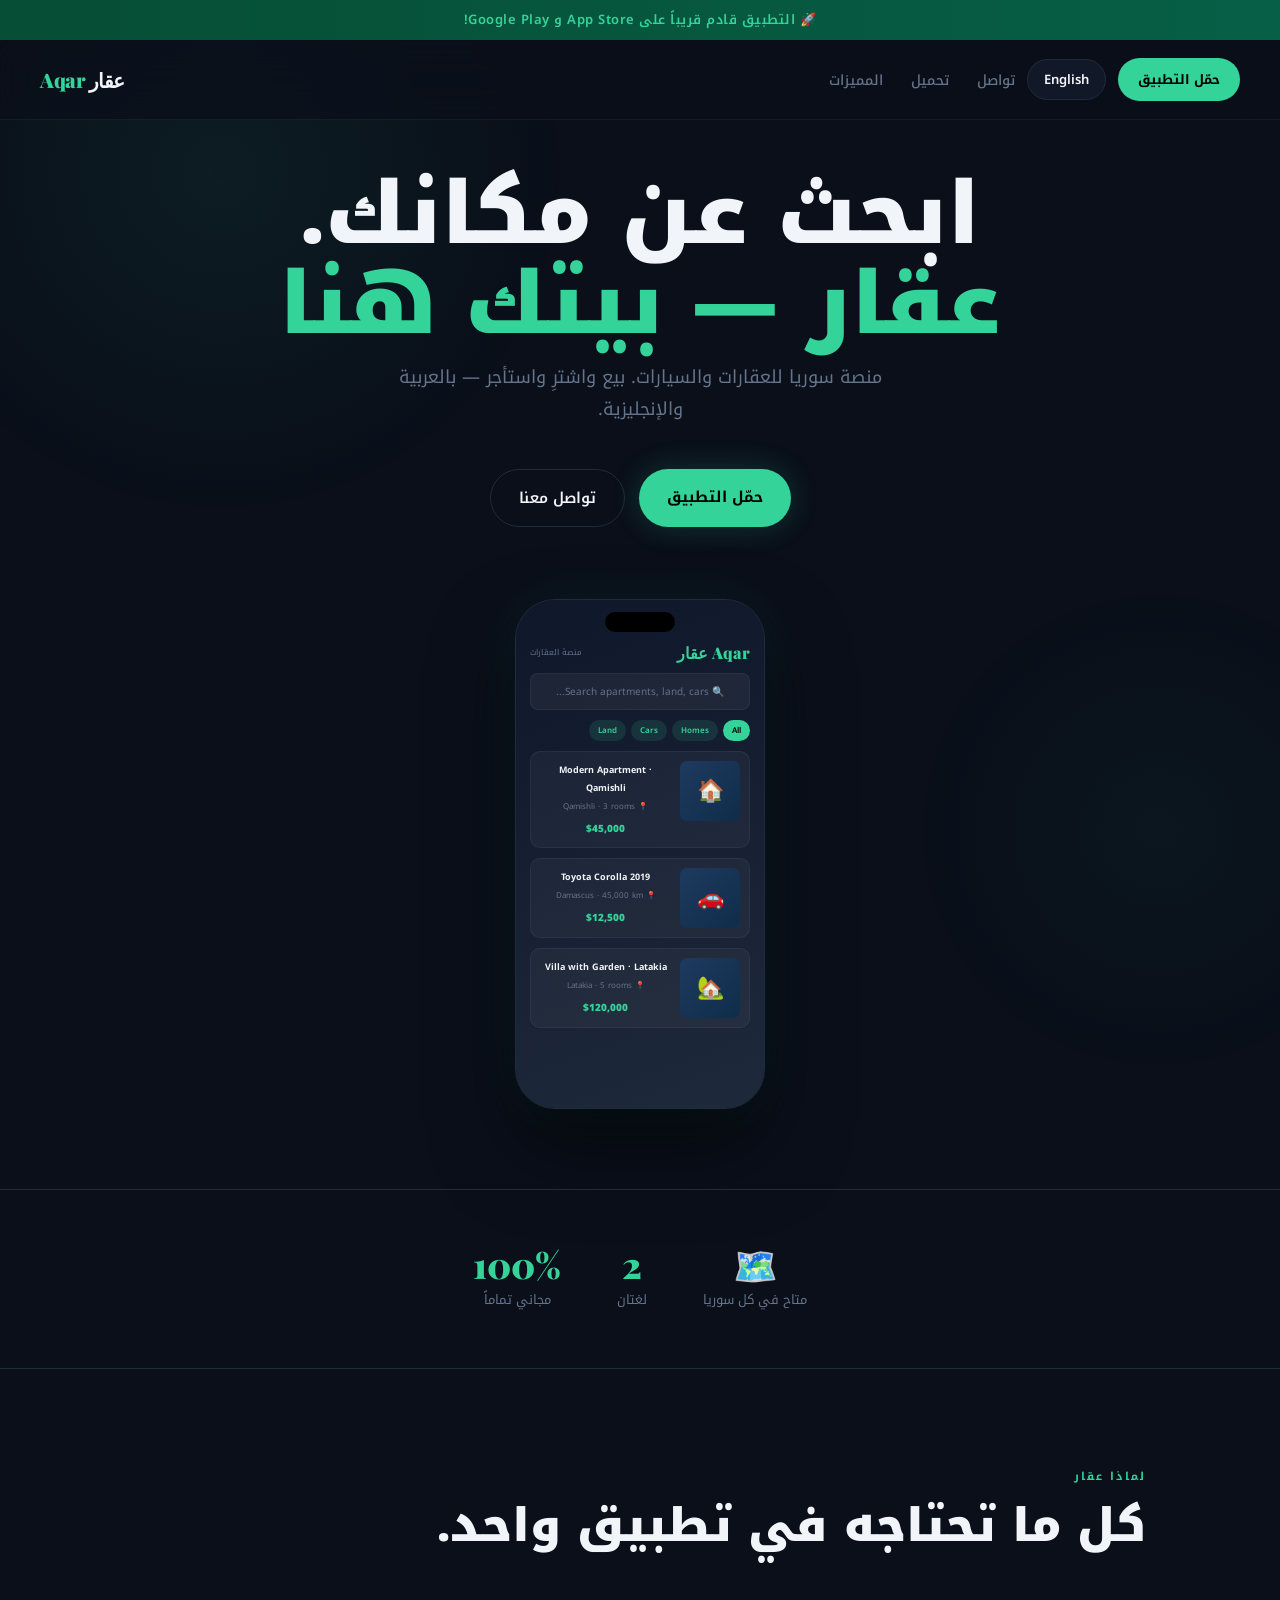
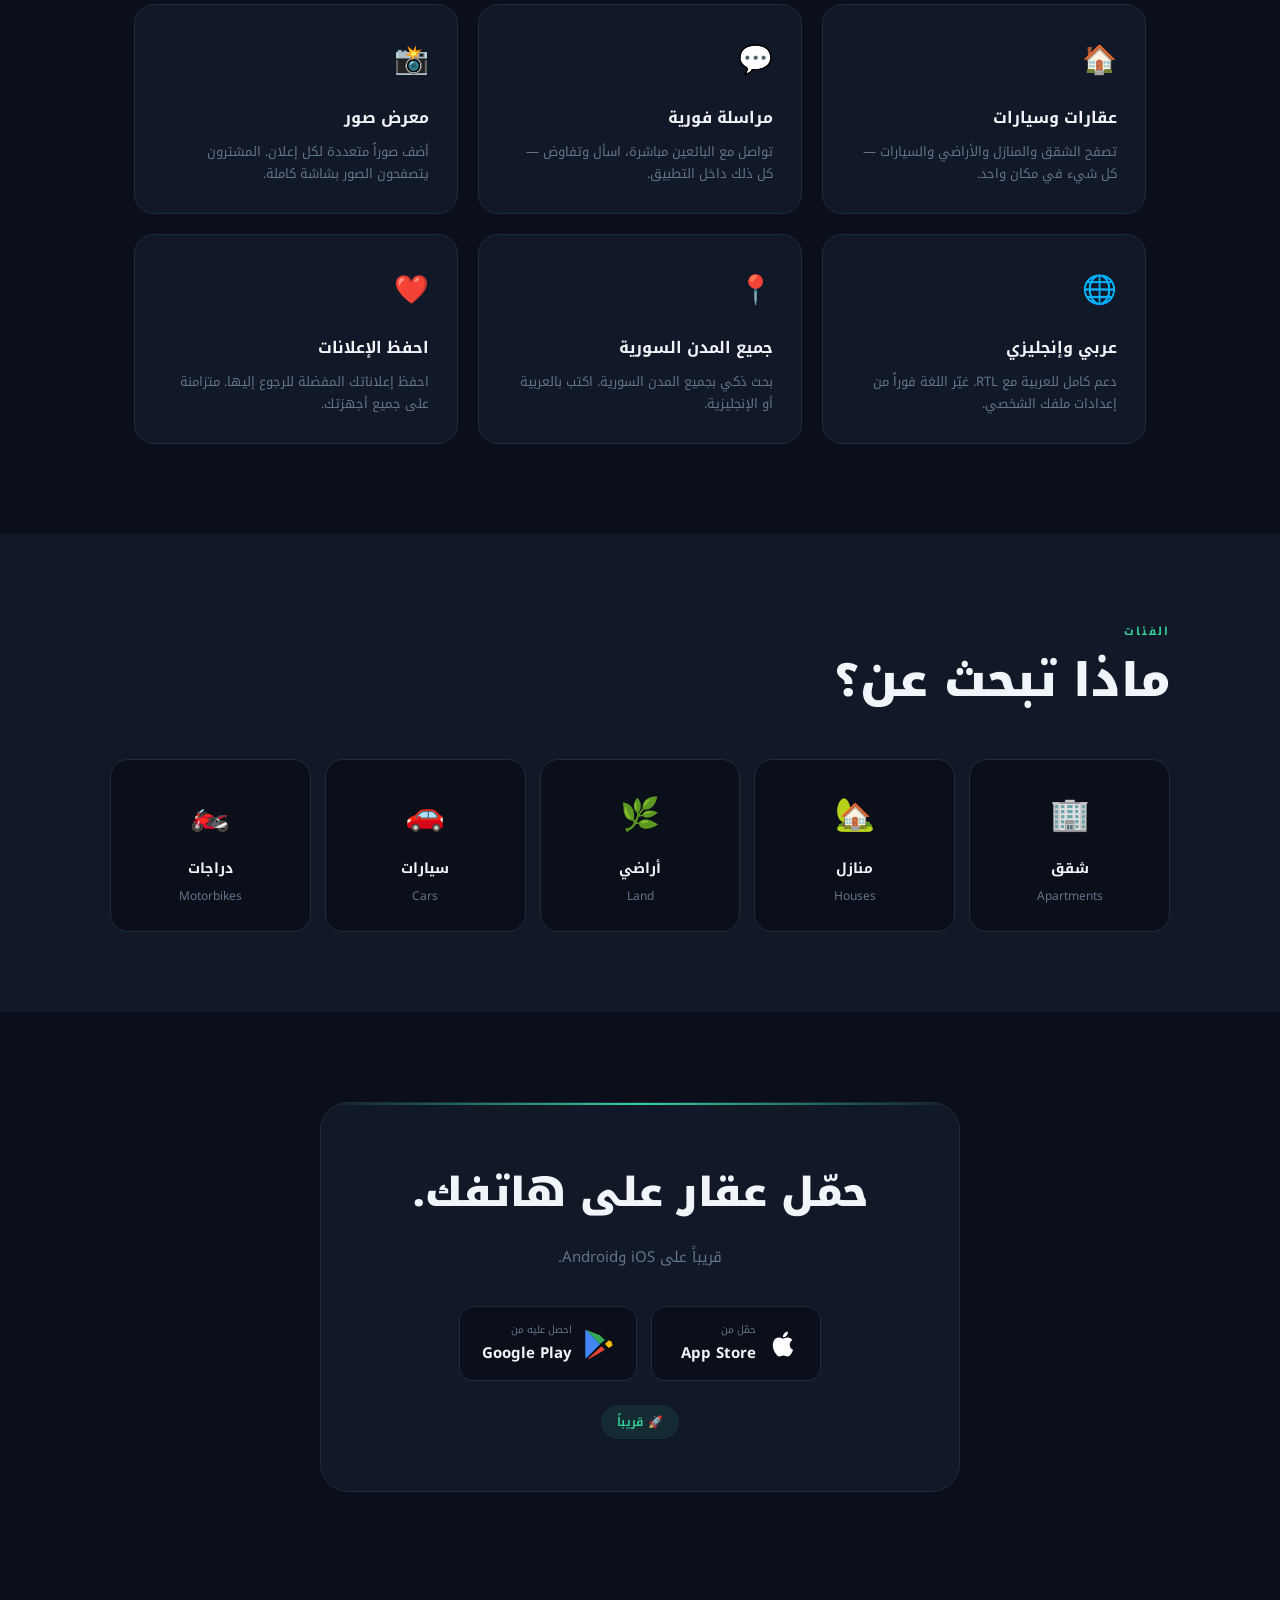
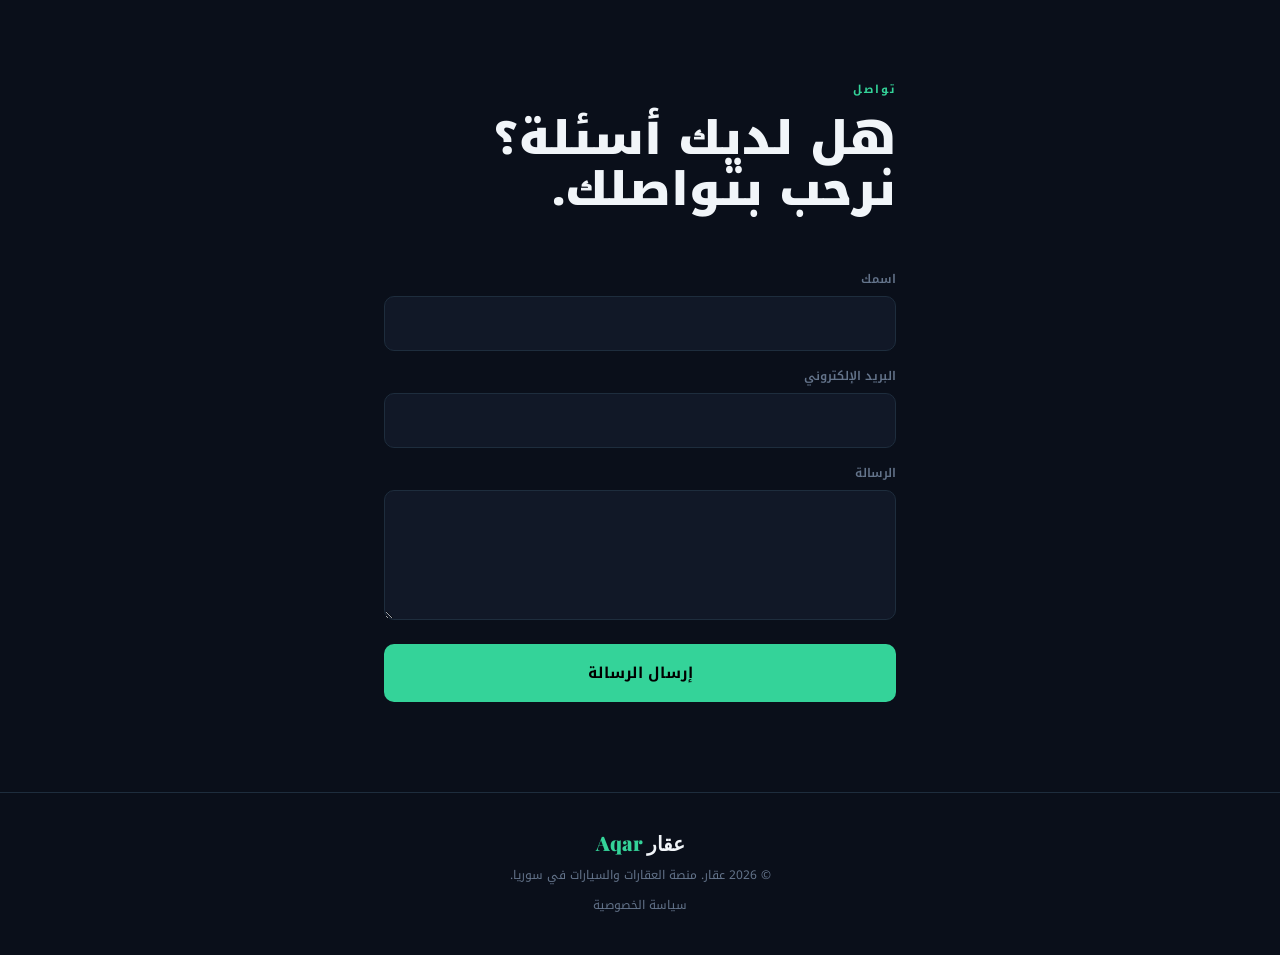
==== commit 6ca177e5: "tiny fixes" ====
--- a/index.html
+++ b/index.html
@@ -23,13 +23,18 @@
   <nav id="mainNav">
     <a href="#" class="nav-logo">Aqar <span>عقار</span></a>
     <div class="nav-right">
-      <ul class="nav-links">
+      <ul class="nav-links" id="navLinks">
         <li><a href="#features" data-en="Features" data-ar="المميزات">Features</a></li>
         <li><a href="#download" data-en="Download" data-ar="تحميل">Download</a></li>
         <li><a href="#contact" data-en="Contact" data-ar="تواصل">Contact</a></li>
       </ul>
-      <button class="lang-btn" onclick="toggleLang()" id="langBtn">العربية</button>
+      <button class="lang-btn" onclick="toggleLang()" id="langBtn" aria-label="Switch to English">العربية</button>
       <a href="#download" class="nav-cta" data-en="Get the App" data-ar="حمّل التطبيق">Get the App</a>
+      <button class="menu-btn" id="menuBtn" aria-label="Open menu" aria-expanded="false">
+        <span></span>
+        <span></span>
+        <span></span>
+      </button>
     </div>
   </nav>
 
@@ -118,7 +123,7 @@
     </div>
     <div class="features-grid">
       <div class="feature-card reveal">
-        <span class="feature-icon">🏠</span>
+        <span class="feature-icon" aria-hidden="true">🏠</span>
         <div class="feature-title" data-en="Real Estate & Vehicles" data-ar="عقارات وسيارات">Real Estate & Vehicles
         </div>
         <div class="feature-desc" data-en="Browse apartments, houses, land, cars and motorbikes — all in one place."
@@ -126,7 +131,7 @@
           and motorbikes — all in one place.</div>
       </div>
       <div class="feature-card reveal">
-        <span class="feature-icon">💬</span>
+        <span class="feature-icon" aria-hidden="true">💬</span>
         <div class="feature-title" data-en="Real-time Messaging" data-ar="مراسلة فورية">Real-time Messaging</div>
         <div class="feature-desc"
           data-en="Chat directly with sellers, ask questions, and negotiate — all within the app."
@@ -134,7 +139,7 @@
           questions, and negotiate — all within the app.</div>
       </div>
       <div class="feature-card reveal">
-        <span class="feature-icon">📸</span>
+        <span class="feature-icon" aria-hidden="true">📸</span>
         <div class="feature-title" data-en="Photo Galleries" data-ar="معرض صور">Photo Galleries</div>
         <div class="feature-desc"
           data-en="Upload multiple photos per listing. Buyers swipe through fullscreen galleries."
@@ -142,7 +147,7 @@
           Buyers swipe through fullscreen galleries.</div>
       </div>
       <div class="feature-card reveal">
-        <span class="feature-icon">🌐</span>
+        <span class="feature-icon" aria-hidden="true">🌐</span>
         <div class="feature-title" data-en="Arabic & English" data-ar="عربي وإنجليزي">Arabic & English</div>
         <div class="feature-desc"
           data-en="Full RTL Arabic support. Switch languages instantly from your profile settings."
@@ -150,7 +155,7 @@
           languages instantly from your profile settings.</div>
       </div>
       <div class="feature-card reveal">
-        <span class="feature-icon">📍</span>
+        <span class="feature-icon" aria-hidden="true">📍</span>
         <div class="feature-title" data-en="All Syrian Cities" data-ar="جميع المدن السورية">All Syrian Cities</div>
         <div class="feature-desc"
           data-en="Smart city search with all Syrian cities preloaded. Type in Arabic or English."
@@ -158,7 +163,7 @@
           preloaded. Type in Arabic or English.</div>
       </div>
       <div class="feature-card reveal">
-        <span class="feature-icon">❤️</span>
+        <span class="feature-icon" aria-hidden="true">❤️</span>
         <div class="feature-title" data-en="Save Listings" data-ar="احفظ الإعلانات">Save Listings</div>
         <div class="feature-desc"
           data-en="Save your favorite listings to revisit later. Synced across all your devices."
@@ -214,8 +219,8 @@
       <p class="download-sub" data-en="Available soon on iOS and Android." data-ar="قريباً على iOS وAndroid.">Available
         soon on iOS and Android.</p>
       <div class="store-buttons">
-        <a href="#" class="store-btn">
-          <span class="store-icon">
+        <a href="#" class="store-btn" aria-label="Download on the App Store">
+          <span class="store-icon" aria-hidden="true">
             <svg viewBox="0 0 24 24" fill="white" xmlns="http://www.w3.org/2000/svg">
               <path
                 d="M18.71 19.5c-.83 1.24-1.71 2.45-3.05 2.47-1.34.03-1.77-.79-3.29-.79-1.53 0-2 .77-3.27.82-1.31.05-2.3-1.32-3.14-2.53C4.25 17 2.94 12.45 4.7 9.39c.87-1.52 2.43-2.48 4.12-2.51 1.28-.02 2.5.87 3.29.87.78 0 2.26-1.07 3.8-.91.65.03 2.47.26 3.64 1.98-.09.06-2.17 1.28-2.15 3.81.03 3.02 2.65 4.03 2.68 4.04-.03.07-.42 1.44-1.38 2.83M13 3.5c.73-.83 1.94-1.46 2.94-1.5.13 1.17-.34 2.35-1.04 3.19-.69.85-1.83 1.51-2.95 1.42-.15-1.15.41-2.35 1.05-3.11z" />
@@ -226,8 +231,8 @@
             <div class="store-btn-name">App Store</div>
           </div>
         </a>
-        <a href="#" class="store-btn">
-          <span class="store-icon">
+        <a href="#" class="store-btn" aria-label="Get it on Google Play">
+          <span class="store-icon" aria-hidden="true">
             <svg viewBox="0 0 24 24" xmlns="http://www.w3.org/2000/svg">
               <path d="M3.18 23.76c.37.2.8.22 1.2.04l12.35-7.13-2.8-2.8-10.75 9.89z" fill="#EA4335" />
               <path d="M22.33 10.3L19.88 8.9l-3.15 3.1 3.15 3.1 2.47-1.43c.7-.4.7-1.37.01-1.77l-.03.4z"
--- a/style.css
+++ b/style.css
@@ -232,6 +232,44 @@
   box-shadow: 0 4px 20px rgba(52, 211, 153, 0.3);
 }
 
+.menu-btn {
+  display: none;
+  flex-direction: column;
+  justify-content: center;
+  gap: 5px;
+  background: none;
+  border: none;
+  cursor: pointer;
+  padding: 8px;
+  border-radius: 8px;
+  transition: background 0.2s;
+}
+
+.menu-btn:hover {
+  background: rgba(255, 255, 255, 0.06);
+}
+
+.menu-btn span {
+  display: block;
+  width: 22px;
+  height: 2px;
+  background: var(--text);
+  border-radius: 2px;
+  transition: transform 0.25s ease, opacity 0.2s ease;
+}
+
+.menu-btn.open span:nth-child(1) {
+  transform: translateY(7px) rotate(45deg);
+}
+
+.menu-btn.open span:nth-child(2) {
+  opacity: 0;
+}
+
+.menu-btn.open span:nth-child(3) {
+  transform: translateY(-7px) rotate(-45deg);
+}
+
 /* ============================================
    HERO
    ============================================ */
@@ -1064,10 +1102,41 @@
   nav {
     top: 36px;
     padding: 12px 18px;
+    flex-wrap: wrap;
   }
 
   .nav-links {
     display: none;
+  }
+
+  .menu-btn {
+    display: flex;
+  }
+
+  nav.open .nav-links {
+    display: flex;
+    flex-direction: column;
+    gap: 0;
+    width: 100%;
+    order: 3;
+    padding: 8px 0 4px;
+    border-top: 1px solid var(--border);
+    margin-top: 8px;
+  }
+
+  nav.open .nav-links li {
+    list-style: none;
+  }
+
+  nav.open .nav-links a {
+    display: block;
+    padding: 12px 4px;
+    font-size: 15px;
+    border-bottom: 1px solid rgba(255, 255, 255, 0.04);
+  }
+
+  nav.open .nav-links li:last-child a {
+    border-bottom: none;
   }
 
   .privacy-nav {
@@ -1078,4 +1147,16 @@
   .hero {
     padding-top: 140px;
   }
+}
+
+@media (prefers-reduced-motion: reduce) {
+  *, *::before, *::after {
+    animation-duration: 0.01ms !important;
+    animation-iteration-count: 1 !important;
+    transition-duration: 0.01ms !important;
+  }
+
+  html {
+    scroll-behavior: auto;
+  }
 }
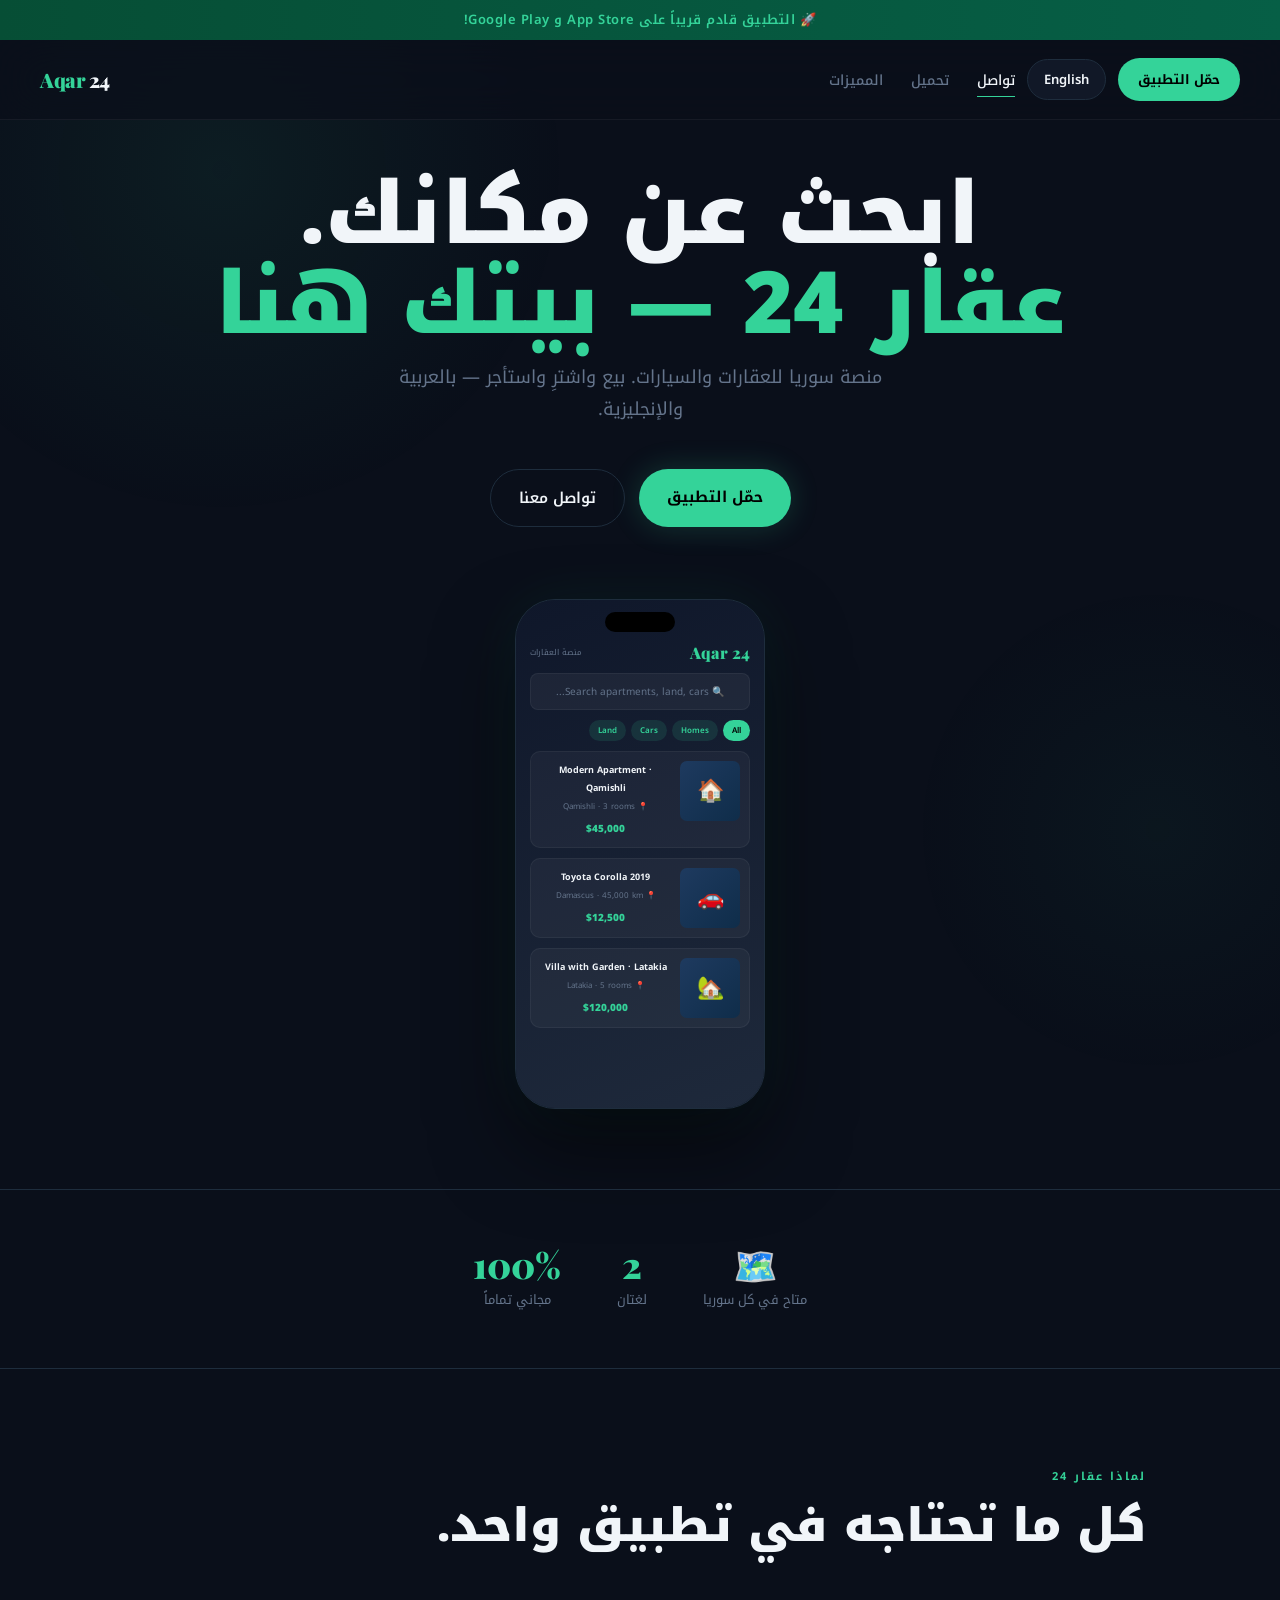
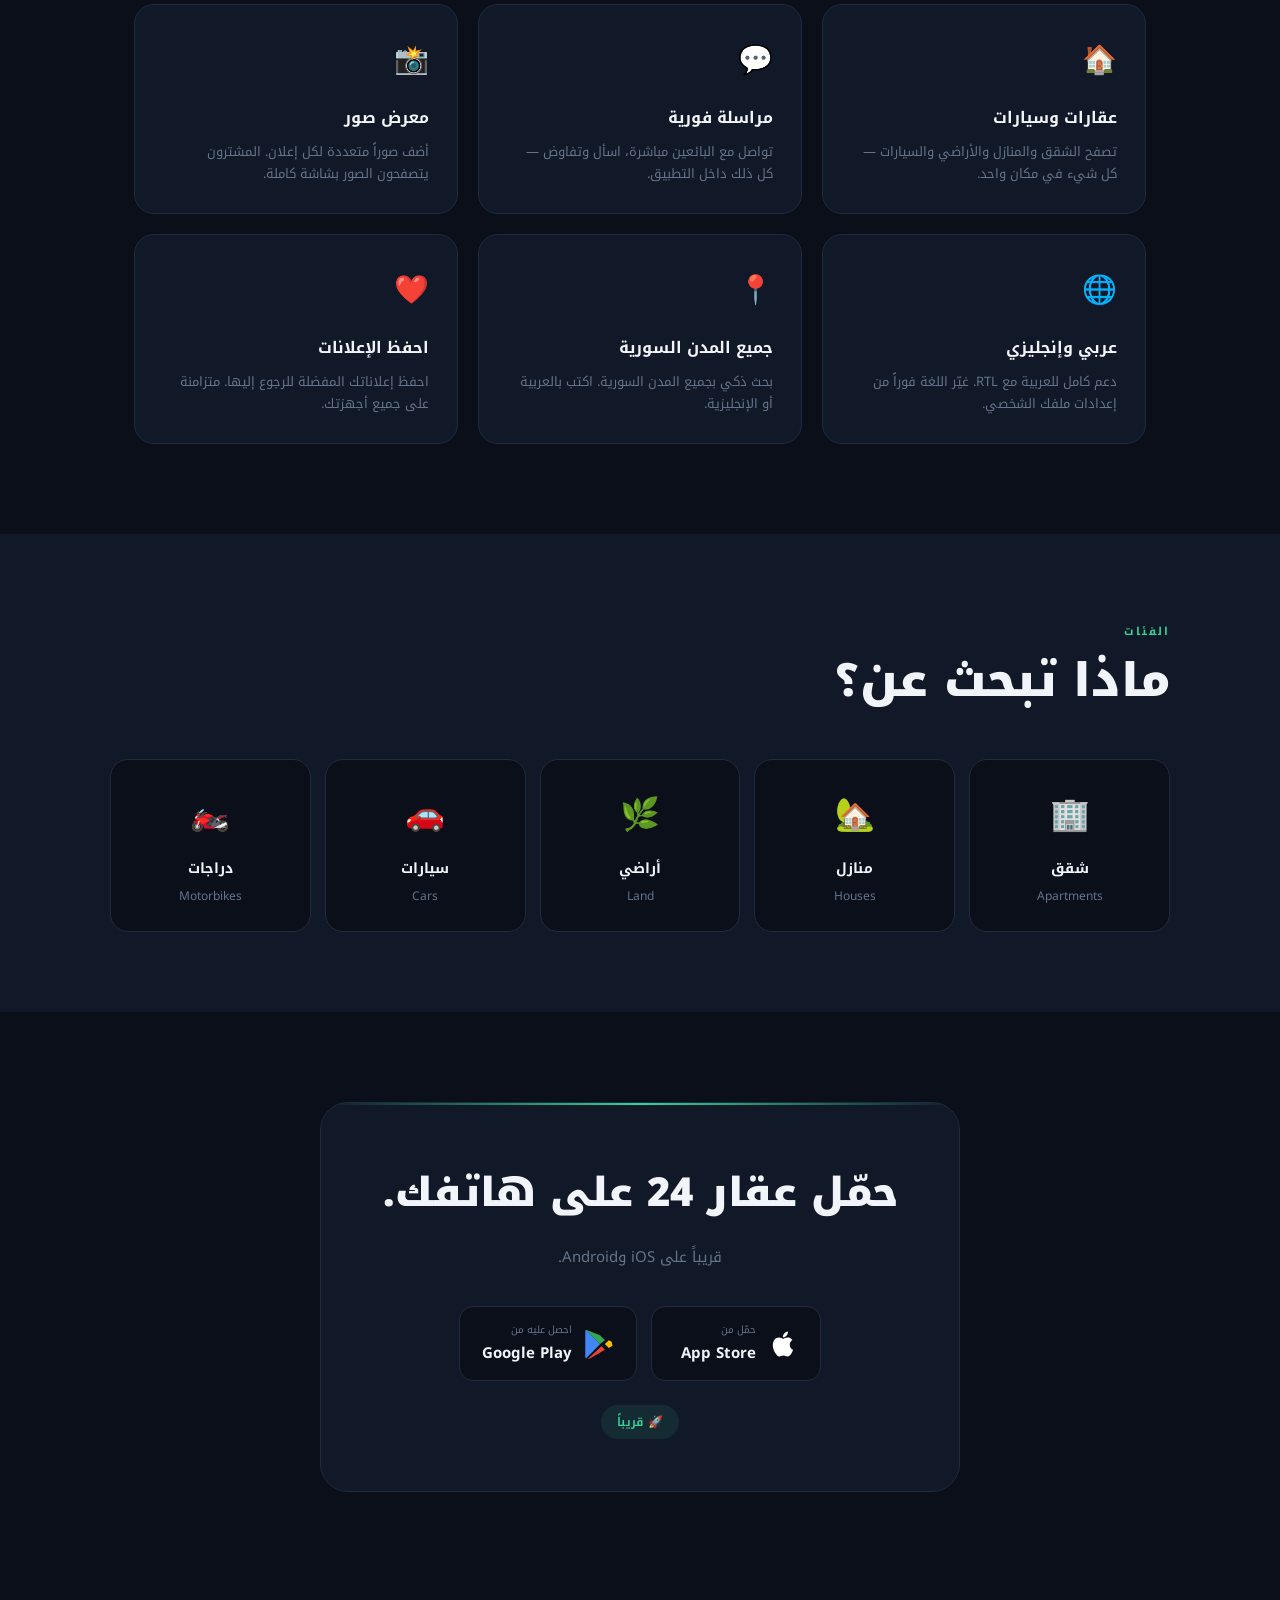
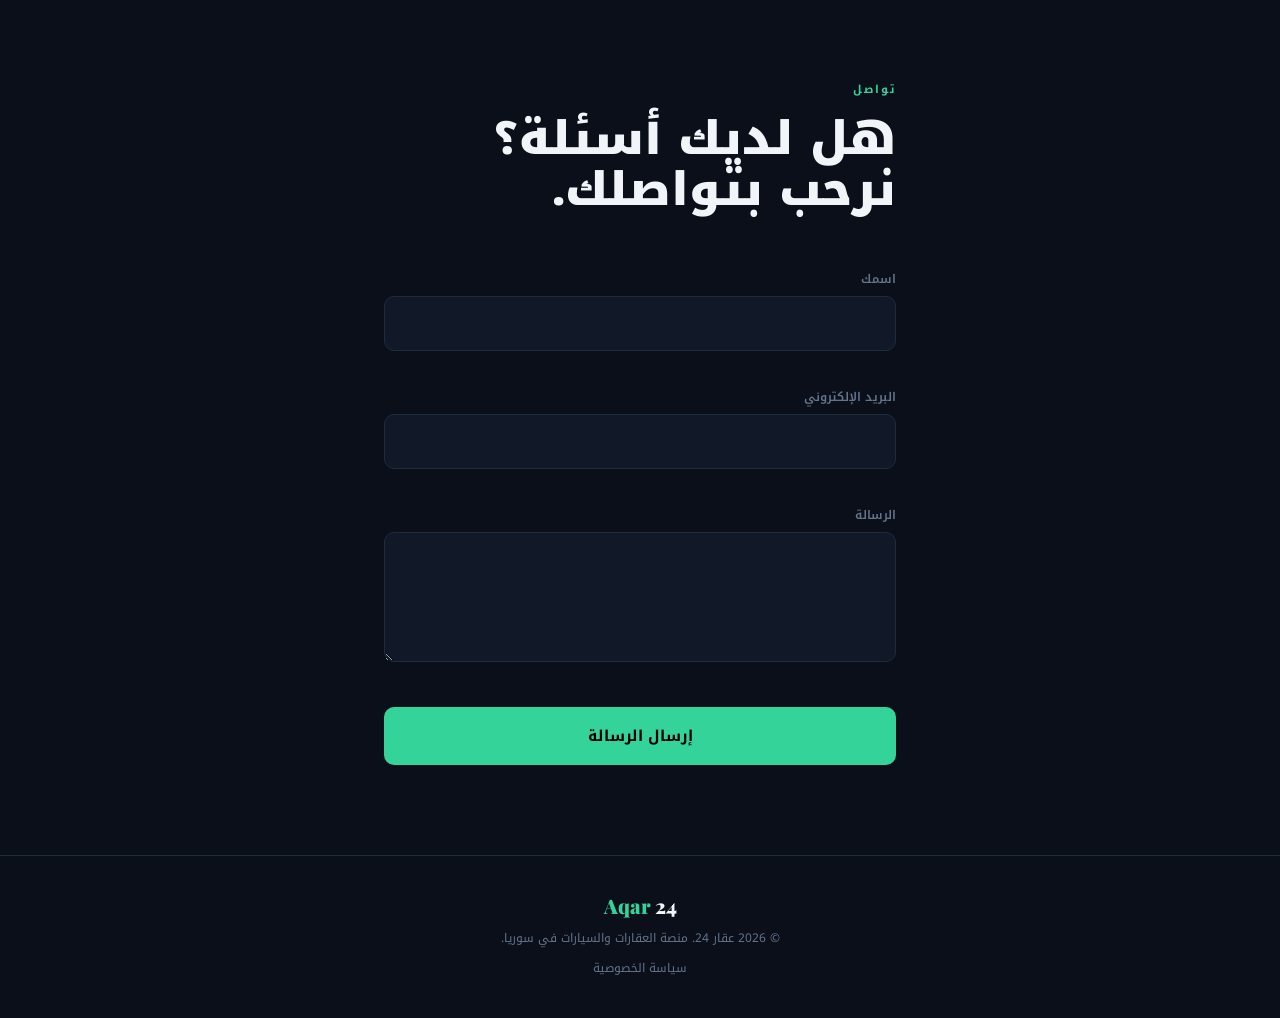
==== commit a3819560: "Rename app to Aqar 24 and apply various fixes" ====
--- a/index.html
+++ b/index.html
@@ -4,7 +4,17 @@
 <head>
   <meta charset="UTF-8" />
   <meta name="viewport" content="width=device-width, initial-scale=1.0" />
-  <title>Aqar عقار</title>
+  <title>Aqar 24 — عقار 24</title>
+  <meta name="description" content="Aqar 24 — Syria's marketplace for real estate and vehicles. Buy, sell, and rent apartments, houses, land, cars, and motorbikes. Free to use, in Arabic and English." />
+  <meta property="og:title" content="Aqar 24 — عقار 24" />
+  <meta property="og:description" content="Syria's marketplace for real estate and vehicles. Buy, sell, and rent — in Arabic and English." />
+  <meta property="og:type" content="website" />
+  <meta name="twitter:card" content="summary" />
+  <meta name="twitter:title" content="Aqar 24 — عقار 24" />
+  <meta name="twitter:description" content="Syria's marketplace for real estate and vehicles. Free to use." />
+  <link rel="icon" href="data:image/svg+xml,<svg xmlns='http://www.w3.org/2000/svg' viewBox='0 0 32 32'><rect width='32' height='32' rx='6' fill='%2334d399'/><text x='16' y='22' font-family='sans-serif' font-size='12' font-weight='900' fill='%23000' text-anchor='middle'>A24</text></svg>" />
+  <link rel="preconnect" href="https://fonts.googleapis.com">
+  <link rel="preconnect" href="https://fonts.gstatic.com" crossorigin>
   <link
     href="https://fonts.googleapis.com/css2?family=Playfair+Display:wght@700;900&family=DM+Sans:wght@300;400;500;600;700&family=Noto+Kufi+Arabic:wght@400;600;700;900&display=swap"
     rel="stylesheet">
@@ -16,12 +26,12 @@
   <!-- COMING SOON BANNER -->
   <div id="topBanner">
     <span data-en="🚀 App coming soon to App Store & Google Play — Stay tuned!"
-      data-ar="🚀 التطبيق قادم قريباً على App Store و Google Play!">
+      data-ar="🚀 التطبيق قادم قريباً على App Store و Google Play!">🚀 التطبيق قادم قريباً على App Store و Google Play!</span>
   </div>
 
   <!-- NAV -->
   <nav id="mainNav">
-    <a href="#" class="nav-logo">Aqar <span>عقار</span></a>
+    <a href="#" class="nav-logo">Aqar <span>24</span></a>
     <div class="nav-right">
       <ul class="nav-links" id="navLinks">
         <li><a href="#features" data-en="Features" data-ar="المميزات">Features</a></li>
@@ -42,7 +52,7 @@
   <section class="hero">
     <h1 class="hero-title">
       <span data-en="Find your place." data-ar="ابحث عن مكانك.">Find your place.</span><br>
-      <span class="hero-title-ar" data-en="Aqar عقار" data-ar="عقار — بيتك هنا">Aqar عقار</span>
+      <span class="hero-title-ar" data-en="Aqar 24" data-ar="عقار 24 — بيتك هنا">Aqar 24</span>
     </h1>
     <p class="hero-sub"
       data-en="Syria's marketplace for real estate and vehicles. Buy, sell, and rent — in Arabic and English."
@@ -59,7 +69,7 @@
         <div class="phone-notch"></div>
         <div class="phone-screen">
           <div class="ps-header">
-            <div class="ps-logo">Aqar عقار</div>
+            <div class="ps-logo">Aqar 24</div>
             <div class="ps-sub">منصة العقارات</div>
           </div>
           <div class="ps-search">🔍 Search apartments, land, cars...</div>
@@ -117,7 +127,7 @@
   <!-- FEATURES -->
   <section class="features" id="features">
     <div class="reveal">
-      <span class="section-label" data-en="Why Aqar" data-ar="لماذا عقار">Why Aqar</span>
+      <span class="section-label" data-en="Why Aqar 24" data-ar="لماذا عقار 24">Why Aqar 24</span>
       <h2 class="section-title" data-en="Everything you need in one app." data-ar="كل ما تحتاجه في تطبيق واحد.">
         Everything you need in one app.</h2>
     </div>
@@ -214,8 +224,7 @@
   <!-- DOWNLOAD -->
   <section class="download" id="download">
     <div class="download-card reveal">
-      <div class="download-title" data-en="Get Aqar on your phone." data-ar="حمّل عقار على هاتفك.">Get Aqar on your
-        phone.</div>
+      <div class="download-title" data-en="Get Aqar 24 on your phone." data-ar="حمّل عقار 24 على هاتفك.">Get Aqar 24 on your phone.</div>
       <p class="download-sub" data-en="Available soon on iOS and Android." data-ar="قريباً على iOS وAndroid.">Available
         soon on iOS and Android.</p>
       <div class="store-buttons">
@@ -265,25 +274,28 @@
       <div>
         <label class="form-label" data-en="Your Name" data-ar="اسمك">Your Name</label>
         <input class="form-input" type="text" name="name" required />
+        <div class="form-error" id="error-name"></div>
       </div>
       <div>
         <label class="form-label" data-en="Email" data-ar="البريد الإلكتروني">Email</label>
         <input class="form-input" type="email" name="email" required />
+        <div class="form-error" id="error-email"></div>
       </div>
       <div>
         <label class="form-label" data-en="Message" data-ar="الرسالة">Message</label>
         <textarea class="form-textarea" name="message" required></textarea>
-      </div>
+        <div class="form-error" id="error-message"></div>
+      </div>
+      <input type="text" name="_gotcha" style="display:none" tabindex="-1" autocomplete="off" />
       <button class="form-submit" type="submit" data-en="Send Message" data-ar="إرسال الرسالة">Send Message</button>
     </form>
   </section>
 
   <!-- FOOTER -->
   <footer>
-    <div class="footer-logo">Aqar <span>عقار</span></div>
-    <p class="footer-text" data-en="© 2026 Aqar عقار. Syria's real estate & vehicle marketplace."
-      data-ar="© 2026 عقار. منصة العقارات والسيارات في سوريا.">© 2026 Aqar عقار. Syria's real estate & vehicle
-      marketplace.</p>
+    <div class="footer-logo">Aqar <span>24</span></div>
+    <p class="footer-text" data-en="© 2026 Aqar 24. Syria's real estate & vehicle marketplace."
+      data-ar="© 2026 عقار 24. منصة العقارات والسيارات في سوريا.">© 2026 Aqar 24. Syria's real estate & vehicle marketplace.</p>
     <a href="privacy.html" class="footer-privacy" data-en="Privacy Policy" data-ar="سياسة الخصوصية">Privacy Policy</a>
   </footer>
 
--- a/style.css
+++ b/style.css
@@ -1,5 +1,5 @@
 /* ============================================
-   AQAR عقار — Global Stylesheet
+   AQAR 24 — عقار 24 — Global Stylesheet
    ============================================ */
 
 *,
@@ -186,11 +186,13 @@
   transition: transform 0.25s ease;
 }
 
-.nav-links a:hover {
+.nav-links a:hover,
+.nav-links a.active {
   color: var(--text);
 }
 
-.nav-links a:hover::after {
+.nav-links a:hover::after,
+.nav-links a.active::after {
   transform: scaleX(1);
 }
 
@@ -915,6 +917,13 @@
   transform: translateY(0);
 }
 
+.form-error {
+  font-size: 12px;
+  color: #f87171;
+  margin-top: 5px;
+  min-height: 16px;
+}
+
 /* ============================================
    FOOTER
    ============================================ */
@@ -991,11 +1000,16 @@
    PRIVACY PAGE SPECIFIC
    ============================================ */
 .privacy-nav {
+  position: sticky;
+  top: 0;
+  z-index: 100;
   display: flex;
   align-items: center;
   justify-content: space-between;
   padding: 18px 40px;
   background: rgba(10, 15, 26, 0.95);
+  backdrop-filter: blur(24px);
+  -webkit-backdrop-filter: blur(24px);
   border-bottom: 1px solid var(--border);
   direction: ltr;
 }
@@ -1140,7 +1154,6 @@
   }
 
   .privacy-nav {
-    top: 36px;
     padding: 12px 18px;
   }
 
